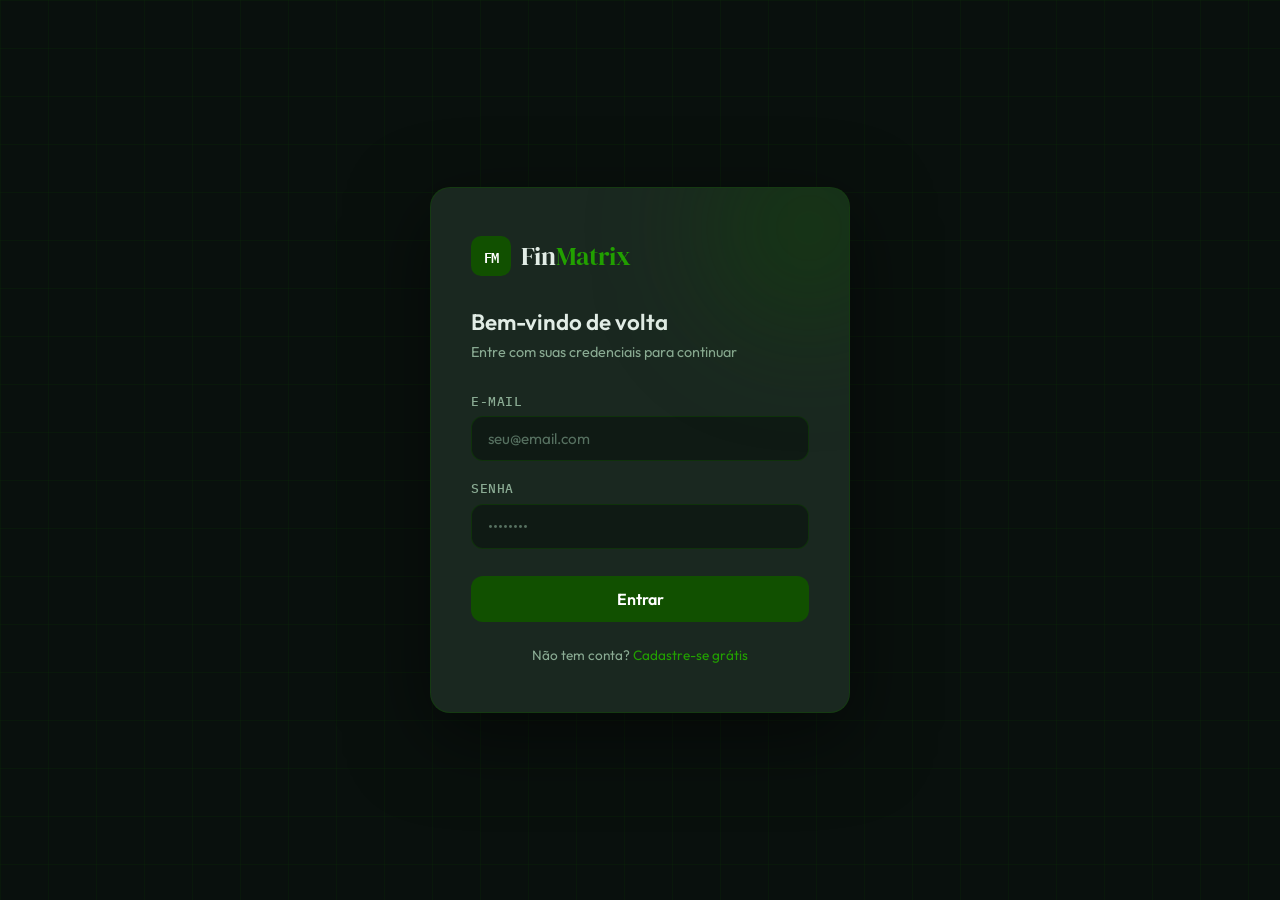
==== index.html @ 4cec0e12 "Rename finmatrix.html to index.html" ====
<!DOCTYPE html>
<html lang="pt-BR" data-theme="dark">
<head>
<meta charset="UTF-8">
<meta name="viewport" content="width=device-width, initial-scale=1.0">
<title>FinMatrix</title>
<link rel="preconnect" href="https://fonts.googleapis.com">
<link href="https://fonts.googleapis.com/css2?family=DM+Serif+Display:ital@0;1&family=IBM+Plex+Mono:wght@400;500;600&family=Outfit:wght@300;400;500;600&display=swap" rel="stylesheet">
<style>
*,*::before,*::after{box-sizing:border-box;margin:0;padding:0}

:root{
  --accent:#115000;
  --accent-l:#1a7800;
  --accent-ll:#22a000;
  --accent-glow:rgba(17,80,0,0.35);
  --radius:12px;
  --mono:'IBM Plex Mono',monospace;
  --sans:'Outfit',sans-serif;
  --serif:'DM Serif Display',serif;
  --transition:0.22s ease;
}

[data-theme="dark"]{
  --bg:#09100d;
  --bg2:#0f1a14;
  --bg3:#162010;
  --surface:#1a2820;
  --surface2:#213222;
  --border:rgba(17,80,0,0.25);
  --border2:rgba(17,80,0,0.45);
  --text:#e2ede6;
  --text2:#8aab93;
  --text3:#567060;
  --shadow:rgba(0,0,0,0.5);
}
[data-theme="light"]{
  --bg:#f4f8f5;
  --bg2:#eaf2ec;
  --bg3:#ddf0e2;
  --surface:#ffffff;
  --surface2:#f0f7f2;
  --border:rgba(17,80,0,0.15);
  --border2:rgba(17,80,0,0.35);
  --text:#0d1f12;
  --text2:#3a6647;
  --text3:#7aaa88;
  --shadow:rgba(17,80,0,0.08);
}

html{scroll-behavior:smooth}
body{
  font-family:var(--sans);
  background:var(--bg);
  color:var(--text);
  min-height:100vh;
  transition:background var(--transition),color var(--transition);
}

/* ── GRID BG ── */
body::before{
  content:'';
  position:fixed;inset:0;
  background-image:
    linear-gradient(var(--border) 1px,transparent 1px),
    linear-gradient(90deg,var(--border) 1px,transparent 1px);
  background-size:48px 48px;
  pointer-events:none;z-index:0;
  opacity:0.5;
}

/* ── PAGES ── */
.page{display:none;position:relative;z-index:1;min-height:100vh}
.page.active{display:flex;flex-direction:column}

/* ══════════════════════════════════════
   LOGIN
══════════════════════════════════════ */
#page-login{
  align-items:center;justify-content:center;
  padding:2rem;
}

.login-card{
  width:100%;max-width:420px;
  background:var(--surface);
  border:1px solid var(--border2);
  border-radius:20px;
  padding:3rem 2.5rem;
  box-shadow:0 24px 80px var(--shadow);
  position:relative;overflow:hidden;
}
.login-card::before{
  content:'';position:absolute;
  top:-60px;right:-60px;
  width:200px;height:200px;
  background:var(--accent-glow);
  border-radius:50%;filter:blur(60px);
  pointer-events:none;
}

.login-logo{
  display:flex;align-items:center;gap:10px;
  margin-bottom:2rem;
}
.login-logo-icon{
  width:40px;height:40px;
  background:var(--accent);
  border-radius:10px;
  display:flex;align-items:center;justify-content:center;
  font-family:var(--mono);font-weight:600;font-size:14px;
  color:#fff;letter-spacing:-1px;
}
.login-logo-name{
  font-family:var(--serif);font-size:1.6rem;
  color:var(--text);
}
.login-logo-name span{color:var(--accent-ll)}

.login-title{
  font-size:1.4rem;font-weight:600;
  margin-bottom:.4rem;color:var(--text);
}
.login-sub{font-size:.9rem;color:var(--text2);margin-bottom:2rem}

.field{margin-bottom:1.2rem}
.field label{
  display:block;font-size:.8rem;font-weight:500;
  color:var(--text2);margin-bottom:.4rem;
  font-family:var(--mono);letter-spacing:.04em;text-transform:uppercase;
}
.field input{
  width:100%;padding:.75rem 1rem;
  background:var(--bg2);
  border:1px solid var(--border2);
  border-radius:var(--radius);
  color:var(--text);font-size:.95rem;font-family:var(--sans);
  outline:none;transition:border-color var(--transition),box-shadow var(--transition);
}
.field input:focus{
  border-color:var(--accent-ll);
  box-shadow:0 0 0 3px var(--accent-glow);
}
.field input::placeholder{color:var(--text3)}

.btn-primary{
  width:100%;padding:.8rem;
  background:var(--accent);
  color:#fff;
  border:none;border-radius:var(--radius);
  font-family:var(--sans);font-weight:600;font-size:1rem;
  cursor:pointer;transition:background var(--transition),transform .1s;
  margin-top:.5rem;
}
.btn-primary:hover{background:var(--accent-l)}
.btn-primary:active{transform:scale(.98)}

.login-footer{
  text-align:center;margin-top:1.5rem;
  font-size:.85rem;color:var(--text2);
}
.login-footer a{color:var(--accent-ll);cursor:pointer;text-decoration:none}
.login-footer a:hover{text-decoration:underline}

.login-error{
  background:rgba(220,50,50,.1);border:1px solid rgba(220,50,50,.3);
  color:#f87;border-radius:8px;padding:.6rem 1rem;
  font-size:.85rem;margin-bottom:1rem;display:none;
}

/* ══════════════════════════════════════
   APP SHELL
══════════════════════════════════════ */
#page-app{flex-direction:row}

/* sidebar */
.sidebar{
  width:240px;min-height:100vh;
  background:var(--bg2);
  border-right:1px solid var(--border);
  display:flex;flex-direction:column;
  padding:1.5rem 0;
  position:fixed;top:0;left:0;bottom:0;
  z-index:50;transition:background var(--transition);
}

.sidebar-logo{
  display:flex;align-items:center;gap:10px;
  padding:0 1.5rem;margin-bottom:2rem;
}
.sidebar-logo-icon{
  width:36px;height:36px;background:var(--accent);
  border-radius:8px;display:flex;align-items:center;justify-content:center;
  font-family:var(--mono);font-weight:600;font-size:12px;color:#fff;
}
.sidebar-logo-name{font-family:var(--serif);font-size:1.3rem;color:var(--text)}
.sidebar-logo-name span{color:var(--accent-ll)}

.sidebar-section{
  font-family:var(--mono);font-size:.65rem;font-weight:500;
  color:var(--text3);text-transform:uppercase;letter-spacing:.1em;
  padding:0 1.5rem;margin-bottom:.5rem;margin-top:1rem;
}

.nav-item{
  display:flex;align-items:center;gap:.75rem;
  padding:.7rem 1.5rem;cursor:pointer;
  color:var(--text2);font-size:.9rem;font-weight:500;
  border-left:3px solid transparent;
  transition:all var(--transition);
}
.nav-item:hover{background:var(--surface);color:var(--text)}
.nav-item.active{
  background:var(--surface);
  color:var(--accent-ll);
  border-left-color:var(--accent-ll);
}
.nav-item svg{width:18px;height:18px;flex-shrink:0;opacity:.7}
.nav-item.active svg{opacity:1}

.sidebar-bottom{
  margin-top:auto;padding:1rem 1.5rem;
  border-top:1px solid var(--border);
}
.user-chip{
  display:flex;align-items:center;gap:.6rem;
  padding:.6rem;border-radius:10px;
  background:var(--surface);
}
.user-avatar{
  width:32px;height:32px;border-radius:50%;
  background:var(--accent);display:flex;align-items:center;justify-content:center;
  font-size:.8rem;font-weight:600;color:#fff;flex-shrink:0;
}
.user-name{font-size:.85rem;font-weight:500;color:var(--text);flex:1;min-width:0;white-space:nowrap;overflow:hidden;text-overflow:ellipsis}
.user-role{font-size:.7rem;color:var(--text2);font-family:var(--mono)}
.btn-logout{
  background:none;border:none;cursor:pointer;color:var(--text3);
  font-size:.8rem;font-family:var(--sans);transition:color var(--transition);
  padding:.3rem 0;width:100%;text-align:left;margin-top:.5rem;
}
.btn-logout:hover{color:var(--accent-ll)}

/* main area */
.main{
  margin-left:240px;flex:1;
  padding:2rem;min-height:100vh;
}

/* topbar */
.topbar{
  display:flex;align-items:center;justify-content:space-between;
  margin-bottom:2rem;
}
.topbar-title{font-family:var(--serif);font-size:1.8rem;color:var(--text)}
.topbar-sub{font-size:.85rem;color:var(--text2);font-family:var(--mono);margin-top:.2rem}

.theme-toggle{
  background:var(--surface);border:1px solid var(--border2);
  border-radius:100px;padding:.4rem .9rem;
  display:flex;align-items:center;gap:.5rem;
  cursor:pointer;font-size:.82rem;color:var(--text2);
  font-family:var(--mono);transition:all var(--transition);
}
.theme-toggle:hover{border-color:var(--accent-ll);color:var(--text)}

/* sub-tabs */
.tab-bar{
  display:flex;gap:.4rem;
  border-bottom:1px solid var(--border);
  margin-bottom:2rem;
}
.tab{
  padding:.6rem 1.2rem;font-size:.88rem;font-weight:500;
  border-radius:8px 8px 0 0;cursor:pointer;color:var(--text2);
  border:1px solid transparent;border-bottom:none;
  transition:all var(--transition);
}
.tab:hover{color:var(--text);background:var(--surface2)}
.tab.active{
  color:var(--accent-ll);background:var(--surface);
  border-color:var(--border2);
  position:relative;
}
.tab.active::after{
  content:'';position:absolute;bottom:-1px;left:0;right:0;height:1px;
  background:var(--surface);
}

.tab-panel{display:none}
.tab-panel.active{display:block}

/* cards */
.card{
  background:var(--surface);
  border:1px solid var(--border);
  border-radius:var(--radius);
  padding:1.4rem;
  transition:background var(--transition);
}
.card-title{
  font-size:.7rem;font-weight:500;font-family:var(--mono);
  text-transform:uppercase;letter-spacing:.08em;
  color:var(--text2);margin-bottom:.5rem;
}
.card-value{
  font-size:1.8rem;font-weight:600;color:var(--text);
  font-family:var(--mono);letter-spacing:-.03em;
}
.card-sub{font-size:.8rem;color:var(--text2);margin-top:.3rem}
.card-sub.positive{color:#4caf7d}
.card-sub.negative{color:#e07070}
.card-sub.neutral{color:var(--accent-ll)}

.grid-4{display:grid;grid-template-columns:repeat(4,1fr);gap:1rem;margin-bottom:1.5rem}
.grid-2{display:grid;grid-template-columns:1fr 1fr;gap:1rem;margin-bottom:1.5rem}

/* section title */
.section-title{
  font-size:1rem;font-weight:600;color:var(--text);
  margin-bottom:1rem;display:flex;align-items:center;gap:.5rem;
}
.section-title::before{
  content:'';display:block;width:3px;height:16px;
  background:var(--accent-ll);border-radius:2px;
}

/* status badge */
.badge{
  display:inline-block;
  padding:.25rem .7rem;border-radius:100px;
  font-size:.72rem;font-family:var(--mono);font-weight:500;
}
.badge-green{background:rgba(34,160,0,.12);color:var(--accent-ll);border:1px solid rgba(34,160,0,.25)}
.badge-amber{background:rgba(200,150,0,.12);color:#d4a017;border:1px solid rgba(200,150,0,.2)}
.badge-red{background:rgba(220,60,60,.12);color:#e07070;border:1px solid rgba(220,60,60,.2)}

/* progress bar */
.prog-wrap{margin-bottom:1rem}
.prog-header{display:flex;justify-content:space-between;font-size:.82rem;color:var(--text2);margin-bottom:.4rem}
.prog-bar{height:8px;background:var(--bg3);border-radius:4px;overflow:hidden}
.prog-fill{height:100%;border-radius:4px;background:var(--accent);transition:width .6s ease}

/* transações */
.tx-row{
  display:flex;align-items:center;justify-content:space-between;
  padding:.8rem 1rem;border-radius:10px;
  background:var(--surface2);margin-bottom:.5rem;
  border:1px solid var(--border);
}
.tx-name{font-size:.9rem;color:var(--text);font-weight:500}
.tx-cat{font-size:.75rem;color:var(--text2);font-family:var(--mono);margin-top:.1rem}
.tx-val{font-family:var(--mono);font-weight:600;font-size:.9rem}

/* rec cards */
.rec-card{
  background:var(--surface);border:1px solid var(--border);
  border-radius:var(--radius);padding:1.2rem 1.4rem;
  margin-bottom:.8rem;display:flex;align-items:flex-start;gap:1rem;
}
.rec-icon{
  width:40px;height:40px;border-radius:10px;flex-shrink:0;
  display:flex;align-items:center;justify-content:center;font-size:1.1rem;
}
.rec-icon.green{background:rgba(17,80,0,.15)}
.rec-icon.amber{background:rgba(200,150,0,.12)}
.rec-icon.red{background:rgba(220,60,60,.1)}
.rec-body{flex:1}
.rec-title{font-weight:600;font-size:.95rem;color:var(--text);margin-bottom:.3rem}
.rec-desc{font-size:.85rem;color:var(--text2);line-height:1.6}
.rec-impact{
  font-family:var(--mono);font-size:.8rem;font-weight:500;
  margin-top:.5rem;
}

/* metas */
.meta-card{
  background:var(--surface);border:1px solid var(--border);
  border-radius:var(--radius);padding:1.4rem;margin-bottom:.8rem;
}
.meta-header{display:flex;justify-content:space-between;align-items:flex-start;margin-bottom:1rem}
.meta-name{font-weight:600;font-size:.95rem;color:var(--text)}
.meta-deadline{font-size:.75rem;color:var(--text2);font-family:var(--mono);margin-top:.2rem}
.meta-valor{font-family:var(--mono);font-size:.85rem;font-weight:500;color:var(--accent-ll)}

/* ── MODELO MATEMÁTICO ── */
.matrix-section{
  background:var(--surface);border:1px solid var(--border);
  border-radius:var(--radius);padding:1.6rem;margin-bottom:1.5rem;
}
.matrix-label{
  font-family:var(--mono);font-size:.75rem;color:var(--accent-ll);
  letter-spacing:.08em;text-transform:uppercase;margin-bottom:1rem;
  display:flex;align-items:center;gap:.5rem;
}
.matrix-label::before{content:'[ ]';opacity:.5}
.matrix-eq{
  font-family:var(--mono);font-size:1.1rem;color:var(--text);
  margin-bottom:1.5rem;display:flex;align-items:center;gap:1rem;flex-wrap:wrap;
}
.matrix-eq .eq-sym{color:var(--accent-ll);font-size:1.3rem}

.matrix-grid{
  display:inline-grid;
  border-left:3px solid var(--text2);border-right:3px solid var(--text2);
  padding:.5rem .8rem;gap:.4rem;
  position:relative;
}
.matrix-grid::before,.matrix-grid::after{
  content:'';position:absolute;
  width:8px;height:calc(100% + 6px);top:-3px;
  border-top:3px solid var(--text2);border-bottom:3px solid var(--text2);
}
.matrix-grid::before{left:-3px}
.matrix-grid::after{right:-3px}

.matrix-input{
  width:64px;padding:.4rem .5rem;
  background:var(--bg2);border:1px solid var(--border2);
  border-radius:6px;color:var(--text);font-family:var(--mono);
  font-size:.9rem;text-align:center;outline:none;
  transition:border-color var(--transition),box-shadow var(--transition);
}
.matrix-input:focus{border-color:var(--accent-ll);box-shadow:0 0 0 2px var(--accent-glow)}

.vec-grid{
  display:inline-grid;grid-template-columns:1fr;
  border-left:3px solid var(--text2);border-right:3px solid var(--text2);
  padding:.5rem .8rem;gap:.4rem;
  position:relative;
}
.vec-grid::before,.vec-grid::after{
  content:'';position:absolute;
  width:8px;height:calc(100% + 6px);top:-3px;
  border-top:3px solid var(--text2);border-bottom:3px solid var(--text2);
}
.vec-grid::before{left:-3px}
.vec-grid::after{right:-3px}

.btn-solve{
  background:var(--accent);color:#fff;border:none;
  padding:.75rem 2rem;border-radius:var(--radius);
  font-family:var(--mono);font-weight:600;font-size:.9rem;
  cursor:pointer;transition:background var(--transition),transform .1s;
  display:flex;align-items:center;gap:.5rem;margin-top:1.5rem;
}
.btn-solve:hover{background:var(--accent-l)}
.btn-solve:active{transform:scale(.97)}

.solution-box{
  background:var(--bg2);border:1px solid var(--border2);
  border-radius:var(--radius);padding:1.2rem 1.4rem;
  margin-top:1rem;display:none;
}
.solution-box.visible{display:block}
.sol-label{font-family:var(--mono);font-size:.72rem;color:var(--text3);text-transform:uppercase;letter-spacing:.08em;margin-bottom:.8rem}
.sol-vec{display:flex;gap:.5rem;flex-wrap:wrap}
.sol-cell{
  background:var(--surface);border:1px solid var(--border2);
  border-radius:8px;padding:.5rem 1rem;
  font-family:var(--mono);font-size:.95rem;color:var(--accent-ll);
  font-weight:500;
}
.sol-err{color:#e07070;font-family:var(--mono);font-size:.85rem}

.matrix-size-ctrl{
  display:flex;align-items:center;gap:.75rem;margin-bottom:1.5rem;flex-wrap:wrap;
}
.matrix-size-ctrl label{font-size:.82rem;color:var(--text2);font-family:var(--mono)}
.size-btn{
  background:var(--surface2);border:1px solid var(--border2);
  color:var(--text);border-radius:6px;padding:.3rem .7rem;
  font-family:var(--mono);font-size:.85rem;cursor:pointer;
  transition:all var(--transition);
}
.size-btn:hover{border-color:var(--accent-ll);color:var(--accent-ll)}
.size-display{
  font-family:var(--mono);font-size:.9rem;font-weight:600;
  color:var(--accent-ll);min-width:24px;text-align:center;
}

/* mini chart bars */
.chart-bars{display:flex;align-items:flex-end;gap:6px;height:80px;margin-top:.8rem}
.bar{
  flex:1;border-radius:4px 4px 0 0;
  background:rgba(17,80,0,.25);position:relative;min-height:6px;
  transition:background .2s;cursor:default;
}
.bar.hi{background:var(--accent)}
.bar:hover{background:var(--accent-ll)!important}
.bar-lbl{
  position:absolute;bottom:-18px;left:50%;transform:translateX(-50%);
  font-family:var(--mono);font-size:.6rem;color:var(--text3);white-space:nowrap;
}

@media(max-width:860px){
  .sidebar{transform:translateX(-100%)}
  .main{margin-left:0}
  .grid-4{grid-template-columns:1fr 1fr}
}
@media(max-width:540px){
  .grid-4{grid-template-columns:1fr}
  .grid-2{grid-template-columns:1fr}
}
</style>
</head>
<body>

<!-- ══════════════ LOGIN ══════════════ -->
<div class="page active" id="page-login">
  <div class="login-card">
    <div class="login-logo">
      <div class="login-logo-icon">FM</div>
      <div class="login-logo-name">Fin<span>Matrix</span></div>
    </div>
    <div class="login-title">Bem-vindo de volta</div>
    <div class="login-sub">Entre com suas credenciais para continuar</div>
    <div class="login-error" id="login-error">E-mail ou senha incorretos.</div>
    <div class="field">
      <label>E-mail</label>
      <input type="email" id="inp-email" placeholder="seu@email.com" autocomplete="email">
    </div>
    <div class="field">
      <label>Senha</label>
      <input type="password" id="inp-senha" placeholder="••••••••" autocomplete="current-password">
    </div>
    <button class="btn-primary" onclick="doLogin()">Entrar</button>
    <div class="login-footer">
      Não tem conta? <a onclick="doLogin()">Cadastre-se grátis</a>
    </div>
  </div>
</div>

<!-- ══════════════ APP ══════════════ -->
<div class="page" id="page-app">

  <!-- SIDEBAR -->
  <nav class="sidebar">
    <div class="sidebar-logo">
      <div class="sidebar-logo-icon">FM</div>
      <div class="sidebar-logo-name">Fin<span>Matrix</span></div>
    </div>

    <div class="sidebar-section">Principal</div>
    <div class="nav-item active" onclick="showNav('dashboard',this)">
      <svg viewBox="0 0 24 24" fill="none" stroke="currentColor" stroke-width="2"><rect x="3" y="3" width="7" height="7" rx="1"/><rect x="14" y="3" width="7" height="7" rx="1"/><rect x="3" y="14" width="7" height="7" rx="1"/><rect x="14" y="14" width="7" height="7" rx="1"/></svg>
      Dashboard
    </div>
    <div class="nav-item" onclick="showNav('recomendacoes',this)">
      <svg viewBox="0 0 24 24" fill="none" stroke="currentColor" stroke-width="2"><path d="M9 18h6M10 22h4M12 2a7 7 0 0 1 7 7c0 2.38-1.19 4.47-3 5.74V17H8v-2.26C6.19 13.47 5 11.38 5 9a7 7 0 0 1 7-7z"/></svg>
      Recomendações
    </div>
    <div class="nav-item" onclick="showNav('metas',this)">
      <svg viewBox="0 0 24 24" fill="none" stroke="currentColor" stroke-width="2"><circle cx="12" cy="12" r="10"/><circle cx="12" cy="12" r="6"/><circle cx="12" cy="12" r="2"/></svg>
      Metas
    </div>
    <div class="nav-item" onclick="showNav('modelo',this)">
      <svg viewBox="0 0 24 24" fill="none" stroke="currentColor" stroke-width="2"><path d="M4 7h16M4 12h16M4 17h16M9 2v20M15 2v20"/></svg>
      Modelo Matemático
    </div>

    <div class="sidebar-bottom">
      <div class="user-chip">
        <div class="user-avatar">EA</div>
        <div>
          <div class="user-name">Everton Andrade</div>
          <div class="user-role">Plano Pro</div>
        </div>
      </div>
      <button class="btn-logout" onclick="doLogout()">← Sair da conta</button>
    </div>
  </nav>

  <!-- MAIN -->
  <main class="main">

    <!-- topbar -->
    <div class="topbar">
      <div>
        <div class="topbar-title" id="topbar-title">Dashboard</div>
        <div class="topbar-sub" id="topbar-sub">Visão geral · Julho 2025</div>
      </div>
      <button class="theme-toggle" onclick="toggleTheme()" id="theme-btn">☀ Modo claro</button>
    </div>

    <!-- ── DASHBOARD ── -->
    <div id="nav-dashboard" class="nav-panel">
      <div class="grid-4">
        <div class="card">
          <div class="card-title">Saldo consolidado</div>
          <div class="card-value">R$48.320</div>
          <div class="card-sub positive">↑ 12,4% este mês</div>
        </div>
        <div class="card">
          <div class="card-title">Receitas</div>
          <div class="card-value">R$9.700</div>
          <div class="card-sub positive">↑ +R$1.200 vs mês ant.</div>
        </div>
        <div class="card">
          <div class="card-title">Despesas</div>
          <div class="card-value">R$7.450</div>
          <div class="card-sub negative">↑ +R$320 vs mês ant.</div>
        </div>
        <div class="card">
          <div class="card-title">Cumprimento de metas</div>
          <div class="card-value">87%</div>
          <div class="card-sub neutral">→ R$1.2k restam</div>
        </div>
      </div>

      <!-- status modelo -->
      <div class="card" style="margin-bottom:1.5rem;border-color:rgba(34,160,0,.3)">
        <div style="display:flex;align-items:center;justify-content:space-between;flex-wrap:wrap;gap:.5rem">
          <div>
            <div class="card-title">Status do modelo matricial</div>
            <div style="font-size:.95rem;font-weight:600;color:var(--text);margin-bottom:.3rem">
              Sistema Ax = b processado <span class="badge badge-green" style="margin-left:.5rem">✓ Ok</span>
            </div>
            <div style="font-size:.85rem;color:var(--text2)">3 variáveis fora do equilíbrio · Meta atingível em 47 dias</div>
          </div>
          <button class="btn-solve" style="margin-top:0" onclick="showNav('modelo',document.querySelectorAll('.nav-item')[3])">Ver modelo →</button>
        </div>
      </div>

      <div class="grid-2">
        <div class="card">
          <div class="section-title">Distribuição de gastos</div>
          <div class="chart-bars">
            <div class="bar" style="height:58%"><span class="bar-lbl">Moradia</span></div>
            <div class="bar" style="height:32%"><span class="bar-lbl">Alimentação</span></div>
            <div class="bar hi" style="height:78%"><span class="bar-lbl">Transporte</span></div>
            <div class="bar" style="height:45%"><span class="bar-lbl">Lazer</span></div>
            <div class="bar" style="height:20%"><span class="bar-lbl">Saúde</span></div>
            <div class="bar" style="height:28%"><span class="bar-lbl">Educação</span></div>
          </div>
        </div>
        <div class="card">
          <div class="section-title">Últimas transações</div>
          <div class="tx-row">
            <div><div class="tx-name">Salário</div><div class="tx-cat">Receita</div></div>
            <div class="tx-val" style="color:#4caf7d">+R$8.500</div>
          </div>
          <div class="tx-row">
            <div><div class="tx-name">Supermercado</div><div class="tx-cat">Alimentação</div></div>
            <div class="tx-val" style="color:#e07070">-R$320</div>
          </div>
          <div class="tx-row">
            <div><div class="tx-name">Freelance</div><div class="tx-cat">Receita extra</div></div>
            <div class="tx-val" style="color:#4caf7d">+R$1.200</div>
          </div>
          <div class="tx-row">
            <div><div class="tx-name">Conta de luz</div><div class="tx-cat">Utilidades</div></div>
            <div class="tx-val" style="color:#e07070">-R$180</div>
          </div>
        </div>
      </div>
    </div>

    <!-- ── RECOMENDAÇÕES ── -->
    <div id="nav-recomendacoes" class="nav-panel" style="display:none">
      <div class="card" style="margin-bottom:1.5rem;border-color:rgba(34,160,0,.3)">
        <div style="font-size:.85rem;color:var(--text2);font-family:var(--mono)">
          Baseado na solução do sistema <strong style="color:var(--accent-ll)">Ax = b</strong> com seus dados reais · 4 ajustes identificados
        </div>
      </div>

      <div class="section-title">Plano de ajuste automático</div>

      <div class="rec-card">
        <div class="rec-icon red">📉</div>
        <div class="rec-body">
          <div class="rec-title">Reduzir gastos com lazer</div>
          <div class="rec-desc">Seus gastos com lazer estão 38% acima do vetor ótimo calculado pelo modelo. A variável x₃ indica necessidade de ajuste imediato.</div>
          <div class="rec-impact" style="color:#e07070">Economia potencial: -R$ 420/mês <span class="badge badge-red" style="margin-left:.5rem">Urgente</span></div>
        </div>
      </div>

      <div class="rec-card">
        <div class="rec-icon red">🏠</div>
        <div class="rec-body">
          <div class="rec-title">Renegociar moradia</div>
          <div class="rec-desc">A variável moradia representa 42% do orçamento. O modelo indica que o coeficiente ideal seria ≤ 30% da receita total.</div>
          <div class="rec-impact" style="color:#e07070">Economia potencial: -R$ 800/mês <span class="badge badge-red" style="margin-left:.5rem">Urgente</span></div>
        </div>
      </div>

      <div class="rec-card">
        <div class="rec-icon green">💰</div>
        <div class="rec-body">
          <div class="rec-title">Aumentar reserva de emergência</div>
          <div class="rec-desc">A solução do sistema indica que aportar R$ 300/mês garante 6 meses de reserva em 14 meses, sem comprometer outras metas.</div>
          <div class="rec-impact" style="color:var(--accent-ll)">Aporte sugerido: +R$ 300/mês <span class="badge badge-green" style="margin-left:.5rem">Recomendado</span></div>
        </div>
      </div>

      <div class="rec-card">
        <div class="rec-icon amber">📊</div>
        <div class="rec-body">
          <div class="rec-title">Revisar assinaturas fixas</div>
          <div class="rec-desc">Identificamos R$ 185/mês em serviços recorrentes com baixa utilização no último trimestre.</div>
          <div class="rec-impact" style="color:#d4a017">Economia potencial: -R$ 185/mês <span class="badge badge-amber" style="margin-left:.5rem">Atenção</span></div>
        </div>
      </div>
    </div>

    <!-- ── METAS ── -->
    <div id="nav-metas" class="nav-panel" style="display:none">
      <div class="grid-4" style="margin-bottom:1.5rem">
        <div class="card">
          <div class="card-title">Total de metas</div>
          <div class="card-value">4</div>
          <div class="card-sub neutral">→ 2 no prazo</div>
        </div>
        <div class="card">
          <div class="card-title">Em dia</div>
          <div class="card-value" style="color:#4caf7d">2</div>
          <div class="card-sub positive">↑ no caminho certo</div>
        </div>
        <div class="card">
          <div class="card-title">Atrasadas</div>
          <div class="card-value" style="color:#e07070">1</div>
          <div class="card-sub negative">↓ revisão necessária</div>
        </div>
        <div class="card">
          <div class="card-title">Concluídas</div>
          <div class="card-value">1</div>
          <div class="card-sub positive">✓ este mês</div>
        </div>
      </div>

      <div class="section-title">Suas metas</div>

      <div class="meta-card">
        <div class="meta-header">
          <div><div class="meta-name">Reserva de emergência</div><div class="meta-deadline">Prazo: dezembro 2025</div></div>
          <div><div class="meta-valor">R$4.200 / R$6.000</div><span class="badge badge-green">No prazo</span></div>
        </div>
        <div class="prog-bar"><div class="prog-fill" style="width:70%"></div></div>
        <div style="font-size:.75rem;color:var(--text2);margin-top:.4rem;font-family:var(--mono)">70% concluído</div>
      </div>

      <div class="meta-card">
        <div class="meta-header">
          <div><div class="meta-name">Viagem internacional</div><div class="meta-deadline">Prazo: março 2026</div></div>
          <div><div class="meta-valor">R$3.500 / R$8.000</div><span class="badge badge-amber">Atenção</span></div>
        </div>
        <div class="prog-bar"><div class="prog-fill" style="width:44%;background:#d4a017"></div></div>
        <div style="font-size:.75rem;color:var(--text2);margin-top:.4rem;font-family:var(--mono)">44% concluído</div>
      </div>

      <div class="meta-card">
        <div class="meta-header">
          <div><div class="meta-name">Notebook novo</div><div class="meta-deadline">Prazo: setembro 2025</div></div>
          <div><div class="meta-valor">R$800 / R$3.500</div><span class="badge badge-red">Atrasada</span></div>
        </div>
        <div class="prog-bar"><div class="prog-fill" style="width:23%;background:#e07070"></div></div>
        <div style="font-size:.75rem;color:var(--text2);margin-top:.4rem;font-family:var(--mono)">23% concluído</div>
      </div>

      <div class="meta-card">
        <div class="meta-header">
          <div><div class="meta-name">Quitar cartão de crédito</div><div class="meta-deadline">Concluída em julho 2025</div></div>
          <div><div class="meta-valor">R$2.300 / R$2.300</div><span class="badge badge-green">✓ Concluída</span></div>
        </div>
        <div class="prog-bar"><div class="prog-fill" style="width:100%"></div></div>
        <div style="font-size:.75rem;color:var(--text2);margin-top:.4rem;font-family:var(--mono)">100% concluído</div>
      </div>
    </div>

    <!-- ── MODELO MATEMÁTICO ── -->
    <div id="nav-modelo" class="nav-panel" style="display:none">

      <div class="card" style="margin-bottom:1.5rem;border-color:rgba(34,160,0,.3)">
        <div style="font-size:.85rem;color:var(--text2);line-height:1.7">
          Edite a matriz <strong style="color:var(--accent-ll);font-family:var(--mono)">A</strong> e o vetor 
          <strong style="color:var(--accent-ll);font-family:var(--mono)">b</strong> abaixo. O sistema resolve 
          <strong style="color:var(--accent-ll);font-family:var(--mono)">Ax = b</strong> usando eliminação gaussiana e exibe o vetor solução 
          <strong style="color:var(--accent-ll);font-family:var(--mono)">x</strong>.
        </div>
      </div>

      <!-- controle de tamanho -->
      <div class="matrix-section">
        <div class="matrix-label">Tamanho da matriz</div>
        <div class="matrix-size-ctrl">
          <label>Linhas / colunas:</label>
          <button class="size-btn" onclick="changeSize(-1)">−</button>
          <span class="size-display" id="size-display">3</span>
          <button class="size-btn" onclick="changeSize(1)">+</button>
          <span style="font-size:.8rem;color:var(--text3);font-family:var(--mono)">(máx. 5×5)</span>
        </div>

        <div class="matrix-eq" id="matrix-eq-display">
          <!-- renderizado por JS -->
        </div>

        <button class="btn-solve" onclick="solveSystem()">
          <svg width="16" height="16" viewBox="0 0 24 24" fill="none" stroke="currentColor" stroke-width="2"><path d="M5 12h14M12 5l7 7-7 7"/></svg>
          Resolver Ax = b
        </button>

        <div class="solution-box" id="solution-box">
          <div class="sol-label">Vetor solução x =</div>
          <div class="sol-vec" id="sol-vec"></div>
        </div>
      </div>

      <!-- interpretação -->
      <div class="matrix-section">
        <div class="matrix-label">Interpretação financeira</div>
        <div style="font-size:.88rem;color:var(--text2);line-height:1.8">
          No contexto do FinMatrix, cada linha da matriz <span style="font-family:var(--mono);color:var(--accent-ll)">A</span> representa a relação entre categorias de gastos. O vetor <span style="font-family:var(--mono);color:var(--accent-ll)">b</span> são suas metas mensais em reais. O vetor solução <span style="font-family:var(--mono);color:var(--accent-ll)">x</span> indica o valor ideal que cada categoria deve ter para equilibrar o orçamento simultaneamente.
        </div>
        <div style="margin-top:1rem;padding:1rem;background:var(--bg2);border-radius:8px;font-family:var(--mono);font-size:.8rem;color:var(--text2);line-height:1.9">
          Exemplo: linha 1 → [1, 0.3, 0.1] significa que moradia depende 30% de alimentação e 10% de lazer<br>
          b[0] = 3500 → meta de moradia: R$3.500/mês<br>
          x[0] = ? → valor ideal resolvido automaticamente
        </div>
      </div>
    </div>

  </main>
</div>

<script>
// ── LOGIN ──
function doLogin(){
  const e=document.getElementById('inp-email').value;
  const s=document.getElementById('inp-senha').value;
  const err=document.getElementById('login-error');
  if(!e||!s){err.style.display='block';err.textContent='Preencha todos os campos.';return}
  err.style.display='none';
  document.getElementById('page-login').classList.remove('active');
  document.getElementById('page-app').classList.add('active');
}
document.getElementById('inp-senha').addEventListener('keydown',e=>{if(e.key==='Enter')doLogin()});

function doLogout(){
  document.getElementById('page-app').classList.remove('active');
  document.getElementById('page-login').classList.add('active');
}

// ── NAVEGAÇÃO ──
function showNav(id, el){
  document.querySelectorAll('.nav-panel').forEach(p=>p.style.display='none');
  document.getElementById('nav-'+id).style.display='block';
  document.querySelectorAll('.nav-item').forEach(n=>n.classList.remove('active'));
  el.classList.add('active');
  const titles={
    dashboard:['Dashboard','Visão geral · Julho 2025'],
    recomendacoes:['Recomendações','Plano de ajuste automático · Modelo Ax = b'],
    metas:['Metas','Objetivos financeiros · Acompanhamento'],
    modelo:['Modelo Matemático','Sistema linear interativo · Ax = b'],
  };
  document.getElementById('topbar-title').textContent=titles[id][0];
  document.getElementById('topbar-sub').textContent=titles[id][1];
  if(id==='modelo')renderMatrix();
}

// ── TEMA ──
function toggleTheme(){
  const html=document.documentElement;
  const dark=html.getAttribute('data-theme')==='dark';
  html.setAttribute('data-theme',dark?'light':'dark');
  document.getElementById('theme-btn').textContent=dark?'☾ Modo escuro':'☀ Modo claro';
}

// ── MODELO MATEMÁTICO ──
let N=3;

function changeSize(d){
  N=Math.min(5,Math.max(2,N+d));
  document.getElementById('size-display').textContent=N;
  document.getElementById('solution-box').classList.remove('visible');
  renderMatrix();
}

// Valores default para A e b
const defaultA={
  2:[[2,1],[1,3]],
  3:[[2,1,0],[1,3,1],[0,1,4]],
  4:[[4,1,0,0],[1,4,1,0],[0,1,4,1],[0,0,1,3]],
  5:[[5,1,0,0,0],[1,4,1,0,0],[0,1,4,1,0],[0,0,1,4,1],[0,0,0,1,3]],
};
const defaultB={2:[5,10],3:[8500,3200,1500],4:[8500,3200,1500,2000],5:[8500,3200,1500,2000,500]};

function renderMatrix(){
  const eq=document.getElementById('matrix-eq-display');
  const dA=defaultA[N], dB=defaultB[N];

  // Matriz A
  let aHtml=`<div style="display:inline-block"><div style="font-family:var(--mono);font-size:.75rem;color:var(--text3);margin-bottom:.3rem;text-align:center">A</div>
    <div class="matrix-grid" style="grid-template-columns:repeat(${N},1fr)">`;
  for(let i=0;i<N;i++) for(let j=0;j<N;j++)
    aHtml+=`<input class="matrix-input" id="a${i}${j}" type="number" step="0.01" value="${dA[i][j]}">`;
  aHtml+=`</div></div>`;

  // Vetor b
  let bHtml=`<div style="display:inline-block"><div style="font-family:var(--mono);font-size:.75rem;color:var(--text3);margin-bottom:.3rem;text-align:center">b</div>
    <div class="vec-grid">`;
  for(let i=0;i<N;i++)
    bHtml+=`<input class="matrix-input" id="b${i}" type="number" step="0.01" value="${dB[i]}">`;
  bHtml+=`</div></div>`;

  eq.innerHTML=`${aHtml}
    <div class="eq-sym">·</div>
    <div style="display:inline-block"><div style="font-family:var(--mono);font-size:.75rem;color:var(--accent-ll);margin-bottom:.3rem;text-align:center">x</div>
      <div class="vec-grid">${Array.from({length:N},(_,i)=>`<div style="padding:.4rem .5rem;font-family:var(--mono);font-size:.9rem;color:var(--text3)">x${toSub(i)}</div>`).join('')}</div>
    </div>
    <div class="eq-sym">=</div>
    ${bHtml}`;
}

function toSub(i){return['₁','₂','₃','₄','₅'][i]}

// Eliminação gaussiana
function gaussianElimination(A,b){
  const n=A.length;
  const M=A.map((row,i)=>[...row,b[i]]);
  for(let col=0;col<n;col++){
    let pivot=col;
    for(let r=col+1;r<n;r++) if(Math.abs(M[r][col])>Math.abs(M[pivot][col]))pivot=r;
    [M[col],M[pivot]]=[M[pivot],M[col]];
    if(Math.abs(M[col][col])<1e-12) return null; // singular
    for(let r=0;r<n;r++){
      if(r===col)continue;
      const f=M[r][col]/M[col][col];
      for(let c=col;c<=n;c++) M[r][c]-=f*M[col][c];
    }
  }
  return M.map((row,i)=>row[n]/row[i]);
}

function solveSystem(){
  const A=[],b=[];
  for(let i=0;i<N;i++){
    A.push([]);
    for(let j=0;j<N;j++){
      const v=parseFloat(document.getElementById(`a${i}${j}`).value)||0;
      A[i].push(v);
    }
    b.push(parseFloat(document.getElementById(`b${i}`).value)||0);
  }
  const x=gaussianElimination(A,b);
  const box=document.getElementById('solution-box');
  const vec=document.getElementById('sol-vec');
  box.classList.add('visible');
  if(!x){
    vec.innerHTML='<span class="sol-err">Sistema sem solução única (matriz singular)</span>';
    return;
  }
  vec.innerHTML=x.map((v,i)=>
    `<div class="sol-cell">x${toSub(i)} = ${v.toLocaleString('pt-BR',{maximumFractionDigits:2})}</div>`
  ).join('');
}

// inicia matriz ao carregar
document.addEventListener('DOMContentLoaded',()=>{
  // Pre-render para quando acessar modelo
});
</script>
</body>
</html>
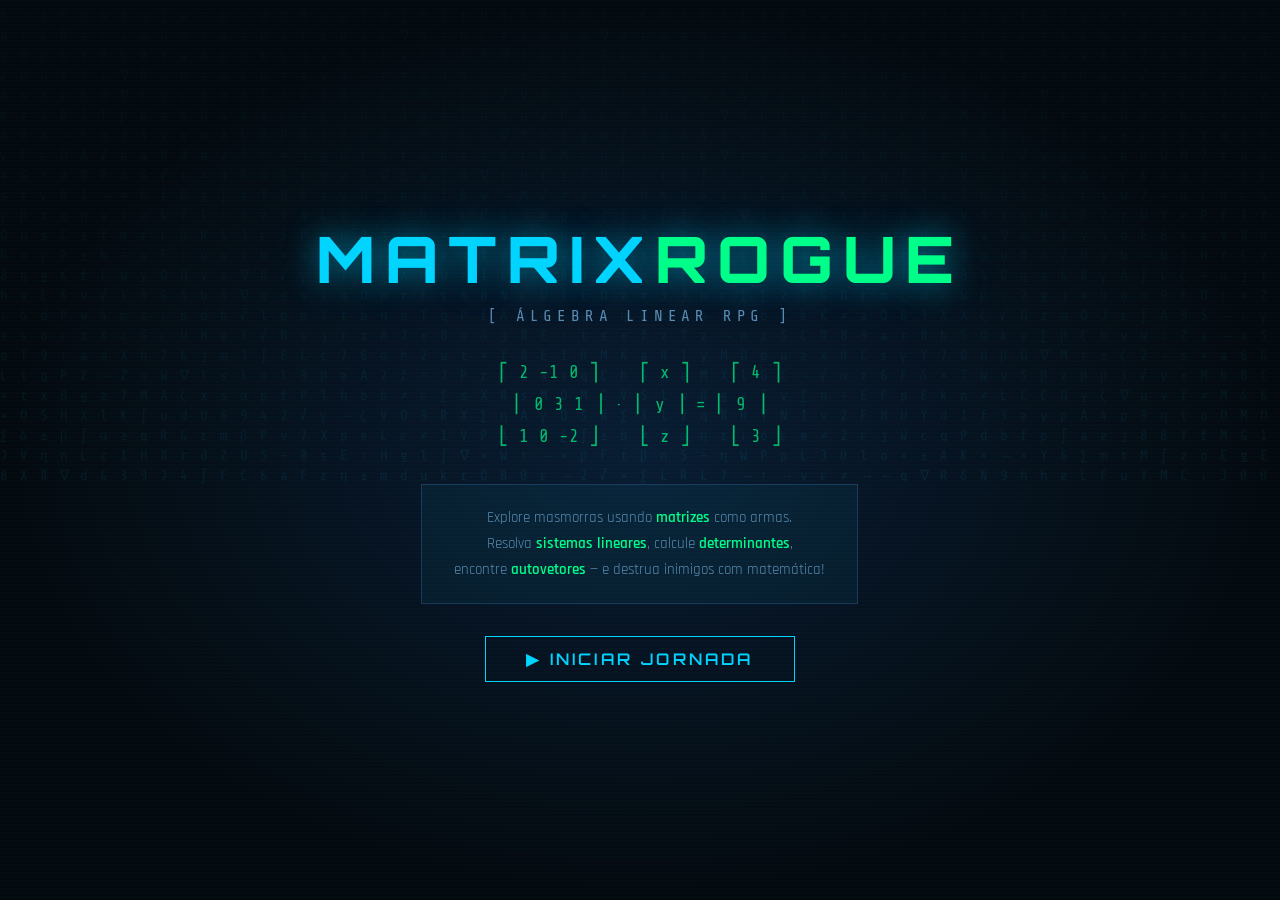
==== commit 43e9f128: "Add files via upload" ====
--- a/index.html
+++ b/index.html
@@ -1,963 +1,1978 @@
 <!DOCTYPE html>
-<html lang="pt-BR" data-theme="dark">
+<html lang="pt-BR">
 <head>
 <meta charset="UTF-8">
 <meta name="viewport" content="width=device-width, initial-scale=1.0">
-<title>FinMatrix</title>
+<title>MatrixRogue — Álgebra Linear RPG</title>
 <link rel="preconnect" href="https://fonts.googleapis.com">
-<link href="https://fonts.googleapis.com/css2?family=DM+Serif+Display:ital@0;1&family=IBM+Plex+Mono:wght@400;500;600&family=Outfit:wght@300;400;500;600&display=swap" rel="stylesheet">
+<link rel="preconnect" href="https://fonts.gstatic.com" crossorigin>
+<link href="https://fonts.googleapis.com/css2?family=Share+Tech+Mono&family=Orbitron:wght@400;600;800&family=Rajdhani:wght@400;500;600&display=swap" rel="stylesheet">
 <style>
-*,*::before,*::after{box-sizing:border-box;margin:0;padding:0}
-
-:root{
-  --accent:#115000;
-  --accent-l:#1a7800;
-  --accent-ll:#22a000;
-  --accent-glow:rgba(17,80,0,0.35);
-  --radius:12px;
-  --mono:'IBM Plex Mono',monospace;
-  --sans:'Outfit',sans-serif;
-  --serif:'DM Serif Display',serif;
-  --transition:0.22s ease;
-}
-
-[data-theme="dark"]{
-  --bg:#09100d;
-  --bg2:#0f1a14;
-  --bg3:#162010;
-  --surface:#1a2820;
-  --surface2:#213222;
-  --border:rgba(17,80,0,0.25);
-  --border2:rgba(17,80,0,0.45);
-  --text:#e2ede6;
-  --text2:#8aab93;
-  --text3:#567060;
-  --shadow:rgba(0,0,0,0.5);
-}
-[data-theme="light"]{
-  --bg:#f4f8f5;
-  --bg2:#eaf2ec;
-  --bg3:#ddf0e2;
-  --surface:#ffffff;
-  --surface2:#f0f7f2;
-  --border:rgba(17,80,0,0.15);
-  --border2:rgba(17,80,0,0.35);
-  --text:#0d1f12;
-  --text2:#3a6647;
-  --text3:#7aaa88;
-  --shadow:rgba(17,80,0,0.08);
-}
-
-html{scroll-behavior:smooth}
-body{
-  font-family:var(--sans);
-  background:var(--bg);
-  color:var(--text);
-  min-height:100vh;
-  transition:background var(--transition),color var(--transition);
-}
-
-/* ── GRID BG ── */
-body::before{
-  content:'';
-  position:fixed;inset:0;
-  background-image:
-    linear-gradient(var(--border) 1px,transparent 1px),
-    linear-gradient(90deg,var(--border) 1px,transparent 1px);
-  background-size:48px 48px;
-  pointer-events:none;z-index:0;
-  opacity:0.5;
-}
-
-/* ── PAGES ── */
-.page{display:none;position:relative;z-index:1;min-height:100vh}
-.page.active{display:flex;flex-direction:column}
-
-/* ══════════════════════════════════════
-   LOGIN
-══════════════════════════════════════ */
-#page-login{
-  align-items:center;justify-content:center;
-  padding:2rem;
-}
-
-.login-card{
-  width:100%;max-width:420px;
-  background:var(--surface);
-  border:1px solid var(--border2);
-  border-radius:20px;
-  padding:3rem 2.5rem;
-  box-shadow:0 24px 80px var(--shadow);
-  position:relative;overflow:hidden;
-}
-.login-card::before{
-  content:'';position:absolute;
-  top:-60px;right:-60px;
-  width:200px;height:200px;
-  background:var(--accent-glow);
-  border-radius:50%;filter:blur(60px);
-  pointer-events:none;
-}
-
-.login-logo{
-  display:flex;align-items:center;gap:10px;
-  margin-bottom:2rem;
-}
-.login-logo-icon{
-  width:40px;height:40px;
-  background:var(--accent);
-  border-radius:10px;
-  display:flex;align-items:center;justify-content:center;
-  font-family:var(--mono);font-weight:600;font-size:14px;
-  color:#fff;letter-spacing:-1px;
-}
-.login-logo-name{
-  font-family:var(--serif);font-size:1.6rem;
-  color:var(--text);
-}
-.login-logo-name span{color:var(--accent-ll)}
-
-.login-title{
-  font-size:1.4rem;font-weight:600;
-  margin-bottom:.4rem;color:var(--text);
-}
-.login-sub{font-size:.9rem;color:var(--text2);margin-bottom:2rem}
-
-.field{margin-bottom:1.2rem}
-.field label{
-  display:block;font-size:.8rem;font-weight:500;
-  color:var(--text2);margin-bottom:.4rem;
-  font-family:var(--mono);letter-spacing:.04em;text-transform:uppercase;
-}
-.field input{
-  width:100%;padding:.75rem 1rem;
-  background:var(--bg2);
-  border:1px solid var(--border2);
-  border-radius:var(--radius);
-  color:var(--text);font-size:.95rem;font-family:var(--sans);
-  outline:none;transition:border-color var(--transition),box-shadow var(--transition);
-}
-.field input:focus{
-  border-color:var(--accent-ll);
-  box-shadow:0 0 0 3px var(--accent-glow);
-}
-.field input::placeholder{color:var(--text3)}
-
-.btn-primary{
-  width:100%;padding:.8rem;
-  background:var(--accent);
-  color:#fff;
-  border:none;border-radius:var(--radius);
-  font-family:var(--sans);font-weight:600;font-size:1rem;
-  cursor:pointer;transition:background var(--transition),transform .1s;
-  margin-top:.5rem;
-}
-.btn-primary:hover{background:var(--accent-l)}
-.btn-primary:active{transform:scale(.98)}
-
-.login-footer{
-  text-align:center;margin-top:1.5rem;
-  font-size:.85rem;color:var(--text2);
-}
-.login-footer a{color:var(--accent-ll);cursor:pointer;text-decoration:none}
-.login-footer a:hover{text-decoration:underline}
-
-.login-error{
-  background:rgba(220,50,50,.1);border:1px solid rgba(220,50,50,.3);
-  color:#f87;border-radius:8px;padding:.6rem 1rem;
-  font-size:.85rem;margin-bottom:1rem;display:none;
-}
-
-/* ══════════════════════════════════════
-   APP SHELL
-══════════════════════════════════════ */
-#page-app{flex-direction:row}
-
-/* sidebar */
-.sidebar{
-  width:240px;min-height:100vh;
-  background:var(--bg2);
-  border-right:1px solid var(--border);
-  display:flex;flex-direction:column;
-  padding:1.5rem 0;
-  position:fixed;top:0;left:0;bottom:0;
-  z-index:50;transition:background var(--transition);
-}
-
-.sidebar-logo{
-  display:flex;align-items:center;gap:10px;
-  padding:0 1.5rem;margin-bottom:2rem;
-}
-.sidebar-logo-icon{
-  width:36px;height:36px;background:var(--accent);
-  border-radius:8px;display:flex;align-items:center;justify-content:center;
-  font-family:var(--mono);font-weight:600;font-size:12px;color:#fff;
-}
-.sidebar-logo-name{font-family:var(--serif);font-size:1.3rem;color:var(--text)}
-.sidebar-logo-name span{color:var(--accent-ll)}
-
-.sidebar-section{
-  font-family:var(--mono);font-size:.65rem;font-weight:500;
-  color:var(--text3);text-transform:uppercase;letter-spacing:.1em;
-  padding:0 1.5rem;margin-bottom:.5rem;margin-top:1rem;
-}
-
-.nav-item{
-  display:flex;align-items:center;gap:.75rem;
-  padding:.7rem 1.5rem;cursor:pointer;
-  color:var(--text2);font-size:.9rem;font-weight:500;
-  border-left:3px solid transparent;
-  transition:all var(--transition);
-}
-.nav-item:hover{background:var(--surface);color:var(--text)}
-.nav-item.active{
-  background:var(--surface);
-  color:var(--accent-ll);
-  border-left-color:var(--accent-ll);
-}
-.nav-item svg{width:18px;height:18px;flex-shrink:0;opacity:.7}
-.nav-item.active svg{opacity:1}
-
-.sidebar-bottom{
-  margin-top:auto;padding:1rem 1.5rem;
-  border-top:1px solid var(--border);
-}
-.user-chip{
-  display:flex;align-items:center;gap:.6rem;
-  padding:.6rem;border-radius:10px;
-  background:var(--surface);
-}
-.user-avatar{
-  width:32px;height:32px;border-radius:50%;
-  background:var(--accent);display:flex;align-items:center;justify-content:center;
-  font-size:.8rem;font-weight:600;color:#fff;flex-shrink:0;
-}
-.user-name{font-size:.85rem;font-weight:500;color:var(--text);flex:1;min-width:0;white-space:nowrap;overflow:hidden;text-overflow:ellipsis}
-.user-role{font-size:.7rem;color:var(--text2);font-family:var(--mono)}
-.btn-logout{
-  background:none;border:none;cursor:pointer;color:var(--text3);
-  font-size:.8rem;font-family:var(--sans);transition:color var(--transition);
-  padding:.3rem 0;width:100%;text-align:left;margin-top:.5rem;
-}
-.btn-logout:hover{color:var(--accent-ll)}
-
-/* main area */
-.main{
-  margin-left:240px;flex:1;
-  padding:2rem;min-height:100vh;
-}
-
-/* topbar */
-.topbar{
-  display:flex;align-items:center;justify-content:space-between;
-  margin-bottom:2rem;
-}
-.topbar-title{font-family:var(--serif);font-size:1.8rem;color:var(--text)}
-.topbar-sub{font-size:.85rem;color:var(--text2);font-family:var(--mono);margin-top:.2rem}
-
-.theme-toggle{
-  background:var(--surface);border:1px solid var(--border2);
-  border-radius:100px;padding:.4rem .9rem;
-  display:flex;align-items:center;gap:.5rem;
-  cursor:pointer;font-size:.82rem;color:var(--text2);
-  font-family:var(--mono);transition:all var(--transition);
-}
-.theme-toggle:hover{border-color:var(--accent-ll);color:var(--text)}
-
-/* sub-tabs */
-.tab-bar{
-  display:flex;gap:.4rem;
-  border-bottom:1px solid var(--border);
-  margin-bottom:2rem;
-}
-.tab{
-  padding:.6rem 1.2rem;font-size:.88rem;font-weight:500;
-  border-radius:8px 8px 0 0;cursor:pointer;color:var(--text2);
-  border:1px solid transparent;border-bottom:none;
-  transition:all var(--transition);
-}
-.tab:hover{color:var(--text);background:var(--surface2)}
-.tab.active{
-  color:var(--accent-ll);background:var(--surface);
-  border-color:var(--border2);
-  position:relative;
-}
-.tab.active::after{
-  content:'';position:absolute;bottom:-1px;left:0;right:0;height:1px;
-  background:var(--surface);
-}
-
-.tab-panel{display:none}
-.tab-panel.active{display:block}
-
-/* cards */
-.card{
-  background:var(--surface);
-  border:1px solid var(--border);
-  border-radius:var(--radius);
-  padding:1.4rem;
-  transition:background var(--transition);
-}
-.card-title{
-  font-size:.7rem;font-weight:500;font-family:var(--mono);
-  text-transform:uppercase;letter-spacing:.08em;
-  color:var(--text2);margin-bottom:.5rem;
-}
-.card-value{
-  font-size:1.8rem;font-weight:600;color:var(--text);
-  font-family:var(--mono);letter-spacing:-.03em;
-}
-.card-sub{font-size:.8rem;color:var(--text2);margin-top:.3rem}
-.card-sub.positive{color:#4caf7d}
-.card-sub.negative{color:#e07070}
-.card-sub.neutral{color:var(--accent-ll)}
-
-.grid-4{display:grid;grid-template-columns:repeat(4,1fr);gap:1rem;margin-bottom:1.5rem}
-.grid-2{display:grid;grid-template-columns:1fr 1fr;gap:1rem;margin-bottom:1.5rem}
-
-/* section title */
-.section-title{
-  font-size:1rem;font-weight:600;color:var(--text);
-  margin-bottom:1rem;display:flex;align-items:center;gap:.5rem;
-}
-.section-title::before{
-  content:'';display:block;width:3px;height:16px;
-  background:var(--accent-ll);border-radius:2px;
-}
-
-/* status badge */
-.badge{
-  display:inline-block;
-  padding:.25rem .7rem;border-radius:100px;
-  font-size:.72rem;font-family:var(--mono);font-weight:500;
-}
-.badge-green{background:rgba(34,160,0,.12);color:var(--accent-ll);border:1px solid rgba(34,160,0,.25)}
-.badge-amber{background:rgba(200,150,0,.12);color:#d4a017;border:1px solid rgba(200,150,0,.2)}
-.badge-red{background:rgba(220,60,60,.12);color:#e07070;border:1px solid rgba(220,60,60,.2)}
-
-/* progress bar */
-.prog-wrap{margin-bottom:1rem}
-.prog-header{display:flex;justify-content:space-between;font-size:.82rem;color:var(--text2);margin-bottom:.4rem}
-.prog-bar{height:8px;background:var(--bg3);border-radius:4px;overflow:hidden}
-.prog-fill{height:100%;border-radius:4px;background:var(--accent);transition:width .6s ease}
-
-/* transações */
-.tx-row{
-  display:flex;align-items:center;justify-content:space-between;
-  padding:.8rem 1rem;border-radius:10px;
-  background:var(--surface2);margin-bottom:.5rem;
-  border:1px solid var(--border);
-}
-.tx-name{font-size:.9rem;color:var(--text);font-weight:500}
-.tx-cat{font-size:.75rem;color:var(--text2);font-family:var(--mono);margin-top:.1rem}
-.tx-val{font-family:var(--mono);font-weight:600;font-size:.9rem}
-
-/* rec cards */
-.rec-card{
-  background:var(--surface);border:1px solid var(--border);
-  border-radius:var(--radius);padding:1.2rem 1.4rem;
-  margin-bottom:.8rem;display:flex;align-items:flex-start;gap:1rem;
-}
-.rec-icon{
-  width:40px;height:40px;border-radius:10px;flex-shrink:0;
-  display:flex;align-items:center;justify-content:center;font-size:1.1rem;
-}
-.rec-icon.green{background:rgba(17,80,0,.15)}
-.rec-icon.amber{background:rgba(200,150,0,.12)}
-.rec-icon.red{background:rgba(220,60,60,.1)}
-.rec-body{flex:1}
-.rec-title{font-weight:600;font-size:.95rem;color:var(--text);margin-bottom:.3rem}
-.rec-desc{font-size:.85rem;color:var(--text2);line-height:1.6}
-.rec-impact{
-  font-family:var(--mono);font-size:.8rem;font-weight:500;
-  margin-top:.5rem;
-}
-
-/* metas */
-.meta-card{
-  background:var(--surface);border:1px solid var(--border);
-  border-radius:var(--radius);padding:1.4rem;margin-bottom:.8rem;
-}
-.meta-header{display:flex;justify-content:space-between;align-items:flex-start;margin-bottom:1rem}
-.meta-name{font-weight:600;font-size:.95rem;color:var(--text)}
-.meta-deadline{font-size:.75rem;color:var(--text2);font-family:var(--mono);margin-top:.2rem}
-.meta-valor{font-family:var(--mono);font-size:.85rem;font-weight:500;color:var(--accent-ll)}
-
-/* ── MODELO MATEMÁTICO ── */
-.matrix-section{
-  background:var(--surface);border:1px solid var(--border);
-  border-radius:var(--radius);padding:1.6rem;margin-bottom:1.5rem;
-}
-.matrix-label{
-  font-family:var(--mono);font-size:.75rem;color:var(--accent-ll);
-  letter-spacing:.08em;text-transform:uppercase;margin-bottom:1rem;
-  display:flex;align-items:center;gap:.5rem;
-}
-.matrix-label::before{content:'[ ]';opacity:.5}
-.matrix-eq{
-  font-family:var(--mono);font-size:1.1rem;color:var(--text);
-  margin-bottom:1.5rem;display:flex;align-items:center;gap:1rem;flex-wrap:wrap;
-}
-.matrix-eq .eq-sym{color:var(--accent-ll);font-size:1.3rem}
-
-.matrix-grid{
-  display:inline-grid;
-  border-left:3px solid var(--text2);border-right:3px solid var(--text2);
-  padding:.5rem .8rem;gap:.4rem;
-  position:relative;
-}
-.matrix-grid::before,.matrix-grid::after{
-  content:'';position:absolute;
-  width:8px;height:calc(100% + 6px);top:-3px;
-  border-top:3px solid var(--text2);border-bottom:3px solid var(--text2);
-}
-.matrix-grid::before{left:-3px}
-.matrix-grid::after{right:-3px}
-
-.matrix-input{
-  width:64px;padding:.4rem .5rem;
-  background:var(--bg2);border:1px solid var(--border2);
-  border-radius:6px;color:var(--text);font-family:var(--mono);
-  font-size:.9rem;text-align:center;outline:none;
-  transition:border-color var(--transition),box-shadow var(--transition);
-}
-.matrix-input:focus{border-color:var(--accent-ll);box-shadow:0 0 0 2px var(--accent-glow)}
-
-.vec-grid{
-  display:inline-grid;grid-template-columns:1fr;
-  border-left:3px solid var(--text2);border-right:3px solid var(--text2);
-  padding:.5rem .8rem;gap:.4rem;
-  position:relative;
-}
-.vec-grid::before,.vec-grid::after{
-  content:'';position:absolute;
-  width:8px;height:calc(100% + 6px);top:-3px;
-  border-top:3px solid var(--text2);border-bottom:3px solid var(--text2);
-}
-.vec-grid::before{left:-3px}
-.vec-grid::after{right:-3px}
-
-.btn-solve{
-  background:var(--accent);color:#fff;border:none;
-  padding:.75rem 2rem;border-radius:var(--radius);
-  font-family:var(--mono);font-weight:600;font-size:.9rem;
-  cursor:pointer;transition:background var(--transition),transform .1s;
-  display:flex;align-items:center;gap:.5rem;margin-top:1.5rem;
-}
-.btn-solve:hover{background:var(--accent-l)}
-.btn-solve:active{transform:scale(.97)}
-
-.solution-box{
-  background:var(--bg2);border:1px solid var(--border2);
-  border-radius:var(--radius);padding:1.2rem 1.4rem;
-  margin-top:1rem;display:none;
-}
-.solution-box.visible{display:block}
-.sol-label{font-family:var(--mono);font-size:.72rem;color:var(--text3);text-transform:uppercase;letter-spacing:.08em;margin-bottom:.8rem}
-.sol-vec{display:flex;gap:.5rem;flex-wrap:wrap}
-.sol-cell{
-  background:var(--surface);border:1px solid var(--border2);
-  border-radius:8px;padding:.5rem 1rem;
-  font-family:var(--mono);font-size:.95rem;color:var(--accent-ll);
-  font-weight:500;
-}
-.sol-err{color:#e07070;font-family:var(--mono);font-size:.85rem}
-
-.matrix-size-ctrl{
-  display:flex;align-items:center;gap:.75rem;margin-bottom:1.5rem;flex-wrap:wrap;
-}
-.matrix-size-ctrl label{font-size:.82rem;color:var(--text2);font-family:var(--mono)}
-.size-btn{
-  background:var(--surface2);border:1px solid var(--border2);
-  color:var(--text);border-radius:6px;padding:.3rem .7rem;
-  font-family:var(--mono);font-size:.85rem;cursor:pointer;
-  transition:all var(--transition);
-}
-.size-btn:hover{border-color:var(--accent-ll);color:var(--accent-ll)}
-.size-display{
-  font-family:var(--mono);font-size:.9rem;font-weight:600;
-  color:var(--accent-ll);min-width:24px;text-align:center;
-}
-
-/* mini chart bars */
-.chart-bars{display:flex;align-items:flex-end;gap:6px;height:80px;margin-top:.8rem}
-.bar{
-  flex:1;border-radius:4px 4px 0 0;
-  background:rgba(17,80,0,.25);position:relative;min-height:6px;
-  transition:background .2s;cursor:default;
-}
-.bar.hi{background:var(--accent)}
-.bar:hover{background:var(--accent-ll)!important}
-.bar-lbl{
-  position:absolute;bottom:-18px;left:50%;transform:translateX(-50%);
-  font-family:var(--mono);font-size:.6rem;color:var(--text3);white-space:nowrap;
-}
-
-@media(max-width:860px){
-  .sidebar{transform:translateX(-100%)}
-  .main{margin-left:0}
-  .grid-4{grid-template-columns:1fr 1fr}
-}
-@media(max-width:540px){
-  .grid-4{grid-template-columns:1fr}
-  .grid-2{grid-template-columns:1fr}
-}
+  :root {
+    --bg: #050a0f;
+    --bg2: #0a1520;
+    --bg3: #0f1e30;
+    --panel: #0d1b2a;
+    --border: #1a3a5c;
+    --accent: #00d4ff;
+    --accent2: #00ff88;
+    --accent3: #ff6b35;
+    --accent4: #c678dd;
+    --danger: #ff4444;
+    --gold: #ffd700;
+    --text: #b0d4f0;
+    --text2: #5a8ab0;
+    --font-mono: 'Share Tech Mono', monospace;
+    --font-hud: 'Orbitron', sans-serif;
+    --font-body: 'Rajdhani', sans-serif;
+    --hp-color: #ff4444;
+    --mp-color: #4444ff;
+    --xp-color: #44ff88;
+  }
+
+  * { margin: 0; padding: 0; box-sizing: border-box; }
+
+  body {
+    background: var(--bg);
+    color: var(--text);
+    font-family: var(--font-body);
+    min-height: 100vh;
+    overflow: hidden;
+    font-size: 14px;
+  }
+
+  /* ── CANVAS SCANLINES OVERLAY ── */
+  body::before {
+    content: '';
+    position: fixed;
+    inset: 0;
+    background: repeating-linear-gradient(0deg, transparent, transparent 2px, rgba(0,212,255,0.015) 2px, rgba(0,212,255,0.015) 4px);
+    pointer-events: none;
+    z-index: 1000;
+  }
+
+  /* ── SCREENS ── */
+  .screen { position: fixed; inset: 0; display: none; }
+  .screen.active { display: flex; }
+
+  /* ══════════════════════════════════
+     TITLE SCREEN
+  ══════════════════════════════════ */
+  #title-screen {
+    flex-direction: column;
+    align-items: center;
+    justify-content: center;
+    background: radial-gradient(ellipse at center, #0a1e35 0%, #050a0f 70%);
+    gap: 2rem;
+  }
+
+  .title-logo {
+    text-align: center;
+  }
+
+  .title-logo h1 {
+    font-family: var(--font-hud);
+    font-size: clamp(2rem, 5vw, 4rem);
+    font-weight: 800;
+    color: var(--accent);
+    text-shadow: 0 0 30px rgba(0,212,255,0.5), 0 0 60px rgba(0,212,255,0.2);
+    letter-spacing: 0.15em;
+    animation: pulse-glow 3s ease-in-out infinite;
+  }
+
+  .title-logo .subtitle {
+    font-family: var(--font-mono);
+    font-size: 1rem;
+    color: var(--text2);
+    letter-spacing: 0.3em;
+    margin-top: 0.5rem;
+  }
+
+  @keyframes pulse-glow {
+    0%, 100% { text-shadow: 0 0 20px rgba(0,212,255,0.4); }
+    50% { text-shadow: 0 0 40px rgba(0,212,255,0.8), 0 0 80px rgba(0,212,255,0.3); }
+  }
+
+  .matrix-rain-canvas {
+    position: absolute;
+    inset: 0;
+    opacity: 0.07;
+    z-index: 0;
+  }
+
+  .title-content { position: relative; z-index: 1; display: flex; flex-direction: column; align-items: center; gap: 2rem; }
+
+  .title-matrix-preview {
+    font-family: var(--font-mono);
+    font-size: 1.1rem;
+    color: var(--accent2);
+    opacity: 0.7;
+    text-align: center;
+    line-height: 1.8;
+  }
+
+  .btn-primary {
+    background: transparent;
+    border: 1.5px solid var(--accent);
+    color: var(--accent);
+    font-family: var(--font-hud);
+    font-size: 1rem;
+    font-weight: 600;
+    letter-spacing: 0.2em;
+    padding: 0.75rem 2.5rem;
+    cursor: pointer;
+    transition: all 0.2s;
+    text-transform: uppercase;
+    position: relative;
+    overflow: hidden;
+  }
+
+  .btn-primary::before {
+    content: '';
+    position: absolute;
+    inset: 0;
+    background: var(--accent);
+    opacity: 0;
+    transition: opacity 0.2s;
+  }
+
+  .btn-primary:hover { color: var(--bg); }
+  .btn-primary:hover::before { opacity: 1; }
+  .btn-primary span { position: relative; z-index: 1; }
+
+  .how-to-box {
+    background: rgba(0,212,255,0.05);
+    border: 0.5px solid var(--border);
+    padding: 1.25rem 2rem;
+    max-width: 500px;
+    text-align: center;
+    font-family: var(--font-body);
+    font-size: 0.95rem;
+    color: var(--text2);
+    line-height: 1.7;
+  }
+
+  .how-to-box strong { color: var(--accent2); font-weight: 600; }
+
+  /* ══════════════════════════════════
+     GAME SCREEN
+  ══════════════════════════════════ */
+  #game-screen {
+    flex-direction: column;
+    height: 100vh;
+    overflow: hidden;
+  }
+
+  /* TOP HUD */
+  .hud-top {
+    display: flex;
+    align-items: center;
+    gap: 1rem;
+    padding: 0.5rem 1rem;
+    background: var(--panel);
+    border-bottom: 1px solid var(--border);
+    flex-shrink: 0;
+  }
+
+  .hud-title {
+    font-family: var(--font-hud);
+    font-size: 0.75rem;
+    color: var(--accent);
+    letter-spacing: 0.15em;
+    white-space: nowrap;
+  }
+
+  .hud-bar-group { display: flex; align-items: center; gap: 0.5rem; }
+  .hud-bar-label { font-family: var(--font-mono); font-size: 0.7rem; color: var(--text2); width: 2rem; }
+
+  .hud-bar {
+    width: 100px;
+    height: 8px;
+    background: rgba(255,255,255,0.08);
+    border: 0.5px solid rgba(255,255,255,0.1);
+    border-radius: 4px;
+    overflow: hidden;
+  }
+
+  .hud-bar-fill {
+    height: 100%;
+    border-radius: 4px;
+    transition: width 0.3s;
+  }
+
+  .hud-bar-fill.hp { background: var(--hp-color); box-shadow: 0 0 6px rgba(255,68,68,0.5); }
+  .hud-bar-fill.mp { background: var(--mp-color); box-shadow: 0 0 6px rgba(68,68,255,0.5); }
+  .hud-bar-fill.xp { background: var(--xp-color); box-shadow: 0 0 6px rgba(68,255,136,0.5); }
+
+  .hud-bar-val { font-family: var(--font-mono); font-size: 0.65rem; color: var(--text2); min-width: 50px; }
+
+  .hud-sep { width: 1px; height: 24px; background: var(--border); flex-shrink: 0; }
+
+  .hud-stat { display: flex; flex-direction: column; align-items: center; }
+  .hud-stat-val { font-family: var(--font-hud); font-size: 0.9rem; color: var(--gold); }
+  .hud-stat-lbl { font-family: var(--font-mono); font-size: 0.55rem; color: var(--text2); letter-spacing: 0.1em; }
+
+  .hud-right { margin-left: auto; display: flex; align-items: center; gap: 1rem; }
+
+  /* MAIN LAYOUT */
+  .game-body {
+    display: grid;
+    grid-template-columns: 220px 1fr 280px;
+    grid-template-rows: 1fr 180px;
+    flex: 1;
+    overflow: hidden;
+    gap: 0;
+  }
+
+  /* LEFT PANEL — player info & abilities */
+  .panel-left {
+    grid-row: 1 / 3;
+    background: var(--panel);
+    border-right: 1px solid var(--border);
+    display: flex;
+    flex-direction: column;
+    overflow-y: auto;
+    padding: 0.75rem;
+    gap: 0.75rem;
+  }
+
+  .panel-section-title {
+    font-family: var(--font-hud);
+    font-size: 0.6rem;
+    letter-spacing: 0.2em;
+    color: var(--text2);
+    text-transform: uppercase;
+    border-bottom: 0.5px solid var(--border);
+    padding-bottom: 0.3rem;
+  }
+
+  /* AVATAR */
+  .avatar-area {
+    display: flex;
+    flex-direction: column;
+    align-items: center;
+    gap: 0.5rem;
+  }
+
+  .avatar-sprite {
+    width: 64px;
+    height: 64px;
+    border: 1.5px solid var(--accent);
+    border-radius: 4px;
+    display: flex;
+    align-items: center;
+    justify-content: center;
+    font-size: 2rem;
+    background: rgba(0,212,255,0.05);
+    box-shadow: 0 0 15px rgba(0,212,255,0.2);
+    animation: float 3s ease-in-out infinite;
+  }
+
+  @keyframes float {
+    0%, 100% { transform: translateY(0); }
+    50% { transform: translateY(-4px); }
+  }
+
+  .avatar-name {
+    font-family: var(--font-hud);
+    font-size: 0.75rem;
+    color: var(--accent);
+    text-align: center;
+  }
+
+  .avatar-class {
+    font-family: var(--font-mono);
+    font-size: 0.6rem;
+    color: var(--text2);
+    text-align: center;
+  }
+
+  /* ABILITY CARDS */
+  .ability-card {
+    background: rgba(0,212,255,0.03);
+    border: 0.5px solid var(--border);
+    padding: 0.5rem;
+    cursor: pointer;
+    transition: all 0.15s;
+    border-radius: 3px;
+  }
+
+  .ability-card:hover {
+    border-color: var(--accent);
+    background: rgba(0,212,255,0.07);
+  }
+
+  .ability-card.selected {
+    border-color: var(--accent2);
+    background: rgba(0,255,136,0.08);
+  }
+
+  .ability-card.disabled { opacity: 0.4; cursor: not-allowed; }
+
+  .ability-header { display: flex; justify-content: space-between; align-items: center; }
+  .ability-name { font-family: var(--font-body); font-weight: 600; font-size: 0.8rem; color: var(--text); }
+  .ability-cost {
+    font-family: var(--font-mono);
+    font-size: 0.65rem;
+    color: var(--mp-color);
+    background: rgba(68,68,255,0.1);
+    padding: 1px 5px;
+    border-radius: 3px;
+  }
+  .ability-desc { font-family: var(--font-body); font-size: 0.7rem; color: var(--text2); margin-top: 0.2rem; line-height: 1.4; }
+  .ability-dmg { font-family: var(--font-mono); font-size: 0.65rem; color: var(--accent3); margin-top: 0.2rem; }
+
+  /* CENTER — dungeon map */
+  .panel-center {
+    grid-row: 1;
+    overflow: hidden;
+    position: relative;
+    background: var(--bg);
+    display: flex;
+    align-items: center;
+    justify-content: center;
+  }
+
+  #dungeon-canvas {
+    display: block;
+    image-rendering: pixelated;
+  }
+
+  /* BATTLE OVERLAY */
+  .battle-overlay {
+    position: absolute;
+    inset: 0;
+    background: rgba(5,10,15,0.92);
+    display: none;
+    align-items: center;
+    justify-content: center;
+    flex-direction: column;
+    gap: 1.5rem;
+    z-index: 10;
+  }
+
+  .battle-overlay.active { display: flex; }
+
+  .battle-arena {
+    display: flex;
+    align-items: center;
+    justify-content: space-between;
+    width: 100%;
+    max-width: 600px;
+    padding: 0 2rem;
+  }
+
+  .combatant {
+    display: flex;
+    flex-direction: column;
+    align-items: center;
+    gap: 0.5rem;
+  }
+
+  .combatant-sprite {
+    font-size: 3rem;
+    animation: battle-idle 1s ease-in-out infinite;
+  }
+
+  @keyframes battle-idle {
+    0%, 100% { transform: scale(1); }
+    50% { transform: scale(1.05); }
+  }
+
+  .combatant-sprite.shake {
+    animation: shake 0.4s;
+  }
+
+  @keyframes shake {
+    0%, 100% { transform: translateX(0); }
+    20% { transform: translateX(-8px); }
+    40% { transform: translateX(8px); }
+    60% { transform: translateX(-5px); }
+    80% { transform: translateX(5px); }
+  }
+
+  .combatant-name {
+    font-family: var(--font-hud);
+    font-size: 0.75rem;
+    color: var(--text);
+    letter-spacing: 0.1em;
+  }
+
+  .combatant-hp {
+    font-family: var(--font-mono);
+    font-size: 0.65rem;
+    color: var(--hp-color);
+  }
+
+  .vs-text {
+    font-family: var(--font-hud);
+    font-size: 1.5rem;
+    color: var(--accent3);
+    font-weight: 800;
+  }
+
+  /* BOTTOM PANEL — combat log */
+  .panel-bottom {
+    grid-column: 2;
+    grid-row: 2;
+    background: var(--panel);
+    border-top: 1px solid var(--border);
+    display: flex;
+    flex-direction: column;
+    overflow: hidden;
+  }
+
+  .log-header {
+    display: flex;
+    align-items: center;
+    justify-content: space-between;
+    padding: 0.4rem 0.75rem;
+    border-bottom: 0.5px solid var(--border);
+    flex-shrink: 0;
+  }
+
+  .log-title { font-family: var(--font-hud); font-size: 0.6rem; letter-spacing: 0.2em; color: var(--text2); }
+
+  #combat-log {
+    flex: 1;
+    overflow-y: auto;
+    padding: 0.5rem 0.75rem;
+    display: flex;
+    flex-direction: column;
+    gap: 0.25rem;
+  }
+
+  #combat-log::-webkit-scrollbar { width: 4px; }
+  #combat-log::-webkit-scrollbar-track { background: transparent; }
+  #combat-log::-webkit-scrollbar-thumb { background: var(--border); border-radius: 2px; }
+
+  .log-entry {
+    font-family: var(--font-mono);
+    font-size: 0.65rem;
+    color: var(--text2);
+    line-height: 1.5;
+    animation: log-in 0.2s ease;
+  }
+
+  @keyframes log-in {
+    from { opacity: 0; transform: translateX(-5px); }
+    to { opacity: 1; transform: translateX(0); }
+  }
+
+  .log-entry.player { color: var(--accent2); }
+  .log-entry.enemy { color: var(--accent3); }
+  .log-entry.system { color: var(--accent4); }
+  .log-entry.error { color: var(--danger); }
+  .log-entry.success { color: var(--gold); }
+
+  /* RIGHT PANEL — challenge */
+  .panel-right {
+    grid-row: 1 / 3;
+    background: var(--panel);
+    border-left: 1px solid var(--border);
+    display: flex;
+    flex-direction: column;
+    overflow-y: auto;
+    padding: 0.75rem;
+    gap: 0.75rem;
+  }
+
+  /* MATRIX DISPLAY */
+  .matrix-display {
+    font-family: var(--font-mono);
+    font-size: 0.85rem;
+    color: var(--accent2);
+    text-align: center;
+    background: rgba(0,255,136,0.03);
+    border: 0.5px solid rgba(0,255,136,0.2);
+    padding: 0.75rem;
+    border-radius: 3px;
+    line-height: 1.9;
+  }
+
+  .matrix-bracket { color: var(--text2); font-size: 1.6rem; vertical-align: middle; }
+
+  /* INPUT AREA */
+  .challenge-inputs {
+    display: flex;
+    flex-direction: column;
+    gap: 0.5rem;
+  }
+
+  .input-row {
+    display: flex;
+    align-items: center;
+    gap: 0.5rem;
+  }
+
+  .input-label {
+    font-family: var(--font-mono);
+    font-size: 0.7rem;
+    color: var(--text2);
+    min-width: 60px;
+  }
+
+  .matrix-input {
+    background: rgba(0,212,255,0.05);
+    border: 0.5px solid var(--border);
+    color: var(--accent);
+    font-family: var(--font-mono);
+    font-size: 0.8rem;
+    padding: 0.3rem 0.5rem;
+    width: 100%;
+    outline: none;
+    transition: border-color 0.15s;
+    border-radius: 2px;
+  }
+
+  .matrix-input:focus { border-color: var(--accent); }
+
+  /* MATRIX GRID INPUT */
+  .matrix-grid {
+    display: grid;
+    gap: 4px;
+    font-family: var(--font-mono);
+  }
+
+  .matrix-cell {
+    background: rgba(0,212,255,0.05);
+    border: 0.5px solid var(--border);
+    color: var(--accent);
+    font-family: var(--font-mono);
+    font-size: 0.8rem;
+    padding: 0.25rem;
+    text-align: center;
+    outline: none;
+    transition: border-color 0.15s;
+    width: 48px;
+    border-radius: 2px;
+  }
+
+  .matrix-cell:focus { border-color: var(--accent2); background: rgba(0,255,136,0.05); }
+
+  .btn-attack {
+    background: transparent;
+    border: 1.5px solid var(--accent3);
+    color: var(--accent3);
+    font-family: var(--font-hud);
+    font-size: 0.75rem;
+    letter-spacing: 0.15em;
+    padding: 0.5rem 1rem;
+    cursor: pointer;
+    transition: all 0.15s;
+    width: 100%;
+    margin-top: 0.5rem;
+    border-radius: 3px;
+    position: relative;
+    overflow: hidden;
+  }
+
+  .btn-attack::before {
+    content: '';
+    position: absolute;
+    inset: 0;
+    background: var(--accent3);
+    opacity: 0;
+    transition: opacity 0.15s;
+  }
+
+  .btn-attack:hover { color: var(--bg); }
+  .btn-attack:hover::before { opacity: 1; }
+  .btn-attack span { position: relative; z-index: 1; }
+
+  .btn-attack:disabled { opacity: 0.4; cursor: not-allowed; }
+  .btn-attack:disabled:hover { color: var(--accent3); }
+  .btn-attack:disabled:hover::before { opacity: 0; }
+
+  .hint-box {
+    background: rgba(198,120,221,0.05);
+    border: 0.5px solid rgba(198,120,221,0.3);
+    padding: 0.6rem 0.75rem;
+    border-radius: 3px;
+  }
+
+  .hint-title { font-family: var(--font-hud); font-size: 0.55rem; letter-spacing: 0.15em; color: var(--accent4); margin-bottom: 0.3rem; }
+  .hint-text { font-family: var(--font-body); font-size: 0.75rem; color: var(--text2); line-height: 1.5; }
+  .hint-formula { font-family: var(--font-mono); font-size: 0.7rem; color: var(--accent4); margin-top: 0.3rem; }
+
+  .enemy-info {
+    background: rgba(255,107,53,0.05);
+    border: 0.5px solid rgba(255,107,53,0.3);
+    padding: 0.6rem;
+    border-radius: 3px;
+    display: flex;
+    align-items: center;
+    gap: 0.75rem;
+  }
+
+  .enemy-icon { font-size: 2rem; }
+  .enemy-details { flex: 1; }
+  .enemy-name-tag { font-family: var(--font-hud); font-size: 0.8rem; color: var(--accent3); }
+  .enemy-hp-bar { width: 100%; height: 6px; background: rgba(255,255,255,0.08); border-radius: 3px; margin-top: 0.3rem; overflow: hidden; }
+  .enemy-hp-fill { height: 100%; background: var(--accent3); border-radius: 3px; transition: width 0.4s; }
+
+  /* FEEDBACK */
+  .feedback-banner {
+    padding: 0.4rem 0.75rem;
+    border-radius: 3px;
+    font-family: var(--font-mono);
+    font-size: 0.75rem;
+    text-align: center;
+    animation: banner-in 0.3s ease;
+  }
+
+  @keyframes banner-in {
+    from { opacity: 0; transform: translateY(-5px); }
+    to { opacity: 1; transform: translateY(0); }
+  }
+
+  .feedback-banner.correct { background: rgba(0,255,136,0.1); color: var(--accent2); border: 0.5px solid var(--accent2); }
+  .feedback-banner.wrong { background: rgba(255,68,68,0.1); color: var(--danger); border: 0.5px solid var(--danger); }
+
+  /* ROOM MAP */
+  #dungeon-canvas { cursor: default; }
+
+  /* CHOICE OVERLAY — room type choices */
+  .choice-overlay {
+    position: absolute;
+    inset: 0;
+    background: rgba(5,10,15,0.95);
+    display: none;
+    flex-direction: column;
+    align-items: center;
+    justify-content: center;
+    gap: 1.5rem;
+    z-index: 10;
+  }
+
+  .choice-overlay.active { display: flex; }
+  .choice-title { font-family: var(--font-hud); font-size: 1rem; color: var(--accent); letter-spacing: 0.2em; }
+  .choice-subtitle { font-family: var(--font-mono); font-size: 0.75rem; color: var(--text2); }
+
+  .choice-cards {
+    display: flex;
+    gap: 1rem;
+  }
+
+  .choice-card {
+    background: var(--panel);
+    border: 1px solid var(--border);
+    padding: 1rem;
+    width: 140px;
+    text-align: center;
+    cursor: pointer;
+    transition: all 0.2s;
+    border-radius: 4px;
+  }
+
+  .choice-card:hover { border-color: var(--accent); transform: translateY(-3px); }
+  .choice-card .ci { font-size: 2rem; margin-bottom: 0.5rem; }
+  .choice-card .cn { font-family: var(--font-hud); font-size: 0.7rem; color: var(--text); }
+  .choice-card .cd { font-family: var(--font-body); font-size: 0.65rem; color: var(--text2); margin-top: 0.3rem; line-height: 1.4; }
+
+  /* LEVEL UP OVERLAY */
+  .levelup-overlay {
+    position: fixed;
+    inset: 0;
+    background: rgba(5,10,15,0.97);
+    display: none;
+    flex-direction: column;
+    align-items: center;
+    justify-content: center;
+    gap: 2rem;
+    z-index: 200;
+  }
+
+  .levelup-overlay.active { display: flex; }
+  .levelup-title { font-family: var(--font-hud); font-size: 2rem; color: var(--gold); text-shadow: 0 0 30px rgba(255,215,0,0.5); letter-spacing: 0.2em; animation: pulse-glow2 1s ease-in-out infinite; }
+
+  @keyframes pulse-glow2 {
+    0%, 100% { text-shadow: 0 0 20px rgba(255,215,0,0.4); }
+    50% { text-shadow: 0 0 40px rgba(255,215,0,0.9), 0 0 80px rgba(255,215,0,0.3); }
+  }
+
+  .perk-cards { display: flex; gap: 1.5rem; }
+
+  .perk-card {
+    background: var(--panel);
+    border: 1px solid var(--border);
+    padding: 1.25rem;
+    width: 180px;
+    text-align: center;
+    cursor: pointer;
+    transition: all 0.2s;
+    border-radius: 4px;
+  }
+
+  .perk-card:hover { border-color: var(--gold); transform: translateY(-5px); box-shadow: 0 8px 25px rgba(255,215,0,0.1); }
+  .perk-card .pi { font-size: 2.5rem; margin-bottom: 0.75rem; }
+  .perk-card .pn { font-family: var(--font-hud); font-size: 0.8rem; color: var(--gold); }
+  .perk-card .pd { font-family: var(--font-body); font-size: 0.72rem; color: var(--text2); margin-top: 0.4rem; line-height: 1.5; }
+
+  /* GAME OVER */
+  .gameover-overlay {
+    position: fixed;
+    inset: 0;
+    background: rgba(5,10,15,0.97);
+    display: none;
+    flex-direction: column;
+    align-items: center;
+    justify-content: center;
+    gap: 1.5rem;
+    z-index: 300;
+  }
+
+  .gameover-overlay.active { display: flex; }
+  .gameover-title { font-family: var(--font-hud); font-size: 2.5rem; color: var(--danger); letter-spacing: 0.2em; }
+
+  /* FLOATING DAMAGE */
+  .float-dmg {
+    position: absolute;
+    font-family: var(--font-hud);
+    font-size: 1.2rem;
+    font-weight: 800;
+    pointer-events: none;
+    animation: float-up 1.2s ease forwards;
+    z-index: 50;
+  }
+
+  @keyframes float-up {
+    0% { opacity: 1; transform: translateY(0) scale(1); }
+    30% { opacity: 1; transform: translateY(-20px) scale(1.2); }
+    100% { opacity: 0; transform: translateY(-60px) scale(0.8); }
+  }
+
+  /* TOOLTIP */
+  .tooltip {
+    position: absolute;
+    background: var(--panel);
+    border: 0.5px solid var(--accent);
+    padding: 0.4rem 0.6rem;
+    font-family: var(--font-mono);
+    font-size: 0.65rem;
+    color: var(--text);
+    pointer-events: none;
+    z-index: 500;
+    max-width: 200px;
+    border-radius: 3px;
+    display: none;
+  }
+
+  /* SCROLLBAR */
+  .panel-left::-webkit-scrollbar, .panel-right::-webkit-scrollbar { width: 3px; }
+  .panel-left::-webkit-scrollbar-track, .panel-right::-webkit-scrollbar-track { background: transparent; }
+  .panel-left::-webkit-scrollbar-thumb, .panel-right::-webkit-scrollbar-thumb { background: var(--border); }
+
+  /* RESPONSIVE adjustments */
+  @media (max-width: 900px) {
+    .game-body { grid-template-columns: 180px 1fr 240px; }
+  }
+
+  /* PARTICLE CANVAS */
+  #particle-canvas {
+    position: fixed;
+    inset: 0;
+    pointer-events: none;
+    z-index: 5;
+  }
 </style>
 </head>
 <body>
 
-<!-- ══════════════ LOGIN ══════════════ -->
-<div class="page active" id="page-login">
-  <div class="login-card">
-    <div class="login-logo">
-      <div class="login-logo-icon">FM</div>
-      <div class="login-logo-name">Fin<span>Matrix</span></div>
+<canvas id="particle-canvas"></canvas>
+
+<!-- ════════════════════════════════════
+     TITLE SCREEN
+════════════════════════════════════ -->
+<div id="title-screen" class="screen active">
+  <canvas class="matrix-rain-canvas" id="rain-canvas"></canvas>
+  <div class="title-content">
+    <div class="title-logo">
+      <h1>MATRIX<span style="color:var(--accent2)">ROGUE</span></h1>
+      <div class="subtitle">[ ÁLGEBRA LINEAR RPG ]</div>
     </div>
-    <div class="login-title">Bem-vindo de volta</div>
-    <div class="login-sub">Entre com suas credenciais para continuar</div>
-    <div class="login-error" id="login-error">E-mail ou senha incorretos.</div>
-    <div class="field">
-      <label>E-mail</label>
-      <input type="email" id="inp-email" placeholder="seu@email.com" autocomplete="email">
+
+    <div class="title-matrix-preview">
+      ⎡ 2  -1  0 ⎤ &nbsp;&nbsp; ⎡ x ⎤ &nbsp;&nbsp; ⎡ 4 ⎤<br>
+      ⎢ 0   3  1 ⎥ · ⎢ y ⎥ = ⎢ 9 ⎥<br>
+      ⎣ 1   0 -2 ⎦ &nbsp;&nbsp; ⎣ z ⎦ &nbsp;&nbsp; ⎣ 3 ⎦
     </div>
-    <div class="field">
-      <label>Senha</label>
-      <input type="password" id="inp-senha" placeholder="••••••••" autocomplete="current-password">
+
+    <div class="how-to-box">
+      Explore masmorras usando <strong>matrizes</strong> como armas.<br>
+      Resolva <strong>sistemas lineares</strong>, calcule <strong>determinantes</strong>,<br>
+      encontre <strong>autovetores</strong> — e destrua inimigos com matemática!
     </div>
-    <button class="btn-primary" onclick="doLogin()">Entrar</button>
-    <div class="login-footer">
-      Não tem conta? <a onclick="doLogin()">Cadastre-se grátis</a>
+
+    <button class="btn-primary" onclick="startGame()"><span>▶ INICIAR JORNADA</span></button>
+  </div>
+</div>
+
+<!-- ════════════════════════════════════
+     GAME SCREEN
+════════════════════════════════════ -->
+<div id="game-screen" class="screen">
+
+  <!-- TOP HUD -->
+  <div class="hud-top">
+    <div class="hud-title">MATRIXROGUE</div>
+    <div class="hud-sep"></div>
+
+    <div class="hud-bar-group">
+      <div class="hud-bar-label">HP</div>
+      <div class="hud-bar"><div class="hud-bar-fill hp" id="hud-hp" style="width:100%"></div></div>
+      <div class="hud-bar-val" id="hud-hp-val">100/100</div>
+    </div>
+
+    <div class="hud-bar-group">
+      <div class="hud-bar-label">MP</div>
+      <div class="hud-bar"><div class="hud-bar-fill mp" id="hud-mp" style="width:100%"></div></div>
+      <div class="hud-bar-val" id="hud-mp-val">60/60</div>
+    </div>
+
+    <div class="hud-bar-group">
+      <div class="hud-bar-label">XP</div>
+      <div class="hud-bar"><div class="hud-bar-fill xp" id="hud-xp" style="width:0%"></div></div>
+      <div class="hud-bar-val" id="hud-xp-val">0/100</div>
+    </div>
+
+    <div class="hud-sep"></div>
+
+    <div class="hud-stat">
+      <div class="hud-stat-val" id="hud-level">1</div>
+      <div class="hud-stat-lbl">NÍVEL</div>
+    </div>
+
+    <div class="hud-stat">
+      <div class="hud-stat-val" id="hud-floor">1</div>
+      <div class="hud-stat-lbl">ANDAR</div>
+    </div>
+
+    <div class="hud-stat">
+      <div class="hud-stat-val" id="hud-gold">0</div>
+      <div class="hud-stat-lbl">OURO</div>
+    </div>
+
+    <div class="hud-right">
+      <div style="font-family:var(--font-mono);font-size:0.65rem;color:var(--text2)" id="hud-room-type"></div>
     </div>
   </div>
-</div>
-
-<!-- ══════════════ APP ══════════════ -->
-<div class="page" id="page-app">
-
-  <!-- SIDEBAR -->
-  <nav class="sidebar">
-    <div class="sidebar-logo">
-      <div class="sidebar-logo-icon">FM</div>
-      <div class="sidebar-logo-name">Fin<span>Matrix</span></div>
+
+  <!-- MAIN BODY -->
+  <div class="game-body">
+
+    <!-- LEFT: Player & Abilities -->
+    <div class="panel-left">
+      <div class="panel-section-title">PERSONAGEM</div>
+
+      <div class="avatar-area">
+        <div class="avatar-sprite" id="player-sprite">🧙</div>
+        <div class="avatar-name" id="player-name">Algebrista</div>
+        <div class="avatar-class" id="player-class">Mago Matricial · Nv.1</div>
+      </div>
+
+      <div class="panel-section-title" style="margin-top:0.25rem">HABILIDADES</div>
+
+      <div id="abilities-list"></div>
+
+      <div class="panel-section-title" style="margin-top:0.25rem">ATRIBUTOS</div>
+      <div id="stats-display" style="font-family:var(--font-mono);font-size:0.65rem;color:var(--text2);line-height:1.9"></div>
+
+      <div class="panel-section-title">PASSIVAS</div>
+      <div id="perks-display" style="font-family:var(--font-body);font-size:0.7rem;color:var(--text2);line-height:1.7"></div>
     </div>
 
-    <div class="sidebar-section">Principal</div>
-    <div class="nav-item active" onclick="showNav('dashboard',this)">
-      <svg viewBox="0 0 24 24" fill="none" stroke="currentColor" stroke-width="2"><rect x="3" y="3" width="7" height="7" rx="1"/><rect x="14" y="3" width="7" height="7" rx="1"/><rect x="3" y="14" width="7" height="7" rx="1"/><rect x="14" y="14" width="7" height="7" rx="1"/></svg>
-      Dashboard
-    </div>
-    <div class="nav-item" onclick="showNav('recomendacoes',this)">
-      <svg viewBox="0 0 24 24" fill="none" stroke="currentColor" stroke-width="2"><path d="M9 18h6M10 22h4M12 2a7 7 0 0 1 7 7c0 2.38-1.19 4.47-3 5.74V17H8v-2.26C6.19 13.47 5 11.38 5 9a7 7 0 0 1 7-7z"/></svg>
-      Recomendações
-    </div>
-    <div class="nav-item" onclick="showNav('metas',this)">
-      <svg viewBox="0 0 24 24" fill="none" stroke="currentColor" stroke-width="2"><circle cx="12" cy="12" r="10"/><circle cx="12" cy="12" r="6"/><circle cx="12" cy="12" r="2"/></svg>
-      Metas
-    </div>
-    <div class="nav-item" onclick="showNav('modelo',this)">
-      <svg viewBox="0 0 24 24" fill="none" stroke="currentColor" stroke-width="2"><path d="M4 7h16M4 12h16M4 17h16M9 2v20M15 2v20"/></svg>
-      Modelo Matemático
-    </div>
-
-    <div class="sidebar-bottom">
-      <div class="user-chip">
-        <div class="user-avatar">EA</div>
-        <div>
-          <div class="user-name">Everton Andrade</div>
-          <div class="user-role">Plano Pro</div>
-        </div>
-      </div>
-      <button class="btn-logout" onclick="doLogout()">← Sair da conta</button>
-    </div>
-  </nav>
-
-  <!-- MAIN -->
-  <main class="main">
-
-    <!-- topbar -->
-    <div class="topbar">
-      <div>
-        <div class="topbar-title" id="topbar-title">Dashboard</div>
-        <div class="topbar-sub" id="topbar-sub">Visão geral · Julho 2025</div>
-      </div>
-      <button class="theme-toggle" onclick="toggleTheme()" id="theme-btn">☀ Modo claro</button>
-    </div>
-
-    <!-- ── DASHBOARD ── -->
-    <div id="nav-dashboard" class="nav-panel">
-      <div class="grid-4">
-        <div class="card">
-          <div class="card-title">Saldo consolidado</div>
-          <div class="card-value">R$48.320</div>
-          <div class="card-sub positive">↑ 12,4% este mês</div>
-        </div>
-        <div class="card">
-          <div class="card-title">Receitas</div>
-          <div class="card-value">R$9.700</div>
-          <div class="card-sub positive">↑ +R$1.200 vs mês ant.</div>
-        </div>
-        <div class="card">
-          <div class="card-title">Despesas</div>
-          <div class="card-value">R$7.450</div>
-          <div class="card-sub negative">↑ +R$320 vs mês ant.</div>
-        </div>
-        <div class="card">
-          <div class="card-title">Cumprimento de metas</div>
-          <div class="card-value">87%</div>
-          <div class="card-sub neutral">→ R$1.2k restam</div>
-        </div>
-      </div>
-
-      <!-- status modelo -->
-      <div class="card" style="margin-bottom:1.5rem;border-color:rgba(34,160,0,.3)">
-        <div style="display:flex;align-items:center;justify-content:space-between;flex-wrap:wrap;gap:.5rem">
-          <div>
-            <div class="card-title">Status do modelo matricial</div>
-            <div style="font-size:.95rem;font-weight:600;color:var(--text);margin-bottom:.3rem">
-              Sistema Ax = b processado <span class="badge badge-green" style="margin-left:.5rem">✓ Ok</span>
-            </div>
-            <div style="font-size:.85rem;color:var(--text2)">3 variáveis fora do equilíbrio · Meta atingível em 47 dias</div>
+    <!-- CENTER: Dungeon / Battle -->
+    <div class="panel-center">
+      <canvas id="dungeon-canvas"></canvas>
+
+      <!-- Battle UI (inside center panel) -->
+      <div class="battle-overlay" id="battle-overlay">
+        <div class="battle-arena">
+          <div class="combatant">
+            <div class="combatant-sprite" id="b-player-sprite">🧙</div>
+            <div class="combatant-name">ALGEBRISTA</div>
+            <div class="combatant-hp" id="b-player-hp">❤ 100</div>
           </div>
-          <button class="btn-solve" style="margin-top:0" onclick="showNav('modelo',document.querySelectorAll('.nav-item')[3])">Ver modelo →</button>
-        </div>
-      </div>
-
-      <div class="grid-2">
-        <div class="card">
-          <div class="section-title">Distribuição de gastos</div>
-          <div class="chart-bars">
-            <div class="bar" style="height:58%"><span class="bar-lbl">Moradia</span></div>
-            <div class="bar" style="height:32%"><span class="bar-lbl">Alimentação</span></div>
-            <div class="bar hi" style="height:78%"><span class="bar-lbl">Transporte</span></div>
-            <div class="bar" style="height:45%"><span class="bar-lbl">Lazer</span></div>
-            <div class="bar" style="height:20%"><span class="bar-lbl">Saúde</span></div>
-            <div class="bar" style="height:28%"><span class="bar-lbl">Educação</span></div>
-          </div>
-        </div>
-        <div class="card">
-          <div class="section-title">Últimas transações</div>
-          <div class="tx-row">
-            <div><div class="tx-name">Salário</div><div class="tx-cat">Receita</div></div>
-            <div class="tx-val" style="color:#4caf7d">+R$8.500</div>
-          </div>
-          <div class="tx-row">
-            <div><div class="tx-name">Supermercado</div><div class="tx-cat">Alimentação</div></div>
-            <div class="tx-val" style="color:#e07070">-R$320</div>
-          </div>
-          <div class="tx-row">
-            <div><div class="tx-name">Freelance</div><div class="tx-cat">Receita extra</div></div>
-            <div class="tx-val" style="color:#4caf7d">+R$1.200</div>
-          </div>
-          <div class="tx-row">
-            <div><div class="tx-name">Conta de luz</div><div class="tx-cat">Utilidades</div></div>
-            <div class="tx-val" style="color:#e07070">-R$180</div>
+          <div class="vs-text">VS</div>
+          <div class="combatant">
+            <div class="combatant-sprite" id="b-enemy-sprite">👹</div>
+            <div class="combatant-name" id="b-enemy-name">INIMIGO</div>
+            <div class="combatant-hp" id="b-enemy-hp">❤ 50</div>
           </div>
         </div>
       </div>
-    </div>
-
-    <!-- ── RECOMENDAÇÕES ── -->
-    <div id="nav-recomendacoes" class="nav-panel" style="display:none">
-      <div class="card" style="margin-bottom:1.5rem;border-color:rgba(34,160,0,.3)">
-        <div style="font-size:.85rem;color:var(--text2);font-family:var(--mono)">
-          Baseado na solução do sistema <strong style="color:var(--accent-ll)">Ax = b</strong> com seus dados reais · 4 ajustes identificados
-        </div>
-      </div>
-
-      <div class="section-title">Plano de ajuste automático</div>
-
-      <div class="rec-card">
-        <div class="rec-icon red">📉</div>
-        <div class="rec-body">
-          <div class="rec-title">Reduzir gastos com lazer</div>
-          <div class="rec-desc">Seus gastos com lazer estão 38% acima do vetor ótimo calculado pelo modelo. A variável x₃ indica necessidade de ajuste imediato.</div>
-          <div class="rec-impact" style="color:#e07070">Economia potencial: -R$ 420/mês <span class="badge badge-red" style="margin-left:.5rem">Urgente</span></div>
-        </div>
-      </div>
-
-      <div class="rec-card">
-        <div class="rec-icon red">🏠</div>
-        <div class="rec-body">
-          <div class="rec-title">Renegociar moradia</div>
-          <div class="rec-desc">A variável moradia representa 42% do orçamento. O modelo indica que o coeficiente ideal seria ≤ 30% da receita total.</div>
-          <div class="rec-impact" style="color:#e07070">Economia potencial: -R$ 800/mês <span class="badge badge-red" style="margin-left:.5rem">Urgente</span></div>
-        </div>
-      </div>
-
-      <div class="rec-card">
-        <div class="rec-icon green">💰</div>
-        <div class="rec-body">
-          <div class="rec-title">Aumentar reserva de emergência</div>
-          <div class="rec-desc">A solução do sistema indica que aportar R$ 300/mês garante 6 meses de reserva em 14 meses, sem comprometer outras metas.</div>
-          <div class="rec-impact" style="color:var(--accent-ll)">Aporte sugerido: +R$ 300/mês <span class="badge badge-green" style="margin-left:.5rem">Recomendado</span></div>
-        </div>
-      </div>
-
-      <div class="rec-card">
-        <div class="rec-icon amber">📊</div>
-        <div class="rec-body">
-          <div class="rec-title">Revisar assinaturas fixas</div>
-          <div class="rec-desc">Identificamos R$ 185/mês em serviços recorrentes com baixa utilização no último trimestre.</div>
-          <div class="rec-impact" style="color:#d4a017">Economia potencial: -R$ 185/mês <span class="badge badge-amber" style="margin-left:.5rem">Atenção</span></div>
-        </div>
+
+      <!-- Choice overlay -->
+      <div class="choice-overlay" id="choice-overlay">
+        <div class="choice-title">NOVA SALA</div>
+        <div class="choice-subtitle">Escolha sua próxima sala</div>
+        <div class="choice-cards" id="choice-cards"></div>
       </div>
     </div>
 
-    <!-- ── METAS ── -->
-    <div id="nav-metas" class="nav-panel" style="display:none">
-      <div class="grid-4" style="margin-bottom:1.5rem">
-        <div class="card">
-          <div class="card-title">Total de metas</div>
-          <div class="card-value">4</div>
-          <div class="card-sub neutral">→ 2 no prazo</div>
-        </div>
-        <div class="card">
-          <div class="card-title">Em dia</div>
-          <div class="card-value" style="color:#4caf7d">2</div>
-          <div class="card-sub positive">↑ no caminho certo</div>
-        </div>
-        <div class="card">
-          <div class="card-title">Atrasadas</div>
-          <div class="card-value" style="color:#e07070">1</div>
-          <div class="card-sub negative">↓ revisão necessária</div>
-        </div>
-        <div class="card">
-          <div class="card-title">Concluídas</div>
-          <div class="card-value">1</div>
-          <div class="card-sub positive">✓ este mês</div>
-        </div>
+    <!-- BOTTOM: Combat Log -->
+    <div class="panel-bottom">
+      <div class="log-header">
+        <div class="log-title">LOG DE BATALHA</div>
+        <div style="font-family:var(--font-mono);font-size:0.6rem;color:var(--text2)" id="log-turn">Turno 1</div>
       </div>
-
-      <div class="section-title">Suas metas</div>
-
-      <div class="meta-card">
-        <div class="meta-header">
-          <div><div class="meta-name">Reserva de emergência</div><div class="meta-deadline">Prazo: dezembro 2025</div></div>
-          <div><div class="meta-valor">R$4.200 / R$6.000</div><span class="badge badge-green">No prazo</span></div>
-        </div>
-        <div class="prog-bar"><div class="prog-fill" style="width:70%"></div></div>
-        <div style="font-size:.75rem;color:var(--text2);margin-top:.4rem;font-family:var(--mono)">70% concluído</div>
+      <div id="combat-log"></div>
+    </div>
+
+    <!-- RIGHT: Challenge Panel -->
+    <div class="panel-right">
+      <div class="panel-section-title">DESAFIO ATUAL</div>
+
+      <div id="enemy-info-box"></div>
+
+      <div class="panel-section-title">PROBLEMA</div>
+      <div id="challenge-description" style="font-family:var(--font-body);font-size:0.78rem;color:var(--text2);line-height:1.6;margin-bottom:0.5rem"></div>
+
+      <div id="matrix-problem-display"></div>
+
+      <div class="panel-section-title">SUA RESPOSTA</div>
+      <div id="answer-area"></div>
+
+      <div id="feedback-area"></div>
+
+      <div id="hint-area"></div>
+
+      <div id="action-btns"></div>
+    </div>
+
+  </div><!-- end game-body -->
+
+</div><!-- end game-screen -->
+
+<!-- LEVEL UP OVERLAY -->
+<div class="levelup-overlay" id="levelup-overlay">
+  <div class="levelup-title">⭐ LEVEL UP! ⭐</div>
+  <div style="font-family:var(--font-hud);font-size:0.8rem;color:var(--text2);letter-spacing:0.2em">Escolha uma habilidade passiva</div>
+  <div class="perk-cards" id="perk-cards"></div>
+</div>
+
+<!-- GAME OVER OVERLAY -->
+<div class="gameover-overlay" id="gameover-overlay">
+  <div class="gameover-title">☠ DERROTA ☠</div>
+  <div style="font-family:var(--font-body);font-size:1.1rem;color:var(--text2)">Seu algebrista foi derrotado...</div>
+  <div id="gameover-stats" style="font-family:var(--font-mono);font-size:0.8rem;color:var(--text2);text-align:center;line-height:2"></div>
+  <button class="btn-primary" onclick="restartGame()"><span>↺ TENTAR NOVAMENTE</span></button>
+</div>
+
+<div class="tooltip" id="tooltip"></div>
+
+<script>
+// ═══════════════════════════════════════════════════════════════
+//   MATRIX RAIN (title screen)
+// ═══════════════════════════════════════════════════════════════
+const rainCanvas = document.getElementById('rain-canvas');
+const rainCtx = rainCanvas.getContext('2d');
+function initRain() {
+  rainCanvas.width = window.innerWidth;
+  rainCanvas.height = window.innerHeight;
+  const cols = Math.floor(rainCanvas.width / 20);
+  const drops = Array(cols).fill(1);
+  const chars = '0123456789ABCDEFGHIJKLMNOPQRSTUVWXYZabcdefghijklmnopqrstuvwxyz∑∏∂∇∫√±×÷≠≤≥→←↑↓αβγδεζηθ';
+  setInterval(() => {
+    rainCtx.fillStyle = 'rgba(5,10,15,0.05)';
+    rainCtx.fillRect(0,0,rainCanvas.width,rainCanvas.height);
+    rainCtx.fillStyle = '#00d4ff';
+    rainCtx.font = '14px Share Tech Mono';
+    drops.forEach((y,x) => {
+      rainCtx.fillText(chars[Math.floor(Math.random()*chars.length)], x*20, y*20);
+      if (y * 20 > rainCanvas.height && Math.random() > 0.975) drops[x] = 0;
+      drops[x]++;
+    });
+  }, 50);
+}
+
+// ═══════════════════════════════════════════════════════════════
+//   PARTICLE SYSTEM
+// ═══════════════════════════════════════════════════════════════
+const pCanvas = document.getElementById('particle-canvas');
+const pCtx = pCanvas.getContext('2d');
+pCanvas.width = window.innerWidth;
+pCanvas.height = window.innerHeight;
+let particles = [];
+
+function spawnParticle(x,y,color,text) {
+  particles.push({ x, y, vx: (Math.random()-0.5)*3, vy: -Math.random()*3-2, alpha: 1, color, text, life: 60 });
+}
+
+function updateParticles() {
+  pCtx.clearRect(0,0,pCanvas.width,pCanvas.height);
+  particles = particles.filter(p => p.alpha > 0);
+  particles.forEach(p => {
+    p.x += p.vx; p.y += p.vy; p.vy += 0.05; p.alpha -= 0.015; p.life--;
+    pCtx.globalAlpha = p.alpha;
+    pCtx.fillStyle = p.color;
+    pCtx.font = 'bold 14px Orbitron';
+    pCtx.fillText(p.text, p.x, p.y);
+  });
+  pCtx.globalAlpha = 1;
+  requestAnimationFrame(updateParticles);
+}
+updateParticles();
+
+// ═══════════════════════════════════════════════════════════════
+//   GAME STATE
+// ═══════════════════════════════════════════════════════════════
+let G = {};
+
+function createPlayer() {
+  return {
+    hp: 100, maxHp: 100,
+    mp: 60, maxMp: 60,
+    xp: 0, xpNext: 100,
+    level: 1, gold: 0, floor: 1,
+    atk: 20, def: 5, critChance: 0.1,
+    perks: [],
+    abilities: ['gauss', 'determinant', 'dot_product'],
+    selectedAbility: 'gauss',
+    correctStreak: 0,
+    totalCorrect: 0,
+    totalWrong: 0,
+    enemiesDefeated: 0,
+  };
+}
+
+const ABILITIES = {
+  gauss: {
+    name: 'Eliminação de Gauss',
+    desc: 'Resolve sistema linear 2×2',
+    icon: '⚡',
+    cost: 0,
+    dmgMult: 1.0,
+    color: '#00d4ff',
+    challenge: 'linear2x2',
+  },
+  determinant: {
+    name: 'Feitiço Determinante',
+    desc: 'Calcula o det de matriz 2×2',
+    icon: '🔥',
+    cost: 10,
+    dmgMult: 1.5,
+    color: '#ff6b35',
+    challenge: 'det2x2',
+  },
+  dot_product: {
+    name: 'Raio Produto Escalar',
+    desc: 'Calcula produto escalar 3D',
+    icon: '💫',
+    cost: 8,
+    dmgMult: 1.3,
+    color: '#00ff88',
+    challenge: 'dot3d',
+  },
+  matrix_mult: {
+    name: 'Golpe Matricial',
+    desc: 'Multiplica matrizes 2×2',
+    icon: '🌊',
+    cost: 15,
+    dmgMult: 2.0,
+    color: '#c678dd',
+    challenge: 'matmul2x2',
+  },
+  inverse: {
+    name: 'Inversão Arcana',
+    desc: 'Inverte matriz 2×2 (inteira)',
+    icon: '🌀',
+    cost: 20,
+    dmgMult: 2.5,
+    color: '#ffd700',
+    challenge: 'inverse2x2',
+  },
+  eigenvalue: {
+    name: 'Autovalor Final',
+    desc: 'Encontra autovalor de 2×2',
+    icon: '⭐',
+    cost: 25,
+    dmgMult: 3.0,
+    color: '#ff4444',
+    challenge: 'eigenvalue2x2',
+  },
+};
+
+const ENEMIES = [
+  { name:'Golem Escalar', icon:'🗿', hpBase:60, atkBase:12, xp:40, gold:15, type:'normal' },
+  { name:'Zumbi Vetorial', icon:'🧟', hpBase:45, atkBase:18, xp:35, gold:12, type:'fast' },
+  { name:'Dragão Matricial', icon:'🐉', hpBase:120, atkBase:20, xp:80, gold:40, type:'boss' },
+  { name:'Fantasma Linear', icon:'👻', hpBase:35, atkBase:25, xp:50, gold:20, type:'ghost' },
+  { name:'Cubo Determinante', icon:'🟫', hpBase:80, atkBase:14, xp:55, gold:25, type:'normal' },
+  { name:'Oráculo Eigenvalue', icon:'🔮', hpBase:100, atkBase:22, xp:90, gold:45, type:'boss' },
+  { name:'Elemental Ortogonal', icon:'🌀', hpBase:70, atkBase:16, xp:60, gold:30, type:'normal' },
+  { name:'Lich Inverso', icon:'💀', hpBase:150, atkBase:28, xp:120, gold:60, type:'boss' },
+];
+
+const PERKS = [
+  { id:'mp_regen', name:'Fluxo Mágico', icon:'💧', desc:'+5 MP a cada turno correto' },
+  { id:'crit_boost', name:'Precisão Crítica', icon:'🎯', desc:'+15% chance de crítico' },
+  { id:'hp_leech', name:'Drenagem Vital', icon:'🩸', desc:'Acertos curam 5 HP' },
+  { id:'dmg_boost', name:'Matriz de Poder', icon:'⚡', desc:'+25% de dano base' },
+  { id:'def_boost', name:'Escudo Ortogonal', icon:'🛡', desc:'+10 de defesa' },
+  { id:'xp_boost', name:'Estudante Brilhante', icon:'📚', desc:'+30% de XP ganho' },
+  { id:'gold_boost', name:'Alquimia Numérica', icon:'💰', desc:'+50% de ouro ganho' },
+  { id:'streak_bonus', name:'Sequência Fatal', icon:'🔥', desc:'Bônus de dano por acerto consecutivo' },
+];
+
+// ═══════════════════════════════════════════════════════════════
+//   DUNGEON MAP CANVAS
+// ═══════════════════════════════════════════════════════════════
+const dungeonCanvas = document.getElementById('dungeon-canvas');
+const dCtx = dungeonCanvas.getContext('2d');
+const TILE = 32;
+
+let dungeonMap = { rooms: [], currentRoom: null, visitedRooms: new Set(), playerPos: {x:0,y:0} };
+
+function generateFloor() {
+  const rooms = [];
+  const cols = 7, rows = 5;
+  dungeonCanvas.width = cols * TILE * 2;
+  dungeonCanvas.height = rows * TILE * 2;
+
+  // Generate connected rooms
+  let id = 0;
+  for (let r = 0; r < rows; r++) {
+    for (let c = 0; c < cols; c++) {
+      if (Math.random() < 0.65 || (r===0&&c===0)) {
+        const types = ['battle','battle','battle','treasure','shop','rest'];
+        let t = types[Math.floor(Math.random()*types.length)];
+        if (r===0&&c===0) t = 'start';
+        if (r===rows-1 && c===cols-1) t = 'boss';
+        rooms.push({ id: id++, col:c, row:r, type:t, cleared:false, connections:[] });
+      }
+    }
+  }
+
+  // Connect adjacent rooms
+  rooms.forEach(rm => {
+    rooms.forEach(rm2 => {
+      const dc = Math.abs(rm.col - rm2.col), dr = Math.abs(rm.row - rm2.row);
+      if ((dc===1&&dr===0)||(dc===0&&dr===1)) {
+        if (!rm.connections.includes(rm2.id)) rm.connections.push(rm2.id);
+      }
+    });
+  });
+
+  const startRoom = rooms.find(r=>r.type==='start') || rooms[0];
+  dungeonMap = { rooms, currentRoom: startRoom.id, visitedRooms: new Set([startRoom.id]), playerPos: {col:startRoom.col,row:startRoom.row} };
+  startRoom.cleared = true;
+}
+
+function drawDungeon() {
+  const W = dungeonCanvas.width, H = dungeonCanvas.height;
+  dCtx.clearRect(0,0,W,H);
+
+  // BG
+  dCtx.fillStyle = '#050a0f';
+  dCtx.fillRect(0,0,W,H);
+
+  // Grid dots
+  dCtx.fillStyle = 'rgba(26,58,92,0.3)';
+  for (let x=0;x<W;x+=16) for (let y=0;y<H;y+=16) { dCtx.fillRect(x,y,1,1); }
+
+  const tw = TILE*2, th = TILE*2;
+  const pad = 10;
+
+  // Draw connections first
+  dungeonMap.rooms.forEach(rm => {
+    rm.connections.forEach(cid => {
+      const rm2 = dungeonMap.rooms.find(r=>r.id===cid);
+      if (!rm2) return;
+      const x1 = rm.col*tw + tw/2, y1 = rm.row*th + th/2;
+      const x2 = rm2.col*tw + tw/2, y2 = rm2.row*th + th/2;
+      dCtx.strokeStyle = 'rgba(26,58,92,0.6)';
+      dCtx.lineWidth = 1.5;
+      dCtx.setLineDash([4,4]);
+      dCtx.beginPath(); dCtx.moveTo(x1,y1); dCtx.lineTo(x2,y2); dCtx.stroke();
+      dCtx.setLineDash([]);
+    });
+  });
+
+  // Draw rooms
+  dungeonMap.rooms.forEach(rm => {
+    const x = rm.col*tw + pad, y = rm.row*th + pad;
+    const w = tw - pad*2, h = th - pad*2;
+    const isCurrentRoom = rm.id === dungeonMap.currentRoom;
+    const isVisited = dungeonMap.visitedRooms.has(rm.id);
+    const isReachable = dungeonMap.rooms.find(r=>r.id===dungeonMap.currentRoom)?.connections.includes(rm.id);
+
+    let fillColor = '#0a1520';
+    let borderColor = '#1a3a5c';
+    let alpha = 0.4;
+
+    if (isCurrentRoom) { fillColor = '#0f2840'; borderColor = '#00d4ff'; alpha = 1; }
+    else if (rm.cleared) { fillColor = '#0a1a0a'; borderColor = '#1a5c1a'; alpha = 0.8; }
+    else if (isReachable) { fillColor = '#1a0f10'; borderColor = '#ff6b35'; alpha = 0.9; }
+    else if (isVisited) { alpha = 0.6; }
+
+    dCtx.globalAlpha = alpha;
+    dCtx.fillStyle = fillColor;
+    roundRect(dCtx, x, y, w, h, 4);
+    dCtx.fill();
+
+    dCtx.strokeStyle = borderColor;
+    dCtx.lineWidth = isCurrentRoom ? 2 : 0.5;
+    roundRect(dCtx, x, y, w, h, 4);
+    dCtx.stroke();
+    dCtx.globalAlpha = 1;
+
+    // Room icon
+    const ROOM_ICONS = { battle:'⚔️', treasure:'💎', shop:'🏪', rest:'🏕️', boss:'💀', start:'🏠' };
+    dCtx.font = `${isCurrentRoom?16:12}px serif`;
+    dCtx.textAlign = 'center';
+    dCtx.textBaseline = 'middle';
+    if (isVisited || isReachable || isCurrentRoom) {
+      dCtx.fillText(ROOM_ICONS[rm.type]||'?', x+w/2, y+h/2);
+    } else {
+      dCtx.fillStyle = 'rgba(90,138,176,0.3)';
+      dCtx.font = '10px Share Tech Mono';
+      dCtx.fillText('?', x+w/2, y+h/2);
+    }
+
+    // Current player indicator
+    if (isCurrentRoom) {
+      dCtx.fillStyle = '#00d4ff';
+      dCtx.beginPath();
+      dCtx.arc(x+w/2, y+h-4, 3, 0, Math.PI*2);
+      dCtx.fill();
+    }
+  });
+
+  // Floor label
+  dCtx.globalAlpha = 0.5;
+  dCtx.fillStyle = '#5a8ab0';
+  dCtx.font = '10px Orbitron';
+  dCtx.textAlign = 'left';
+  dCtx.fillText(`ANDAR ${G.player?.floor||1}`, 8, 14);
+  dCtx.globalAlpha = 1;
+}
+
+function roundRect(ctx, x, y, w, h, r) {
+  ctx.beginPath();
+  ctx.moveTo(x+r,y); ctx.lineTo(x+w-r,y);
+  ctx.arcTo(x+w,y,x+w,y+r,r); ctx.lineTo(x+w,y+h-r);
+  ctx.arcTo(x+w,y+h,x+w-r,y+h,r); ctx.lineTo(x+r,y+h);
+  ctx.arcTo(x,y+h,x,y+h-r,r); ctx.lineTo(x,y+r);
+  ctx.arcTo(x,y,x+r,y,r); ctx.closePath();
+}
+
+// Click dungeon map to navigate
+dungeonCanvas.addEventListener('click', (e) => {
+  if (G.battleActive || G.choosingRoom) return;
+  const rect = dungeonCanvas.getBoundingClientRect();
+  const mx = (e.clientX-rect.left)*(dungeonCanvas.width/rect.width);
+  const my = (e.clientY-rect.top)*(dungeonCanvas.height/rect.height);
+  const tw = TILE*2, th = TILE*2;
+  const currentRoom = dungeonMap.rooms.find(r=>r.id===dungeonMap.currentRoom);
+
+  dungeonMap.rooms.forEach(rm => {
+    if (!currentRoom.connections.includes(rm.id)) return;
+    const x=rm.col*tw, y=rm.row*th;
+    if (mx>=x&&mx<=x+tw&&my>=y&&my<=y+th) {
+      enterRoom(rm);
+    }
+  });
+});
+
+// ═══════════════════════════════════════════════════════════════
+//   CHALLENGE GENERATION
+// ═══════════════════════════════════════════════════════════════
+function rInt(min,max) { return Math.floor(Math.random()*(max-min+1))+min; }
+function rNonZero(min,max) { let v=0; while(v===0) v=rInt(min,max); return v; }
+
+function generateChallenge(type) {
+  switch(type) {
+    case 'linear2x2': return genLinear2x2();
+    case 'det2x2': return genDet2x2();
+    case 'dot3d': return genDot3D();
+    case 'matmul2x2': return genMatMul2x2();
+    case 'inverse2x2': return genInverse2x2();
+    case 'eigenvalue2x2': return genEigenvalue();
+    default: return genLinear2x2();
+  }
+}
+
+function genLinear2x2() {
+  // Ax=b with integer solutions
+  let x, y, a, b, c, d;
+  do {
+    x = rInt(-5,5); y = rInt(-5,5);
+    a = rNonZero(-4,4); b = rInt(-4,4);
+    c = rInt(-4,4); d = rNonZero(-4,4);
+  } while (a*d - b*c === 0);
+
+  const e1 = a*x + b*y;
+  const e2 = c*x + d*y;
+
+  return {
+    type: 'linear2x2',
+    desc: `Resolva o sistema linear. Encontre os valores de x e y.`,
+    matrixDisplay: `${a}x + (${b})y = ${e1}\n${c}x + (${d})y = ${e2}`,
+    matrix: [[a,b],[c,d]],
+    rhs: [e1,e2],
+    answers: { x, y },
+    inputFields: ['x','y'],
+    hint: 'Use substituição ou eliminação de Gauss. Multiplique equações para eliminar uma variável.',
+    formula: 'Método de Gauss: [A|b] → escalonamento → back-substitution',
+  };
+}
+
+function genDet2x2() {
+  const a=rNonZero(-6,6), b=rInt(-6,6), c=rInt(-6,6), d=rNonZero(-6,6);
+  const det = a*d - b*c;
+  return {
+    type: 'det2x2',
+    desc: `Calcule o determinante da matriz A.`,
+    matrixDisplay: `A = ⎡ ${a}  ${b} ⎤\n    ⎣ ${c}  ${d} ⎦`,
+    matrix: [[a,b],[c,d]],
+    answers: { det },
+    inputFields: ['det'],
+    hint: 'det(A) = a×d − b×c para matriz 2×2.',
+    formula: 'det[[a,b],[c,d]] = ad - bc',
+  };
+}
+
+function genDot3D() {
+  const u = [rNonZero(-5,5), rNonZero(-5,5), rNonZero(-5,5)];
+  const v = [rNonZero(-5,5), rNonZero(-5,5), rNonZero(-5,5)];
+  const dot = u[0]*v[0] + u[1]*v[1] + u[2]*v[2];
+  return {
+    type: 'dot3d',
+    desc: `Calcule o produto escalar u · v.`,
+    matrixDisplay: `u = [${u[0]}, ${u[1]}, ${u[2]}]\nv = [${v[0]}, ${v[1]}, ${v[2]}]`,
+    answers: { dot },
+    inputFields: ['dot'],
+    hint: 'u · v = u₁v₁ + u₂v₂ + u₃v₃',
+    formula: 'u · v = Σ uᵢvᵢ',
+  };
+}
+
+function genMatMul2x2() {
+  const A = [[rInt(-3,3),rInt(-3,3)],[rInt(-3,3),rInt(-3,3)]];
+  const B = [[rInt(-3,3),rInt(-3,3)],[rInt(-3,3),rInt(-3,3)]];
+  const C = [
+    [A[0][0]*B[0][0]+A[0][1]*B[1][0], A[0][0]*B[0][1]+A[0][1]*B[1][1]],
+    [A[1][0]*B[0][0]+A[1][1]*B[1][0], A[1][0]*B[0][1]+A[1][1]*B[1][1]]
+  ];
+  return {
+    type: 'matmul2x2',
+    desc: `Calcule C = A × B. Preencha a matriz resultado C.`,
+    matrixDisplay: `A = ⎡${A[0][0]} ${A[0][1]}⎤  B = ⎡${B[0][0]} ${B[0][1]}⎤\n    ⎣${A[1][0]} ${A[1][1]}⎦      ⎣${B[1][0]} ${B[1][1]}⎦`,
+    answers: { c00:C[0][0], c01:C[0][1], c10:C[1][0], c11:C[1][1] },
+    inputFields: ['c00','c01','c10','c11'],
+    grid: { rows:2, cols:2 },
+    hint: 'Cᵢⱼ = linha i de A · coluna j de B (produto escalar)',
+    formula: 'C[i][j] = Σₖ A[i][k] × B[k][j]',
+  };
+}
+
+function genInverse2x2() {
+  let a,b,c,d,det;
+  do { a=rNonZero(-4,4); b=rInt(-4,4); c=rInt(-4,4); d=rNonZero(-4,4); det=a*d-b*c; } while(det===0||det>6||det<-6);
+  // A⁻¹ = (1/det) * [[d,-b],[-c,a]] — only show when det=±1 for integer answers
+  // We'll use det=1 or det=-1 for clean answers
+  const sign = det > 0 ? 1 : -1;
+  // Rescale to make det=1: just force simple cases
+  // Actually let's give fractional answers as decimals (1 decimal)
+  const inv = [[d/det, -b/det],[-c/det, a/det]];
+  const r = v => Math.round(v*100)/100;
+  return {
+    type: 'inverse2x2',
+    desc: `Calcule a inversa de A: A⁻¹. (Use 2 casas decimais se necessário)`,
+    matrixDisplay: `A = ⎡ ${a}  ${b} ⎤\n    ⎣ ${c}  ${d} ⎦\ndet(A) = ${det}`,
+    answers: { i00:r(inv[0][0]), i01:r(inv[0][1]), i10:r(inv[1][0]), i11:r(inv[1][1]) },
+    inputFields: ['i00','i01','i10','i11'],
+    grid: { rows:2, cols:2 },
+    hint: 'A⁻¹ = (1/det(A)) × [[d, -b], [-c, a]]',
+    formula: 'A⁻¹ = (1/det) × adj(A)',
+    tolerance: 0.05,
+  };
+}
+
+function genEigenvalue() {
+  // A = [[a,b],[c,d]] with real eigenvalues
+  // char poly: λ² - tr(A)λ + det(A) = 0
+  // Pick eigenvalues λ1, λ2 → tr = λ1+λ2, det = λ1*λ2
+  const l1 = rNonZero(-5,5), l2 = rNonZero(-5,5);
+  const tr = l1+l2, det = l1*l2;
+  // Build a simple diagonal-ish matrix
+  const a = l1, b = rInt(0,2), c = 0, d = l2;
+  return {
+    type: 'eigenvalue2x2',
+    desc: `Encontre os autovalores (eigenvalues) de A.`,
+    matrixDisplay: `A = ⎡ ${a}  ${b} ⎤\n    ⎣ ${c}  ${d} ⎦`,
+    answers: { l1: Math.min(l1,l2), l2: Math.max(l1,l2) },
+    inputFields: ['l1','l2'],
+    hint: 'det(A − λI) = 0 → λ² − tr(A)λ + det(A) = 0. Resolva a equação quadrática.',
+    formula: 'λ = (tr ± √(tr²−4det)) / 2',
+    orderedPair: true,
+  };
+}
+
+// ═══════════════════════════════════════════════════════════════
+//   UI RENDERING
+// ═══════════════════════════════════════════════════════════════
+function renderChallenge(challenge) {
+  G.currentChallenge = challenge;
+
+  // Description
+  document.getElementById('challenge-description').innerHTML = challenge.desc;
+
+  // Matrix display
+  const disp = document.getElementById('matrix-problem-display');
+  disp.innerHTML = `<div class="matrix-display" style="white-space:pre;font-size:0.82rem">${challenge.matrixDisplay}</div>`;
+
+  // Answer area
+  const aa = document.getElementById('answer-area');
+  if (challenge.grid) {
+    const { rows, cols } = challenge.grid;
+    const labels = {
+      c00:'C[0][0]', c01:'C[0][1]', c10:'C[1][0]', c11:'C[1][1]',
+      i00:'A⁻¹[0][0]', i01:'A⁻¹[0][1]', i10:'A⁻¹[1][0]', i11:'A⁻¹[1][1]',
+    };
+    aa.innerHTML = `
+      <div style="font-family:var(--font-mono);font-size:0.7rem;color:var(--text2);margin-bottom:0.3rem">Resultado (${rows}×${cols}):</div>
+      <div class="matrix-grid" style="grid-template-columns:repeat(${cols},48px)">
+        ${challenge.inputFields.map(f=>`<input type="number" class="matrix-cell" id="ans-${f}" step="0.01" placeholder="0">`).join('')}
+      </div>`;
+  } else if (challenge.inputFields.length === 1) {
+    const lbl = {det:'det(A)', dot:'u · v', l1:'λ₁', l2:'λ₂'}[challenge.inputFields[0]] || challenge.inputFields[0];
+    aa.innerHTML = `<div class="input-row">
+      <div class="input-label">${lbl} =</div>
+      <input type="number" class="matrix-input" id="ans-${challenge.inputFields[0]}" step="0.01" placeholder="Resposta" style="width:100px">
+    </div>`;
+  } else {
+    aa.innerHTML = challenge.inputFields.map(f => {
+      const lbl = {x:'x', y:'y', l1:'λ₁ (menor)', l2:'λ₂ (maior)'}[f] || f;
+      return `<div class="input-row">
+        <div class="input-label">${lbl} =</div>
+        <input type="number" class="matrix-input" id="ans-${f}" step="0.01" placeholder="0" style="width:90px">
+      </div>`;
+    }).join('');
+  }
+
+  // Hint
+  document.getElementById('hint-area').innerHTML = `
+    <div class="hint-box">
+      <div class="hint-title">💡 DICA</div>
+      <div class="hint-text">${challenge.hint}</div>
+      <div class="hint-formula">${challenge.formula}</div>
+    </div>`;
+
+  // Feedback clear
+  document.getElementById('feedback-area').innerHTML = '';
+
+  // Action buttons
+  document.getElementById('action-btns').innerHTML = `
+    <button class="btn-attack" id="btn-confirm" onclick="submitAnswer()"><span>⚔ ATACAR COM MATEMÁTICA</span></button>
+    <button class="btn-attack" id="btn-skip" onclick="skipChallenge()" style="border-color:var(--text2);color:var(--text2);margin-top:0.3rem;font-size:0.65rem"><span>↩ Pular (−10 HP)</span></button>`;
+
+  // Focus first input
+  setTimeout(() => { const fi = document.querySelector('.matrix-input, .matrix-cell'); if(fi) fi.focus(); }, 100);
+}
+
+function renderAbilities() {
+  const list = document.getElementById('abilities-list');
+  list.innerHTML = G.player.abilities.map(id => {
+    const ab = ABILITIES[id];
+    const canAfford = G.player.mp >= ab.cost;
+    const isSelected = G.player.selectedAbility === id;
+    return `<div class="ability-card ${isSelected?'selected':''} ${!canAfford?'disabled':''}" onclick="selectAbility('${id}')">
+      <div class="ability-header">
+        <div class="ability-name">${ab.icon} ${ab.name}</div>
+        <div class="ability-cost">${ab.cost}MP</div>
       </div>
-
-      <div class="meta-card">
-        <div class="meta-header">
-          <div><div class="meta-name">Viagem internacional</div><div class="meta-deadline">Prazo: março 2026</div></div>
-          <div><div class="meta-valor">R$3.500 / R$8.000</div><span class="badge badge-amber">Atenção</span></div>
-        </div>
-        <div class="prog-bar"><div class="prog-fill" style="width:44%;background:#d4a017"></div></div>
-        <div style="font-size:.75rem;color:var(--text2);margin-top:.4rem;font-family:var(--mono)">44% concluído</div>
+      <div class="ability-desc">${ab.desc}</div>
+      <div class="ability-dmg">×${ab.dmgMult} dano</div>
+    </div>`;
+  }).join('');
+}
+
+function renderStats() {
+  const p = G.player;
+  document.getElementById('stats-display').innerHTML =
+    `ATK: ${p.atk}&nbsp;&nbsp; DEF: ${p.def}\nCRIT: ${Math.round(p.critChance*100)}%\nSTREAK: ${p.correctStreak}`;
+  document.getElementById('perks-display').innerHTML =
+    p.perks.length ? p.perks.map(pid => {
+      const pk = PERKS.find(p=>p.id===pid);
+      return pk ? `${pk.icon} ${pk.name}` : '';
+    }).join('<br>') : '<span style="opacity:0.4">Nenhuma passiva</span>';
+}
+
+function updateHUD() {
+  const p = G.player;
+  const set = (id,w) => { const el=document.getElementById(id); if(el) el.style.width=w+'%'; };
+  set('hud-hp', Math.max(0,(p.hp/p.maxHp)*100));
+  set('hud-mp', Math.max(0,(p.mp/p.maxMp)*100));
+  set('hud-xp', Math.max(0,(p.xp/p.xpNext)*100));
+  const sv = (id,v) => { const el=document.getElementById(id); if(el) el.textContent=v; };
+  sv('hud-hp-val', `${p.hp}/${p.maxHp}`);
+  sv('hud-mp-val', `${p.mp}/${p.maxMp}`);
+  sv('hud-xp-val', `${p.xp}/${p.xpNext}`);
+  sv('hud-level', p.level);
+  sv('hud-floor', p.floor);
+  sv('hud-gold', p.gold);
+  document.getElementById('b-player-hp').textContent = `❤ ${p.hp}`;
+}
+
+function updateEnemyPanel() {
+  const e = G.currentEnemy;
+  if (!e) { document.getElementById('enemy-info-box').innerHTML = ''; return; }
+  const pct = Math.max(0,(e.hp/e.maxHp)*100);
+  document.getElementById('enemy-info-box').innerHTML = `
+    <div class="enemy-info">
+      <div class="enemy-icon">${e.icon}</div>
+      <div class="enemy-details">
+        <div class="enemy-name-tag">${e.name}</div>
+        <div style="font-family:var(--font-mono);font-size:0.65rem;color:var(--text2)">${e.hp}/${e.maxHp} HP · ATK ${e.atk}</div>
+        <div class="enemy-hp-bar"><div class="enemy-hp-fill" style="width:${pct}%"></div></div>
       </div>
-
-      <div class="meta-card">
-        <div class="meta-header">
-          <div><div class="meta-name">Notebook novo</div><div class="meta-deadline">Prazo: setembro 2025</div></div>
-          <div><div class="meta-valor">R$800 / R$3.500</div><span class="badge badge-red">Atrasada</span></div>
-        </div>
-        <div class="prog-bar"><div class="prog-fill" style="width:23%;background:#e07070"></div></div>
-        <div style="font-size:.75rem;color:var(--text2);margin-top:.4rem;font-family:var(--mono)">23% concluído</div>
-      </div>
-
-      <div class="meta-card">
-        <div class="meta-header">
-          <div><div class="meta-name">Quitar cartão de crédito</div><div class="meta-deadline">Concluída em julho 2025</div></div>
-          <div><div class="meta-valor">R$2.300 / R$2.300</div><span class="badge badge-green">✓ Concluída</span></div>
-        </div>
-        <div class="prog-bar"><div class="prog-fill" style="width:100%"></div></div>
-        <div style="font-size:.75rem;color:var(--text2);margin-top:.4rem;font-family:var(--mono)">100% concluído</div>
-      </div>
-    </div>
-
-    <!-- ── MODELO MATEMÁTICO ── -->
-    <div id="nav-modelo" class="nav-panel" style="display:none">
-
-      <div class="card" style="margin-bottom:1.5rem;border-color:rgba(34,160,0,.3)">
-        <div style="font-size:.85rem;color:var(--text2);line-height:1.7">
-          Edite a matriz <strong style="color:var(--accent-ll);font-family:var(--mono)">A</strong> e o vetor 
-          <strong style="color:var(--accent-ll);font-family:var(--mono)">b</strong> abaixo. O sistema resolve 
-          <strong style="color:var(--accent-ll);font-family:var(--mono)">Ax = b</strong> usando eliminação gaussiana e exibe o vetor solução 
-          <strong style="color:var(--accent-ll);font-family:var(--mono)">x</strong>.
-        </div>
-      </div>
-
-      <!-- controle de tamanho -->
-      <div class="matrix-section">
-        <div class="matrix-label">Tamanho da matriz</div>
-        <div class="matrix-size-ctrl">
-          <label>Linhas / colunas:</label>
-          <button class="size-btn" onclick="changeSize(-1)">−</button>
-          <span class="size-display" id="size-display">3</span>
-          <button class="size-btn" onclick="changeSize(1)">+</button>
-          <span style="font-size:.8rem;color:var(--text3);font-family:var(--mono)">(máx. 5×5)</span>
-        </div>
-
-        <div class="matrix-eq" id="matrix-eq-display">
-          <!-- renderizado por JS -->
-        </div>
-
-        <button class="btn-solve" onclick="solveSystem()">
-          <svg width="16" height="16" viewBox="0 0 24 24" fill="none" stroke="currentColor" stroke-width="2"><path d="M5 12h14M12 5l7 7-7 7"/></svg>
-          Resolver Ax = b
-        </button>
-
-        <div class="solution-box" id="solution-box">
-          <div class="sol-label">Vetor solução x =</div>
-          <div class="sol-vec" id="sol-vec"></div>
-        </div>
-      </div>
-
-      <!-- interpretação -->
-      <div class="matrix-section">
-        <div class="matrix-label">Interpretação financeira</div>
-        <div style="font-size:.88rem;color:var(--text2);line-height:1.8">
-          No contexto do FinMatrix, cada linha da matriz <span style="font-family:var(--mono);color:var(--accent-ll)">A</span> representa a relação entre categorias de gastos. O vetor <span style="font-family:var(--mono);color:var(--accent-ll)">b</span> são suas metas mensais em reais. O vetor solução <span style="font-family:var(--mono);color:var(--accent-ll)">x</span> indica o valor ideal que cada categoria deve ter para equilibrar o orçamento simultaneamente.
-        </div>
-        <div style="margin-top:1rem;padding:1rem;background:var(--bg2);border-radius:8px;font-family:var(--mono);font-size:.8rem;color:var(--text2);line-height:1.9">
-          Exemplo: linha 1 → [1, 0.3, 0.1] significa que moradia depende 30% de alimentação e 10% de lazer<br>
-          b[0] = 3500 → meta de moradia: R$3.500/mês<br>
-          x[0] = ? → valor ideal resolvido automaticamente
-        </div>
-      </div>
-    </div>
-
-  </main>
-</div>
-
-<script>
-// ── LOGIN ──
-function doLogin(){
-  const e=document.getElementById('inp-email').value;
-  const s=document.getElementById('inp-senha').value;
-  const err=document.getElementById('login-error');
-  if(!e||!s){err.style.display='block';err.textContent='Preencha todos os campos.';return}
-  err.style.display='none';
-  document.getElementById('page-login').classList.remove('active');
-  document.getElementById('page-app').classList.add('active');
-}
-document.getElementById('inp-senha').addEventListener('keydown',e=>{if(e.key==='Enter')doLogin()});
-
-function doLogout(){
-  document.getElementById('page-app').classList.remove('active');
-  document.getElementById('page-login').classList.add('active');
-}
-
-// ── NAVEGAÇÃO ──
-function showNav(id, el){
-  document.querySelectorAll('.nav-panel').forEach(p=>p.style.display='none');
-  document.getElementById('nav-'+id).style.display='block';
-  document.querySelectorAll('.nav-item').forEach(n=>n.classList.remove('active'));
-  el.classList.add('active');
-  const titles={
-    dashboard:['Dashboard','Visão geral · Julho 2025'],
-    recomendacoes:['Recomendações','Plano de ajuste automático · Modelo Ax = b'],
-    metas:['Metas','Objetivos financeiros · Acompanhamento'],
-    modelo:['Modelo Matemático','Sistema linear interativo · Ax = b'],
+    </div>`;
+  document.getElementById('b-enemy-sprite').textContent = e.icon;
+  document.getElementById('b-enemy-name').textContent = e.name;
+  document.getElementById('b-enemy-hp').textContent = `❤ ${e.hp}`;
+}
+
+// ═══════════════════════════════════════════════════════════════
+//   COMBAT LOG
+// ═══════════════════════════════════════════════════════════════
+function log(msg, type='') {
+  const el = document.createElement('div');
+  el.className = `log-entry ${type}`;
+  el.textContent = `> ${msg}`;
+  const log = document.getElementById('combat-log');
+  log.appendChild(el);
+  log.scrollTop = log.scrollHeight;
+  if (log.children.length > 80) log.removeChild(log.firstChild);
+}
+
+// ═══════════════════════════════════════════════════════════════
+//   ROOM LOGIC
+// ═══════════════════════════════════════════════════════════════
+function enterRoom(room) {
+  dungeonMap.currentRoom = room.id;
+  dungeonMap.visitedRooms.add(room.id);
+  G.choosingRoom = false;
+  drawDungeon();
+
+  const typeNames = { battle:'Sala de Batalha', treasure:'Tesouro', shop:'Loja', rest:'Descanso', boss:'Chefe!', start:'Início' };
+  document.getElementById('hud-room-type').textContent = typeNames[room.type] || room.type;
+  log(`Entrou na sala: ${typeNames[room.type]}`, 'system');
+
+  if (room.type === 'battle' || room.type === 'boss') {
+    startBattle(room);
+  } else if (room.type === 'treasure') {
+    treasureRoom(room);
+  } else if (room.type === 'rest') {
+    restRoom(room);
+  } else if (room.type === 'shop') {
+    shopRoom(room);
+  }
+}
+
+function startBattle(room) {
+  const isBoss = room.type === 'boss';
+  const pool = isBoss ? ENEMIES.filter(e=>e.type==='boss') : ENEMIES.filter(e=>e.type!=='boss');
+  const template = pool[Math.floor(Math.random()*pool.length)];
+  const lvl = G.player.level;
+  const scale = 1 + (lvl-1)*0.2 + (G.player.floor-1)*0.15;
+
+  G.currentEnemy = {
+    ...template,
+    hp: Math.round(template.hpBase * scale),
+    maxHp: Math.round(template.hpBase * scale),
+    atk: Math.round(template.atkBase * scale),
+    xp: Math.round(template.xp * scale),
+    gold: Math.round(template.gold * scale),
   };
-  document.getElementById('topbar-title').textContent=titles[id][0];
-  document.getElementById('topbar-sub').textContent=titles[id][1];
-  if(id==='modelo')renderMatrix();
-}
-
-// ── TEMA ──
-function toggleTheme(){
-  const html=document.documentElement;
-  const dark=html.getAttribute('data-theme')==='dark';
-  html.setAttribute('data-theme',dark?'light':'dark');
-  document.getElementById('theme-btn').textContent=dark?'☾ Modo escuro':'☀ Modo claro';
-}
-
-// ── MODELO MATEMÁTICO ──
-let N=3;
-
-function changeSize(d){
-  N=Math.min(5,Math.max(2,N+d));
-  document.getElementById('size-display').textContent=N;
-  document.getElementById('solution-box').classList.remove('visible');
-  renderMatrix();
-}
-
-// Valores default para A e b
-const defaultA={
-  2:[[2,1],[1,3]],
-  3:[[2,1,0],[1,3,1],[0,1,4]],
-  4:[[4,1,0,0],[1,4,1,0],[0,1,4,1],[0,0,1,3]],
-  5:[[5,1,0,0,0],[1,4,1,0,0],[0,1,4,1,0],[0,0,1,4,1],[0,0,0,1,3]],
-};
-const defaultB={2:[5,10],3:[8500,3200,1500],4:[8500,3200,1500,2000],5:[8500,3200,1500,2000,500]};
-
-function renderMatrix(){
-  const eq=document.getElementById('matrix-eq-display');
-  const dA=defaultA[N], dB=defaultB[N];
-
-  // Matriz A
-  let aHtml=`<div style="display:inline-block"><div style="font-family:var(--mono);font-size:.75rem;color:var(--text3);margin-bottom:.3rem;text-align:center">A</div>
-    <div class="matrix-grid" style="grid-template-columns:repeat(${N},1fr)">`;
-  for(let i=0;i<N;i++) for(let j=0;j<N;j++)
-    aHtml+=`<input class="matrix-input" id="a${i}${j}" type="number" step="0.01" value="${dA[i][j]}">`;
-  aHtml+=`</div></div>`;
-
-  // Vetor b
-  let bHtml=`<div style="display:inline-block"><div style="font-family:var(--mono);font-size:.75rem;color:var(--text3);margin-bottom:.3rem;text-align:center">b</div>
-    <div class="vec-grid">`;
-  for(let i=0;i<N;i++)
-    bHtml+=`<input class="matrix-input" id="b${i}" type="number" step="0.01" value="${dB[i]}">`;
-  bHtml+=`</div></div>`;
-
-  eq.innerHTML=`${aHtml}
-    <div class="eq-sym">·</div>
-    <div style="display:inline-block"><div style="font-family:var(--mono);font-size:.75rem;color:var(--accent-ll);margin-bottom:.3rem;text-align:center">x</div>
-      <div class="vec-grid">${Array.from({length:N},(_,i)=>`<div style="padding:.4rem .5rem;font-family:var(--mono);font-size:.9rem;color:var(--text3)">x${toSub(i)}</div>`).join('')}</div>
-    </div>
-    <div class="eq-sym">=</div>
-    ${bHtml}`;
-}
-
-function toSub(i){return['₁','₂','₃','₄','₅'][i]}
-
-// Eliminação gaussiana
-function gaussianElimination(A,b){
-  const n=A.length;
-  const M=A.map((row,i)=>[...row,b[i]]);
-  for(let col=0;col<n;col++){
-    let pivot=col;
-    for(let r=col+1;r<n;r++) if(Math.abs(M[r][col])>Math.abs(M[pivot][col]))pivot=r;
-    [M[col],M[pivot]]=[M[pivot],M[col]];
-    if(Math.abs(M[col][col])<1e-12) return null; // singular
-    for(let r=0;r<n;r++){
-      if(r===col)continue;
-      const f=M[r][col]/M[col][col];
-      for(let c=col;c<=n;c++) M[r][c]-=f*M[col][c];
+
+  G.battleActive = true;
+  G.turn = 1;
+  document.getElementById('log-turn').textContent = `Turno ${G.turn}`;
+  document.getElementById('battle-overlay').classList.add('active');
+  updateEnemyPanel();
+  updateHUD();
+  log(`⚔ BATALHA: ${G.currentEnemy.name} apareceu!`, 'enemy');
+  log(`HP: ${G.currentEnemy.hp} | ATK: ${G.currentEnemy.atk}`, 'system');
+
+  // Start challenge
+  const ab = ABILITIES[G.player.selectedAbility];
+  const challenge = generateChallenge(ab.challenge);
+  renderChallenge(challenge);
+}
+
+function treasureRoom(room) {
+  if (room.cleared) { log('Sala já explorada.', 'system'); return; }
+  room.cleared = true;
+  const goldAmt = rInt(20,50) * (G.player.perks.includes('gold_boost') ? 1.5 : 1);
+  G.player.gold += Math.round(goldAmt);
+  log(`💎 Você encontrou ${Math.round(goldAmt)} de ouro!`, 'success');
+  // Also give a small ability unlock chance
+  const locked = Object.keys(ABILITIES).filter(k => !G.player.abilities.includes(k));
+  if (locked.length > 0 && Math.random() < 0.4) {
+    const newAb = locked[Math.floor(Math.random()*locked.length)];
+    G.player.abilities.push(newAb);
+    log(`✨ Nova habilidade desbloqueada: ${ABILITIES[newAb].name}!`, 'success');
+    renderAbilities();
+  }
+  updateHUD();
+  clearChallengePanel();
+}
+
+function restRoom(room) {
+  if (room.cleared) { log('Sala já descansada.', 'system'); return; }
+  room.cleared = true;
+  const heal = Math.round(G.player.maxHp * 0.35);
+  const mpHeal = Math.round(G.player.maxMp * 0.5);
+  G.player.hp = Math.min(G.player.maxHp, G.player.hp + heal);
+  G.player.mp = Math.min(G.player.maxMp, G.player.mp + mpHeal);
+  log(`🏕️ Você descansou! +${heal} HP, +${mpHeal} MP`, 'success');
+  updateHUD();
+  clearChallengePanel('Sala de Descanso — HP e MP restaurados parcialmente. Avance para a próxima sala.');
+}
+
+function shopRoom(room) {
+  if (room.cleared) { log('Loja já visitada.', 'system'); return; }
+  room.cleared = true;
+  log('🏪 Loja: habilidades desbloqueadas automaticamente pela visita!', 'success');
+  const locked = Object.keys(ABILITIES).filter(k => !G.player.abilities.includes(k));
+  if (locked.length > 0) {
+    const newAb = locked[Math.floor(Math.random()*locked.length)];
+    G.player.abilities.push(newAb);
+    log(`✨ Comprou: ${ABILITIES[newAb].name}!`, 'success');
+    renderAbilities();
+  }
+  clearChallengePanel('Loja — Nova habilidade adquirida! Escolha sua próxima sala.');
+}
+
+function clearChallengePanel(msg) {
+  ['challenge-description','matrix-problem-display','answer-area','feedback-area','hint-area','action-btns','enemy-info-box']
+    .forEach(id => { document.getElementById(id).innerHTML = ''; });
+  if (msg) document.getElementById('challenge-description').textContent = msg;
+}
+
+// ═══════════════════════════════════════════════════════════════
+//   ANSWER CHECKING
+// ═══════════════════════════════════════════════════════════════
+function submitAnswer() {
+  if (!G.currentChallenge || !G.battleActive) return;
+  const ch = G.currentChallenge;
+  const tol = ch.tolerance || 0.51;
+  let allCorrect = true;
+
+  for (const field of ch.inputFields) {
+    const el = document.getElementById(`ans-${field}`);
+    if (!el) { allCorrect = false; break; }
+    const val = parseFloat(el.value);
+    const expected = ch.answers[field];
+    if (isNaN(val) || Math.abs(val - expected) > tol) {
+      allCorrect = false; break;
     }
   }
-  return M.map((row,i)=>row[n]/row[i]);
-}
-
-function solveSystem(){
-  const A=[],b=[];
-  for(let i=0;i<N;i++){
-    A.push([]);
-    for(let j=0;j<N;j++){
-      const v=parseFloat(document.getElementById(`a${i}${j}`).value)||0;
-      A[i].push(v);
-    }
-    b.push(parseFloat(document.getElementById(`b${i}`).value)||0);
-  }
-  const x=gaussianElimination(A,b);
-  const box=document.getElementById('solution-box');
-  const vec=document.getElementById('sol-vec');
-  box.classList.add('visible');
-  if(!x){
-    vec.innerHTML='<span class="sol-err">Sistema sem solução única (matriz singular)</span>';
+
+  if (allCorrect) {
+    onCorrectAnswer();
+  } else {
+    onWrongAnswer();
+  }
+}
+
+function onCorrectAnswer() {
+  const p = G.player;
+  const ab = ABILITIES[p.selectedAbility];
+  const ch = G.currentChallenge;
+
+  // Cost MP
+  p.mp = Math.max(0, p.mp - ab.cost);
+
+  // Calc damage
+  let dmg = Math.round(p.atk * ab.dmgMult * (0.9 + Math.random()*0.2));
+  const isCrit = Math.random() < p.critChance;
+  if (isCrit) dmg = Math.round(dmg * 1.8);
+
+  // Streak
+  p.correctStreak++;
+  if (p.perks.includes('streak_bonus') && p.correctStreak > 2) dmg = Math.round(dmg * (1 + p.correctStreak*0.1));
+
+  // HP leech
+  if (p.perks.includes('hp_leech')) p.hp = Math.min(p.maxHp, p.hp+5);
+  if (p.perks.includes('mp_regen')) p.mp = Math.min(p.maxMp, p.mp+5);
+
+  p.totalCorrect++;
+  G.currentEnemy.hp -= dmg;
+
+  const critMsg = isCrit ? ' 💥 CRÍTICO!' : '';
+  log(`✅ Correto! ${ab.icon} ${ab.name} causou ${dmg} dano!${critMsg}`, 'player');
+
+  // Floating damage
+  spawnFloatDmg(dmg, isCrit ? '#ffd700' : '#00ff88', isCrit ? 'CRÍTICO! '+dmg : dmg.toString());
+
+  // Shake enemy
+  document.getElementById('b-enemy-sprite').classList.add('shake');
+  setTimeout(() => document.getElementById('b-enemy-sprite').classList.remove('shake'), 500);
+
+  document.getElementById('feedback-area').innerHTML = `<div class="feedback-banner correct">✓ ${isCrit?'CRÍTICO! ':''}${dmg} de dano causado!</div>`;
+
+  updateEnemyPanel();
+  updateHUD();
+  renderStats();
+
+  if (G.currentEnemy.hp <= 0) {
+    endBattle(true);
     return;
   }
-  vec.innerHTML=x.map((v,i)=>
-    `<div class="sol-cell">x${toSub(i)} = ${v.toLocaleString('pt-BR',{maximumFractionDigits:2})}</div>`
-  ).join('');
-}
-
-// inicia matriz ao carregar
-document.addEventListener('DOMContentLoaded',()=>{
-  // Pre-render para quando acessar modelo
+
+  // Enemy counter-attack
+  setTimeout(() => enemyAttack(), 800);
+}
+
+function onWrongAnswer() {
+  G.player.correctStreak = 0;
+  G.player.totalWrong++;
+
+  // Show correct answers
+  const ch = G.currentChallenge;
+  const correctStr = ch.inputFields.map(f => `${f}=${ch.answers[f]}`).join(', ');
+  log(`❌ Resposta errada! Correto: ${correctStr}`, 'error');
+
+  document.getElementById('feedback-area').innerHTML = `<div class="feedback-banner wrong">✗ Errado! Resposta: ${correctStr}</div>`;
+
+  // Shake player
+  document.getElementById('b-player-sprite').classList.add('shake');
+  setTimeout(() => document.getElementById('b-player-sprite').classList.remove('shake'), 500);
+
+  // Enemy attacks when player gets it wrong
+  setTimeout(() => enemyAttack(true), 600);
+  renderStats();
+}
+
+function skipChallenge() {
+  G.player.hp = Math.max(1, G.player.hp - 10);
+  G.player.correctStreak = 0;
+  log('↩ Pulou o desafio. −10 HP.', 'system');
+  updateHUD();
+  const ab = ABILITIES[G.player.selectedAbility];
+  const ch = generateChallenge(ab.challenge);
+  renderChallenge(ch);
+}
+
+function enemyAttack(extraDmg = false) {
+  const e = G.currentEnemy;
+  const p = G.player;
+  let dmg = Math.max(1, Math.round(e.atk * (0.8 + Math.random()*0.4)) - p.def);
+  if (extraDmg) dmg = Math.round(dmg * 1.3);
+
+  p.hp = Math.max(0, p.hp - dmg);
+  log(`${e.icon} ${e.name} atacou por ${dmg} dano!`, 'enemy');
+  spawnFloatDmg(dmg, '#ff4444', '-'+dmg);
+
+  updateHUD();
+  G.turn++;
+  document.getElementById('log-turn').textContent = `Turno ${G.turn}`;
+
+  if (p.hp <= 0) { endBattle(false); return; }
+
+  // MP regen per turn
+  if (!extraDmg) p.mp = Math.min(p.maxMp, p.mp + 3);
+
+  // Next challenge
+  const ab = ABILITIES[p.selectedAbility];
+  const ch = generateChallenge(ab.challenge);
+  renderChallenge(ch);
+  updateHUD();
+}
+
+function spawnFloatDmg(val, color, text) {
+  const center = document.querySelector('.panel-center');
+  if (!center) return;
+  const el = document.createElement('div');
+  el.className = 'float-dmg';
+  el.style.color = color;
+  el.style.left = (40 + Math.random()*60) + '%';
+  el.style.top = (30 + Math.random()*30) + '%';
+  el.textContent = text;
+  center.appendChild(el);
+  setTimeout(() => el.remove(), 1300);
+}
+
+function endBattle(victory) {
+  G.battleActive = false;
+  document.getElementById('battle-overlay').classList.remove('active');
+
+  const room = dungeonMap.rooms.find(r=>r.id===dungeonMap.currentRoom);
+  if (room) room.cleared = true;
+  drawDungeon();
+
+  if (victory) {
+    const e = G.currentEnemy;
+    const xpMult = G.player.perks.includes('xp_boost') ? 1.3 : 1;
+    const goldMult = G.player.perks.includes('gold_boost') ? 1.5 : 1;
+    const xpGain = Math.round(e.xp * xpMult);
+    const goldGain = Math.round(e.gold * goldMult);
+    G.player.xp += xpGain;
+    G.player.gold += goldGain;
+    G.player.enemiesDefeated++;
+    log(`🏆 ${e.name} derrotado! +${xpGain} XP, +${goldGain} ouro`, 'success');
+
+    // Check level up
+    if (G.player.xp >= G.player.xpNext) levelUp();
+    else { clearChallengePanel('Inimigo derrotado! Escolha a próxima sala no mapa.'); updateHUD(); }
+
+    // Check floor clear (boss defeated)
+    if (room?.type === 'boss') nextFloor();
+  } else {
+    gameOver();
+  }
+}
+
+// ═══════════════════════════════════════════════════════════════
+//   LEVEL UP
+// ═══════════════════════════════════════════════════════════════
+function levelUp() {
+  const p = G.player;
+  p.level++;
+  p.xp -= p.xpNext;
+  p.xpNext = Math.round(p.xpNext * 1.5);
+  p.maxHp += 20; p.hp = p.maxHp;
+  p.maxMp += 10; p.mp = p.maxMp;
+  p.atk += 5;
+  log(`⭐ LEVEL UP! Agora nível ${p.level}!`, 'success');
+  document.getElementById('player-class').textContent = `Mago Matricial · Nv.${p.level}`;
+  updateHUD();
+  renderStats();
+  showLevelUpScreen();
+}
+
+function showLevelUpScreen() {
+  const available = PERKS.filter(p => !G.player.perks.includes(p.id));
+  const picks = shuffle(available).slice(0,3);
+  const cards = picks.map(p => `
+    <div class="perk-card" onclick="choosePerk('${p.id}')">
+      <div class="pi">${p.icon}</div>
+      <div class="pn">${p.name}</div>
+      <div class="pd">${p.desc}</div>
+    </div>`).join('');
+  document.getElementById('perk-cards').innerHTML = cards || `<div class="perk-card" onclick="choosePerk(null)"><div class="pi">💪</div><div class="pn">Pura Força</div><div class="pd">+30 ATK</div></div>`;
+  document.getElementById('levelup-overlay').classList.add('active');
+}
+
+function choosePerk(id) {
+  document.getElementById('levelup-overlay').classList.remove('active');
+  if (id) {
+    G.player.perks.push(id);
+    const p = PERKS.find(p=>p.id===id);
+    log(`✨ Passiva adquirida: ${p?.name}`, 'success');
+    applyPerkEffect(id);
+  } else {
+    G.player.atk += 30;
+  }
+  renderStats();
+  renderAbilities();
+  clearChallengePanel('Level Up! Escolha a próxima sala no mapa.');
+  updateHUD();
+}
+
+function applyPerkEffect(id) {
+  const p = G.player;
+  if (id==='crit_boost') p.critChance += 0.15;
+  if (id==='def_boost') p.def += 10;
+  if (id==='dmg_boost') p.atk = Math.round(p.atk * 1.25);
+}
+
+// ═══════════════════════════════════════════════════════════════
+//   FLOOR / GAME OVER
+// ═══════════════════════════════════════════════════════════════
+function nextFloor() {
+  G.player.floor++;
+  G.player.hp = Math.min(G.player.maxHp, G.player.hp + Math.round(G.player.maxHp * 0.3));
+  G.player.mp = G.player.maxMp;
+  log(`🌟 ANDAR ${G.player.floor} começou! Parcial HP restaurado.`, 'success');
+  generateFloor();
+  drawDungeon();
+  updateHUD();
+  clearChallengePanel(`Andar ${G.player.floor} iniciado! Explore as salas do mapa.`);
+}
+
+function gameOver() {
+  const p = G.player;
+  document.getElementById('gameover-stats').innerHTML =
+    `Nível atingido: ${p.level}\nAndar: ${p.floor}\nInimigos derrotados: ${p.enemiesDefeated}\nRespostas corretas: ${p.totalCorrect}\nRespostas erradas: ${p.totalWrong}\nOuro acumulado: ${p.gold}`;
+  document.getElementById('gameover-overlay').classList.add('active');
+}
+
+function restartGame() {
+  document.getElementById('gameover-overlay').classList.remove('active');
+  document.getElementById('combat-log').innerHTML = '';
+  startGame();
+}
+
+// ═══════════════════════════════════════════════════════════════
+//   ABILITY SELECTION
+// ═══════════════════════════════════════════════════════════════
+function selectAbility(id) {
+  const ab = ABILITIES[id];
+  if (G.player.mp < ab.cost) { log('MP insuficiente!', 'error'); return; }
+  G.player.selectedAbility = id;
+  renderAbilities();
+  if (G.battleActive) {
+    const ch = generateChallenge(ab.challenge);
+    renderChallenge(ch);
+    log(`Trocou para: ${ab.icon} ${ab.name}`, 'system');
+  }
+}
+
+// ═══════════════════════════════════════════════════════════════
+//   GAME START
+// ═══════════════════════════════════════════════════════════════
+function startGame() {
+  G = { player: createPlayer(), battleActive: false, currentEnemy: null, currentChallenge: null, turn: 1, choosingRoom: false };
+  document.getElementById('title-screen').classList.remove('active');
+  document.getElementById('game-screen').classList.add('active');
+
+  generateFloor();
+  drawDungeon();
+  renderAbilities();
+  renderStats();
+  updateHUD();
+
+  // Initial log
+  log('═══ MATRIXROGUE INICIADO ═══', 'system');
+  log('Clique nas salas adjacentes para navegar.', 'system');
+  log('Use suas habilidades matemáticas para vencer!', 'system');
+  log('Salas laranja são acessíveis. Comece pela batalha!', 'system');
+
+  clearChallengePanel('Bem-vindo, Algebrista! Clique em uma sala no mapa para começar sua jornada.');
+
+  // Resize dungeon canvas to fit
+  resizeDungeon();
+}
+
+function resizeDungeon() {
+  const container = document.querySelector('.panel-center');
+  if (!container) return;
+  const cw = container.clientWidth, ch = container.clientHeight;
+  const dw = dungeonCanvas.width, dh = dungeonCanvas.height;
+  const scale = Math.min(cw/dw, ch/dh, 1);
+  dungeonCanvas.style.width = (dw*scale)+'px';
+  dungeonCanvas.style.height = (dh*scale)+'px';
+}
+
+window.addEventListener('resize', () => { resizeDungeon(); drawDungeon(); });
+
+// ═══════════════════════════════════════════════════════════════
+//   UTILS
+// ═══════════════════════════════════════════════════════════════
+function shuffle(arr) { return [...arr].sort(() => Math.random()-0.5); }
+
+// Keyboard enter to submit
+document.addEventListener('keydown', e => {
+  if (e.key === 'Enter' && G.battleActive) submitAnswer();
 });
+
+// INIT
+initRain();
 </script>
 </body>
 </html>
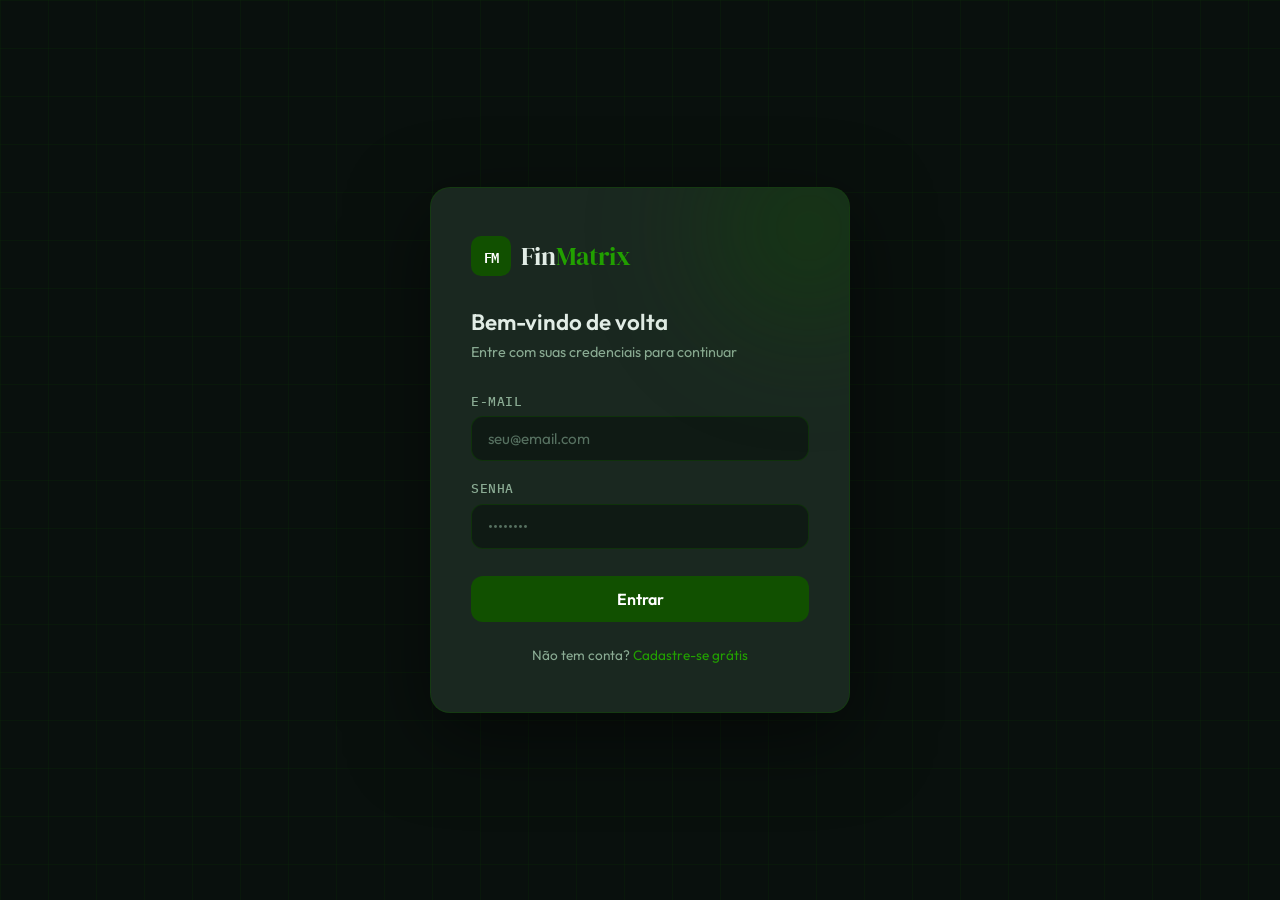
==== commit ccf6e887: "Add files via upload" ====
--- a/index.html
+++ b/index.html
@@ -1,1978 +1,963 @@
 <!DOCTYPE html>
-<html lang="pt-BR">
+<html lang="pt-BR" data-theme="dark">
 <head>
 <meta charset="UTF-8">
 <meta name="viewport" content="width=device-width, initial-scale=1.0">
-<title>MatrixRogue — Álgebra Linear RPG</title>
+<title>FinMatrix</title>
 <link rel="preconnect" href="https://fonts.googleapis.com">
-<link rel="preconnect" href="https://fonts.gstatic.com" crossorigin>
-<link href="https://fonts.googleapis.com/css2?family=Share+Tech+Mono&family=Orbitron:wght@400;600;800&family=Rajdhani:wght@400;500;600&display=swap" rel="stylesheet">
+<link href="https://fonts.googleapis.com/css2?family=DM+Serif+Display:ital@0;1&family=IBM+Plex+Mono:wght@400;500;600&family=Outfit:wght@300;400;500;600&display=swap" rel="stylesheet">
 <style>
-  :root {
-    --bg: #050a0f;
-    --bg2: #0a1520;
-    --bg3: #0f1e30;
-    --panel: #0d1b2a;
-    --border: #1a3a5c;
-    --accent: #00d4ff;
-    --accent2: #00ff88;
-    --accent3: #ff6b35;
-    --accent4: #c678dd;
-    --danger: #ff4444;
-    --gold: #ffd700;
-    --text: #b0d4f0;
-    --text2: #5a8ab0;
-    --font-mono: 'Share Tech Mono', monospace;
-    --font-hud: 'Orbitron', sans-serif;
-    --font-body: 'Rajdhani', sans-serif;
-    --hp-color: #ff4444;
-    --mp-color: #4444ff;
-    --xp-color: #44ff88;
-  }
-
-  * { margin: 0; padding: 0; box-sizing: border-box; }
-
-  body {
-    background: var(--bg);
-    color: var(--text);
-    font-family: var(--font-body);
-    min-height: 100vh;
-    overflow: hidden;
-    font-size: 14px;
-  }
-
-  /* ── CANVAS SCANLINES OVERLAY ── */
-  body::before {
-    content: '';
-    position: fixed;
-    inset: 0;
-    background: repeating-linear-gradient(0deg, transparent, transparent 2px, rgba(0,212,255,0.015) 2px, rgba(0,212,255,0.015) 4px);
-    pointer-events: none;
-    z-index: 1000;
-  }
-
-  /* ── SCREENS ── */
-  .screen { position: fixed; inset: 0; display: none; }
-  .screen.active { display: flex; }
-
-  /* ══════════════════════════════════
-     TITLE SCREEN
-  ══════════════════════════════════ */
-  #title-screen {
-    flex-direction: column;
-    align-items: center;
-    justify-content: center;
-    background: radial-gradient(ellipse at center, #0a1e35 0%, #050a0f 70%);
-    gap: 2rem;
-  }
-
-  .title-logo {
-    text-align: center;
-  }
-
-  .title-logo h1 {
-    font-family: var(--font-hud);
-    font-size: clamp(2rem, 5vw, 4rem);
-    font-weight: 800;
-    color: var(--accent);
-    text-shadow: 0 0 30px rgba(0,212,255,0.5), 0 0 60px rgba(0,212,255,0.2);
-    letter-spacing: 0.15em;
-    animation: pulse-glow 3s ease-in-out infinite;
-  }
-
-  .title-logo .subtitle {
-    font-family: var(--font-mono);
-    font-size: 1rem;
-    color: var(--text2);
-    letter-spacing: 0.3em;
-    margin-top: 0.5rem;
-  }
-
-  @keyframes pulse-glow {
-    0%, 100% { text-shadow: 0 0 20px rgba(0,212,255,0.4); }
-    50% { text-shadow: 0 0 40px rgba(0,212,255,0.8), 0 0 80px rgba(0,212,255,0.3); }
-  }
-
-  .matrix-rain-canvas {
-    position: absolute;
-    inset: 0;
-    opacity: 0.07;
-    z-index: 0;
-  }
-
-  .title-content { position: relative; z-index: 1; display: flex; flex-direction: column; align-items: center; gap: 2rem; }
-
-  .title-matrix-preview {
-    font-family: var(--font-mono);
-    font-size: 1.1rem;
-    color: var(--accent2);
-    opacity: 0.7;
-    text-align: center;
-    line-height: 1.8;
-  }
-
-  .btn-primary {
-    background: transparent;
-    border: 1.5px solid var(--accent);
-    color: var(--accent);
-    font-family: var(--font-hud);
-    font-size: 1rem;
-    font-weight: 600;
-    letter-spacing: 0.2em;
-    padding: 0.75rem 2.5rem;
-    cursor: pointer;
-    transition: all 0.2s;
-    text-transform: uppercase;
-    position: relative;
-    overflow: hidden;
-  }
-
-  .btn-primary::before {
-    content: '';
-    position: absolute;
-    inset: 0;
-    background: var(--accent);
-    opacity: 0;
-    transition: opacity 0.2s;
-  }
-
-  .btn-primary:hover { color: var(--bg); }
-  .btn-primary:hover::before { opacity: 1; }
-  .btn-primary span { position: relative; z-index: 1; }
-
-  .how-to-box {
-    background: rgba(0,212,255,0.05);
-    border: 0.5px solid var(--border);
-    padding: 1.25rem 2rem;
-    max-width: 500px;
-    text-align: center;
-    font-family: var(--font-body);
-    font-size: 0.95rem;
-    color: var(--text2);
-    line-height: 1.7;
-  }
-
-  .how-to-box strong { color: var(--accent2); font-weight: 600; }
-
-  /* ══════════════════════════════════
-     GAME SCREEN
-  ══════════════════════════════════ */
-  #game-screen {
-    flex-direction: column;
-    height: 100vh;
-    overflow: hidden;
-  }
-
-  /* TOP HUD */
-  .hud-top {
-    display: flex;
-    align-items: center;
-    gap: 1rem;
-    padding: 0.5rem 1rem;
-    background: var(--panel);
-    border-bottom: 1px solid var(--border);
-    flex-shrink: 0;
-  }
-
-  .hud-title {
-    font-family: var(--font-hud);
-    font-size: 0.75rem;
-    color: var(--accent);
-    letter-spacing: 0.15em;
-    white-space: nowrap;
-  }
-
-  .hud-bar-group { display: flex; align-items: center; gap: 0.5rem; }
-  .hud-bar-label { font-family: var(--font-mono); font-size: 0.7rem; color: var(--text2); width: 2rem; }
-
-  .hud-bar {
-    width: 100px;
-    height: 8px;
-    background: rgba(255,255,255,0.08);
-    border: 0.5px solid rgba(255,255,255,0.1);
-    border-radius: 4px;
-    overflow: hidden;
-  }
-
-  .hud-bar-fill {
-    height: 100%;
-    border-radius: 4px;
-    transition: width 0.3s;
-  }
-
-  .hud-bar-fill.hp { background: var(--hp-color); box-shadow: 0 0 6px rgba(255,68,68,0.5); }
-  .hud-bar-fill.mp { background: var(--mp-color); box-shadow: 0 0 6px rgba(68,68,255,0.5); }
-  .hud-bar-fill.xp { background: var(--xp-color); box-shadow: 0 0 6px rgba(68,255,136,0.5); }
-
-  .hud-bar-val { font-family: var(--font-mono); font-size: 0.65rem; color: var(--text2); min-width: 50px; }
-
-  .hud-sep { width: 1px; height: 24px; background: var(--border); flex-shrink: 0; }
-
-  .hud-stat { display: flex; flex-direction: column; align-items: center; }
-  .hud-stat-val { font-family: var(--font-hud); font-size: 0.9rem; color: var(--gold); }
-  .hud-stat-lbl { font-family: var(--font-mono); font-size: 0.55rem; color: var(--text2); letter-spacing: 0.1em; }
-
-  .hud-right { margin-left: auto; display: flex; align-items: center; gap: 1rem; }
-
-  /* MAIN LAYOUT */
-  .game-body {
-    display: grid;
-    grid-template-columns: 220px 1fr 280px;
-    grid-template-rows: 1fr 180px;
-    flex: 1;
-    overflow: hidden;
-    gap: 0;
-  }
-
-  /* LEFT PANEL — player info & abilities */
-  .panel-left {
-    grid-row: 1 / 3;
-    background: var(--panel);
-    border-right: 1px solid var(--border);
-    display: flex;
-    flex-direction: column;
-    overflow-y: auto;
-    padding: 0.75rem;
-    gap: 0.75rem;
-  }
-
-  .panel-section-title {
-    font-family: var(--font-hud);
-    font-size: 0.6rem;
-    letter-spacing: 0.2em;
-    color: var(--text2);
-    text-transform: uppercase;
-    border-bottom: 0.5px solid var(--border);
-    padding-bottom: 0.3rem;
-  }
-
-  /* AVATAR */
-  .avatar-area {
-    display: flex;
-    flex-direction: column;
-    align-items: center;
-    gap: 0.5rem;
-  }
-
-  .avatar-sprite {
-    width: 64px;
-    height: 64px;
-    border: 1.5px solid var(--accent);
-    border-radius: 4px;
-    display: flex;
-    align-items: center;
-    justify-content: center;
-    font-size: 2rem;
-    background: rgba(0,212,255,0.05);
-    box-shadow: 0 0 15px rgba(0,212,255,0.2);
-    animation: float 3s ease-in-out infinite;
-  }
-
-  @keyframes float {
-    0%, 100% { transform: translateY(0); }
-    50% { transform: translateY(-4px); }
-  }
-
-  .avatar-name {
-    font-family: var(--font-hud);
-    font-size: 0.75rem;
-    color: var(--accent);
-    text-align: center;
-  }
-
-  .avatar-class {
-    font-family: var(--font-mono);
-    font-size: 0.6rem;
-    color: var(--text2);
-    text-align: center;
-  }
-
-  /* ABILITY CARDS */
-  .ability-card {
-    background: rgba(0,212,255,0.03);
-    border: 0.5px solid var(--border);
-    padding: 0.5rem;
-    cursor: pointer;
-    transition: all 0.15s;
-    border-radius: 3px;
-  }
-
-  .ability-card:hover {
-    border-color: var(--accent);
-    background: rgba(0,212,255,0.07);
-  }
-
-  .ability-card.selected {
-    border-color: var(--accent2);
-    background: rgba(0,255,136,0.08);
-  }
-
-  .ability-card.disabled { opacity: 0.4; cursor: not-allowed; }
-
-  .ability-header { display: flex; justify-content: space-between; align-items: center; }
-  .ability-name { font-family: var(--font-body); font-weight: 600; font-size: 0.8rem; color: var(--text); }
-  .ability-cost {
-    font-family: var(--font-mono);
-    font-size: 0.65rem;
-    color: var(--mp-color);
-    background: rgba(68,68,255,0.1);
-    padding: 1px 5px;
-    border-radius: 3px;
-  }
-  .ability-desc { font-family: var(--font-body); font-size: 0.7rem; color: var(--text2); margin-top: 0.2rem; line-height: 1.4; }
-  .ability-dmg { font-family: var(--font-mono); font-size: 0.65rem; color: var(--accent3); margin-top: 0.2rem; }
-
-  /* CENTER — dungeon map */
-  .panel-center {
-    grid-row: 1;
-    overflow: hidden;
-    position: relative;
-    background: var(--bg);
-    display: flex;
-    align-items: center;
-    justify-content: center;
-  }
-
-  #dungeon-canvas {
-    display: block;
-    image-rendering: pixelated;
-  }
-
-  /* BATTLE OVERLAY */
-  .battle-overlay {
-    position: absolute;
-    inset: 0;
-    background: rgba(5,10,15,0.92);
-    display: none;
-    align-items: center;
-    justify-content: center;
-    flex-direction: column;
-    gap: 1.5rem;
-    z-index: 10;
-  }
-
-  .battle-overlay.active { display: flex; }
-
-  .battle-arena {
-    display: flex;
-    align-items: center;
-    justify-content: space-between;
-    width: 100%;
-    max-width: 600px;
-    padding: 0 2rem;
-  }
-
-  .combatant {
-    display: flex;
-    flex-direction: column;
-    align-items: center;
-    gap: 0.5rem;
-  }
-
-  .combatant-sprite {
-    font-size: 3rem;
-    animation: battle-idle 1s ease-in-out infinite;
-  }
-
-  @keyframes battle-idle {
-    0%, 100% { transform: scale(1); }
-    50% { transform: scale(1.05); }
-  }
-
-  .combatant-sprite.shake {
-    animation: shake 0.4s;
-  }
-
-  @keyframes shake {
-    0%, 100% { transform: translateX(0); }
-    20% { transform: translateX(-8px); }
-    40% { transform: translateX(8px); }
-    60% { transform: translateX(-5px); }
-    80% { transform: translateX(5px); }
-  }
-
-  .combatant-name {
-    font-family: var(--font-hud);
-    font-size: 0.75rem;
-    color: var(--text);
-    letter-spacing: 0.1em;
-  }
-
-  .combatant-hp {
-    font-family: var(--font-mono);
-    font-size: 0.65rem;
-    color: var(--hp-color);
-  }
-
-  .vs-text {
-    font-family: var(--font-hud);
-    font-size: 1.5rem;
-    color: var(--accent3);
-    font-weight: 800;
-  }
-
-  /* BOTTOM PANEL — combat log */
-  .panel-bottom {
-    grid-column: 2;
-    grid-row: 2;
-    background: var(--panel);
-    border-top: 1px solid var(--border);
-    display: flex;
-    flex-direction: column;
-    overflow: hidden;
-  }
-
-  .log-header {
-    display: flex;
-    align-items: center;
-    justify-content: space-between;
-    padding: 0.4rem 0.75rem;
-    border-bottom: 0.5px solid var(--border);
-    flex-shrink: 0;
-  }
-
-  .log-title { font-family: var(--font-hud); font-size: 0.6rem; letter-spacing: 0.2em; color: var(--text2); }
-
-  #combat-log {
-    flex: 1;
-    overflow-y: auto;
-    padding: 0.5rem 0.75rem;
-    display: flex;
-    flex-direction: column;
-    gap: 0.25rem;
-  }
-
-  #combat-log::-webkit-scrollbar { width: 4px; }
-  #combat-log::-webkit-scrollbar-track { background: transparent; }
-  #combat-log::-webkit-scrollbar-thumb { background: var(--border); border-radius: 2px; }
-
-  .log-entry {
-    font-family: var(--font-mono);
-    font-size: 0.65rem;
-    color: var(--text2);
-    line-height: 1.5;
-    animation: log-in 0.2s ease;
-  }
-
-  @keyframes log-in {
-    from { opacity: 0; transform: translateX(-5px); }
-    to { opacity: 1; transform: translateX(0); }
-  }
-
-  .log-entry.player { color: var(--accent2); }
-  .log-entry.enemy { color: var(--accent3); }
-  .log-entry.system { color: var(--accent4); }
-  .log-entry.error { color: var(--danger); }
-  .log-entry.success { color: var(--gold); }
-
-  /* RIGHT PANEL — challenge */
-  .panel-right {
-    grid-row: 1 / 3;
-    background: var(--panel);
-    border-left: 1px solid var(--border);
-    display: flex;
-    flex-direction: column;
-    overflow-y: auto;
-    padding: 0.75rem;
-    gap: 0.75rem;
-  }
-
-  /* MATRIX DISPLAY */
-  .matrix-display {
-    font-family: var(--font-mono);
-    font-size: 0.85rem;
-    color: var(--accent2);
-    text-align: center;
-    background: rgba(0,255,136,0.03);
-    border: 0.5px solid rgba(0,255,136,0.2);
-    padding: 0.75rem;
-    border-radius: 3px;
-    line-height: 1.9;
-  }
-
-  .matrix-bracket { color: var(--text2); font-size: 1.6rem; vertical-align: middle; }
-
-  /* INPUT AREA */
-  .challenge-inputs {
-    display: flex;
-    flex-direction: column;
-    gap: 0.5rem;
-  }
-
-  .input-row {
-    display: flex;
-    align-items: center;
-    gap: 0.5rem;
-  }
-
-  .input-label {
-    font-family: var(--font-mono);
-    font-size: 0.7rem;
-    color: var(--text2);
-    min-width: 60px;
-  }
-
-  .matrix-input {
-    background: rgba(0,212,255,0.05);
-    border: 0.5px solid var(--border);
-    color: var(--accent);
-    font-family: var(--font-mono);
-    font-size: 0.8rem;
-    padding: 0.3rem 0.5rem;
-    width: 100%;
-    outline: none;
-    transition: border-color 0.15s;
-    border-radius: 2px;
-  }
-
-  .matrix-input:focus { border-color: var(--accent); }
-
-  /* MATRIX GRID INPUT */
-  .matrix-grid {
-    display: grid;
-    gap: 4px;
-    font-family: var(--font-mono);
-  }
-
-  .matrix-cell {
-    background: rgba(0,212,255,0.05);
-    border: 0.5px solid var(--border);
-    color: var(--accent);
-    font-family: var(--font-mono);
-    font-size: 0.8rem;
-    padding: 0.25rem;
-    text-align: center;
-    outline: none;
-    transition: border-color 0.15s;
-    width: 48px;
-    border-radius: 2px;
-  }
-
-  .matrix-cell:focus { border-color: var(--accent2); background: rgba(0,255,136,0.05); }
-
-  .btn-attack {
-    background: transparent;
-    border: 1.5px solid var(--accent3);
-    color: var(--accent3);
-    font-family: var(--font-hud);
-    font-size: 0.75rem;
-    letter-spacing: 0.15em;
-    padding: 0.5rem 1rem;
-    cursor: pointer;
-    transition: all 0.15s;
-    width: 100%;
-    margin-top: 0.5rem;
-    border-radius: 3px;
-    position: relative;
-    overflow: hidden;
-  }
-
-  .btn-attack::before {
-    content: '';
-    position: absolute;
-    inset: 0;
-    background: var(--accent3);
-    opacity: 0;
-    transition: opacity 0.15s;
-  }
-
-  .btn-attack:hover { color: var(--bg); }
-  .btn-attack:hover::before { opacity: 1; }
-  .btn-attack span { position: relative; z-index: 1; }
-
-  .btn-attack:disabled { opacity: 0.4; cursor: not-allowed; }
-  .btn-attack:disabled:hover { color: var(--accent3); }
-  .btn-attack:disabled:hover::before { opacity: 0; }
-
-  .hint-box {
-    background: rgba(198,120,221,0.05);
-    border: 0.5px solid rgba(198,120,221,0.3);
-    padding: 0.6rem 0.75rem;
-    border-radius: 3px;
-  }
-
-  .hint-title { font-family: var(--font-hud); font-size: 0.55rem; letter-spacing: 0.15em; color: var(--accent4); margin-bottom: 0.3rem; }
-  .hint-text { font-family: var(--font-body); font-size: 0.75rem; color: var(--text2); line-height: 1.5; }
-  .hint-formula { font-family: var(--font-mono); font-size: 0.7rem; color: var(--accent4); margin-top: 0.3rem; }
-
-  .enemy-info {
-    background: rgba(255,107,53,0.05);
-    border: 0.5px solid rgba(255,107,53,0.3);
-    padding: 0.6rem;
-    border-radius: 3px;
-    display: flex;
-    align-items: center;
-    gap: 0.75rem;
-  }
-
-  .enemy-icon { font-size: 2rem; }
-  .enemy-details { flex: 1; }
-  .enemy-name-tag { font-family: var(--font-hud); font-size: 0.8rem; color: var(--accent3); }
-  .enemy-hp-bar { width: 100%; height: 6px; background: rgba(255,255,255,0.08); border-radius: 3px; margin-top: 0.3rem; overflow: hidden; }
-  .enemy-hp-fill { height: 100%; background: var(--accent3); border-radius: 3px; transition: width 0.4s; }
-
-  /* FEEDBACK */
-  .feedback-banner {
-    padding: 0.4rem 0.75rem;
-    border-radius: 3px;
-    font-family: var(--font-mono);
-    font-size: 0.75rem;
-    text-align: center;
-    animation: banner-in 0.3s ease;
-  }
-
-  @keyframes banner-in {
-    from { opacity: 0; transform: translateY(-5px); }
-    to { opacity: 1; transform: translateY(0); }
-  }
-
-  .feedback-banner.correct { background: rgba(0,255,136,0.1); color: var(--accent2); border: 0.5px solid var(--accent2); }
-  .feedback-banner.wrong { background: rgba(255,68,68,0.1); color: var(--danger); border: 0.5px solid var(--danger); }
-
-  /* ROOM MAP */
-  #dungeon-canvas { cursor: default; }
-
-  /* CHOICE OVERLAY — room type choices */
-  .choice-overlay {
-    position: absolute;
-    inset: 0;
-    background: rgba(5,10,15,0.95);
-    display: none;
-    flex-direction: column;
-    align-items: center;
-    justify-content: center;
-    gap: 1.5rem;
-    z-index: 10;
-  }
-
-  .choice-overlay.active { display: flex; }
-  .choice-title { font-family: var(--font-hud); font-size: 1rem; color: var(--accent); letter-spacing: 0.2em; }
-  .choice-subtitle { font-family: var(--font-mono); font-size: 0.75rem; color: var(--text2); }
-
-  .choice-cards {
-    display: flex;
-    gap: 1rem;
-  }
-
-  .choice-card {
-    background: var(--panel);
-    border: 1px solid var(--border);
-    padding: 1rem;
-    width: 140px;
-    text-align: center;
-    cursor: pointer;
-    transition: all 0.2s;
-    border-radius: 4px;
-  }
-
-  .choice-card:hover { border-color: var(--accent); transform: translateY(-3px); }
-  .choice-card .ci { font-size: 2rem; margin-bottom: 0.5rem; }
-  .choice-card .cn { font-family: var(--font-hud); font-size: 0.7rem; color: var(--text); }
-  .choice-card .cd { font-family: var(--font-body); font-size: 0.65rem; color: var(--text2); margin-top: 0.3rem; line-height: 1.4; }
-
-  /* LEVEL UP OVERLAY */
-  .levelup-overlay {
-    position: fixed;
-    inset: 0;
-    background: rgba(5,10,15,0.97);
-    display: none;
-    flex-direction: column;
-    align-items: center;
-    justify-content: center;
-    gap: 2rem;
-    z-index: 200;
-  }
-
-  .levelup-overlay.active { display: flex; }
-  .levelup-title { font-family: var(--font-hud); font-size: 2rem; color: var(--gold); text-shadow: 0 0 30px rgba(255,215,0,0.5); letter-spacing: 0.2em; animation: pulse-glow2 1s ease-in-out infinite; }
-
-  @keyframes pulse-glow2 {
-    0%, 100% { text-shadow: 0 0 20px rgba(255,215,0,0.4); }
-    50% { text-shadow: 0 0 40px rgba(255,215,0,0.9), 0 0 80px rgba(255,215,0,0.3); }
-  }
-
-  .perk-cards { display: flex; gap: 1.5rem; }
-
-  .perk-card {
-    background: var(--panel);
-    border: 1px solid var(--border);
-    padding: 1.25rem;
-    width: 180px;
-    text-align: center;
-    cursor: pointer;
-    transition: all 0.2s;
-    border-radius: 4px;
-  }
-
-  .perk-card:hover { border-color: var(--gold); transform: translateY(-5px); box-shadow: 0 8px 25px rgba(255,215,0,0.1); }
-  .perk-card .pi { font-size: 2.5rem; margin-bottom: 0.75rem; }
-  .perk-card .pn { font-family: var(--font-hud); font-size: 0.8rem; color: var(--gold); }
-  .perk-card .pd { font-family: var(--font-body); font-size: 0.72rem; color: var(--text2); margin-top: 0.4rem; line-height: 1.5; }
-
-  /* GAME OVER */
-  .gameover-overlay {
-    position: fixed;
-    inset: 0;
-    background: rgba(5,10,15,0.97);
-    display: none;
-    flex-direction: column;
-    align-items: center;
-    justify-content: center;
-    gap: 1.5rem;
-    z-index: 300;
-  }
-
-  .gameover-overlay.active { display: flex; }
-  .gameover-title { font-family: var(--font-hud); font-size: 2.5rem; color: var(--danger); letter-spacing: 0.2em; }
-
-  /* FLOATING DAMAGE */
-  .float-dmg {
-    position: absolute;
-    font-family: var(--font-hud);
-    font-size: 1.2rem;
-    font-weight: 800;
-    pointer-events: none;
-    animation: float-up 1.2s ease forwards;
-    z-index: 50;
-  }
-
-  @keyframes float-up {
-    0% { opacity: 1; transform: translateY(0) scale(1); }
-    30% { opacity: 1; transform: translateY(-20px) scale(1.2); }
-    100% { opacity: 0; transform: translateY(-60px) scale(0.8); }
-  }
-
-  /* TOOLTIP */
-  .tooltip {
-    position: absolute;
-    background: var(--panel);
-    border: 0.5px solid var(--accent);
-    padding: 0.4rem 0.6rem;
-    font-family: var(--font-mono);
-    font-size: 0.65rem;
-    color: var(--text);
-    pointer-events: none;
-    z-index: 500;
-    max-width: 200px;
-    border-radius: 3px;
-    display: none;
-  }
-
-  /* SCROLLBAR */
-  .panel-left::-webkit-scrollbar, .panel-right::-webkit-scrollbar { width: 3px; }
-  .panel-left::-webkit-scrollbar-track, .panel-right::-webkit-scrollbar-track { background: transparent; }
-  .panel-left::-webkit-scrollbar-thumb, .panel-right::-webkit-scrollbar-thumb { background: var(--border); }
-
-  /* RESPONSIVE adjustments */
-  @media (max-width: 900px) {
-    .game-body { grid-template-columns: 180px 1fr 240px; }
-  }
-
-  /* PARTICLE CANVAS */
-  #particle-canvas {
-    position: fixed;
-    inset: 0;
-    pointer-events: none;
-    z-index: 5;
-  }
+*,*::before,*::after{box-sizing:border-box;margin:0;padding:0}
+
+:root{
+  --accent:#115000;
+  --accent-l:#1a7800;
+  --accent-ll:#22a000;
+  --accent-glow:rgba(17,80,0,0.35);
+  --radius:12px;
+  --mono:'IBM Plex Mono',monospace;
+  --sans:'Outfit',sans-serif;
+  --serif:'DM Serif Display',serif;
+  --transition:0.22s ease;
+}
+
+[data-theme="dark"]{
+  --bg:#09100d;
+  --bg2:#0f1a14;
+  --bg3:#162010;
+  --surface:#1a2820;
+  --surface2:#213222;
+  --border:rgba(17,80,0,0.25);
+  --border2:rgba(17,80,0,0.45);
+  --text:#e2ede6;
+  --text2:#8aab93;
+  --text3:#567060;
+  --shadow:rgba(0,0,0,0.5);
+}
+[data-theme="light"]{
+  --bg:#f4f8f5;
+  --bg2:#eaf2ec;
+  --bg3:#ddf0e2;
+  --surface:#ffffff;
+  --surface2:#f0f7f2;
+  --border:rgba(17,80,0,0.15);
+  --border2:rgba(17,80,0,0.35);
+  --text:#0d1f12;
+  --text2:#3a6647;
+  --text3:#7aaa88;
+  --shadow:rgba(17,80,0,0.08);
+}
+
+html{scroll-behavior:smooth}
+body{
+  font-family:var(--sans);
+  background:var(--bg);
+  color:var(--text);
+  min-height:100vh;
+  transition:background var(--transition),color var(--transition);
+}
+
+/* ── GRID BG ── */
+body::before{
+  content:'';
+  position:fixed;inset:0;
+  background-image:
+    linear-gradient(var(--border) 1px,transparent 1px),
+    linear-gradient(90deg,var(--border) 1px,transparent 1px);
+  background-size:48px 48px;
+  pointer-events:none;z-index:0;
+  opacity:0.5;
+}
+
+/* ── PAGES ── */
+.page{display:none;position:relative;z-index:1;min-height:100vh}
+.page.active{display:flex;flex-direction:column}
+
+/* ══════════════════════════════════════
+   LOGIN
+══════════════════════════════════════ */
+#page-login{
+  align-items:center;justify-content:center;
+  padding:2rem;
+}
+
+.login-card{
+  width:100%;max-width:420px;
+  background:var(--surface);
+  border:1px solid var(--border2);
+  border-radius:20px;
+  padding:3rem 2.5rem;
+  box-shadow:0 24px 80px var(--shadow);
+  position:relative;overflow:hidden;
+}
+.login-card::before{
+  content:'';position:absolute;
+  top:-60px;right:-60px;
+  width:200px;height:200px;
+  background:var(--accent-glow);
+  border-radius:50%;filter:blur(60px);
+  pointer-events:none;
+}
+
+.login-logo{
+  display:flex;align-items:center;gap:10px;
+  margin-bottom:2rem;
+}
+.login-logo-icon{
+  width:40px;height:40px;
+  background:var(--accent);
+  border-radius:10px;
+  display:flex;align-items:center;justify-content:center;
+  font-family:var(--mono);font-weight:600;font-size:14px;
+  color:#fff;letter-spacing:-1px;
+}
+.login-logo-name{
+  font-family:var(--serif);font-size:1.6rem;
+  color:var(--text);
+}
+.login-logo-name span{color:var(--accent-ll)}
+
+.login-title{
+  font-size:1.4rem;font-weight:600;
+  margin-bottom:.4rem;color:var(--text);
+}
+.login-sub{font-size:.9rem;color:var(--text2);margin-bottom:2rem}
+
+.field{margin-bottom:1.2rem}
+.field label{
+  display:block;font-size:.8rem;font-weight:500;
+  color:var(--text2);margin-bottom:.4rem;
+  font-family:var(--mono);letter-spacing:.04em;text-transform:uppercase;
+}
+.field input{
+  width:100%;padding:.75rem 1rem;
+  background:var(--bg2);
+  border:1px solid var(--border2);
+  border-radius:var(--radius);
+  color:var(--text);font-size:.95rem;font-family:var(--sans);
+  outline:none;transition:border-color var(--transition),box-shadow var(--transition);
+}
+.field input:focus{
+  border-color:var(--accent-ll);
+  box-shadow:0 0 0 3px var(--accent-glow);
+}
+.field input::placeholder{color:var(--text3)}
+
+.btn-primary{
+  width:100%;padding:.8rem;
+  background:var(--accent);
+  color:#fff;
+  border:none;border-radius:var(--radius);
+  font-family:var(--sans);font-weight:600;font-size:1rem;
+  cursor:pointer;transition:background var(--transition),transform .1s;
+  margin-top:.5rem;
+}
+.btn-primary:hover{background:var(--accent-l)}
+.btn-primary:active{transform:scale(.98)}
+
+.login-footer{
+  text-align:center;margin-top:1.5rem;
+  font-size:.85rem;color:var(--text2);
+}
+.login-footer a{color:var(--accent-ll);cursor:pointer;text-decoration:none}
+.login-footer a:hover{text-decoration:underline}
+
+.login-error{
+  background:rgba(220,50,50,.1);border:1px solid rgba(220,50,50,.3);
+  color:#f87;border-radius:8px;padding:.6rem 1rem;
+  font-size:.85rem;margin-bottom:1rem;display:none;
+}
+
+/* ══════════════════════════════════════
+   APP SHELL
+══════════════════════════════════════ */
+#page-app{flex-direction:row}
+
+/* sidebar */
+.sidebar{
+  width:240px;min-height:100vh;
+  background:var(--bg2);
+  border-right:1px solid var(--border);
+  display:flex;flex-direction:column;
+  padding:1.5rem 0;
+  position:fixed;top:0;left:0;bottom:0;
+  z-index:50;transition:background var(--transition);
+}
+
+.sidebar-logo{
+  display:flex;align-items:center;gap:10px;
+  padding:0 1.5rem;margin-bottom:2rem;
+}
+.sidebar-logo-icon{
+  width:36px;height:36px;background:var(--accent);
+  border-radius:8px;display:flex;align-items:center;justify-content:center;
+  font-family:var(--mono);font-weight:600;font-size:12px;color:#fff;
+}
+.sidebar-logo-name{font-family:var(--serif);font-size:1.3rem;color:var(--text)}
+.sidebar-logo-name span{color:var(--accent-ll)}
+
+.sidebar-section{
+  font-family:var(--mono);font-size:.65rem;font-weight:500;
+  color:var(--text3);text-transform:uppercase;letter-spacing:.1em;
+  padding:0 1.5rem;margin-bottom:.5rem;margin-top:1rem;
+}
+
+.nav-item{
+  display:flex;align-items:center;gap:.75rem;
+  padding:.7rem 1.5rem;cursor:pointer;
+  color:var(--text2);font-size:.9rem;font-weight:500;
+  border-left:3px solid transparent;
+  transition:all var(--transition);
+}
+.nav-item:hover{background:var(--surface);color:var(--text)}
+.nav-item.active{
+  background:var(--surface);
+  color:var(--accent-ll);
+  border-left-color:var(--accent-ll);
+}
+.nav-item svg{width:18px;height:18px;flex-shrink:0;opacity:.7}
+.nav-item.active svg{opacity:1}
+
+.sidebar-bottom{
+  margin-top:auto;padding:1rem 1.5rem;
+  border-top:1px solid var(--border);
+}
+.user-chip{
+  display:flex;align-items:center;gap:.6rem;
+  padding:.6rem;border-radius:10px;
+  background:var(--surface);
+}
+.user-avatar{
+  width:32px;height:32px;border-radius:50%;
+  background:var(--accent);display:flex;align-items:center;justify-content:center;
+  font-size:.8rem;font-weight:600;color:#fff;flex-shrink:0;
+}
+.user-name{font-size:.85rem;font-weight:500;color:var(--text);flex:1;min-width:0;white-space:nowrap;overflow:hidden;text-overflow:ellipsis}
+.user-role{font-size:.7rem;color:var(--text2);font-family:var(--mono)}
+.btn-logout{
+  background:none;border:none;cursor:pointer;color:var(--text3);
+  font-size:.8rem;font-family:var(--sans);transition:color var(--transition);
+  padding:.3rem 0;width:100%;text-align:left;margin-top:.5rem;
+}
+.btn-logout:hover{color:var(--accent-ll)}
+
+/* main area */
+.main{
+  margin-left:240px;flex:1;
+  padding:2rem;min-height:100vh;
+}
+
+/* topbar */
+.topbar{
+  display:flex;align-items:center;justify-content:space-between;
+  margin-bottom:2rem;
+}
+.topbar-title{font-family:var(--serif);font-size:1.8rem;color:var(--text)}
+.topbar-sub{font-size:.85rem;color:var(--text2);font-family:var(--mono);margin-top:.2rem}
+
+.theme-toggle{
+  background:var(--surface);border:1px solid var(--border2);
+  border-radius:100px;padding:.4rem .9rem;
+  display:flex;align-items:center;gap:.5rem;
+  cursor:pointer;font-size:.82rem;color:var(--text2);
+  font-family:var(--mono);transition:all var(--transition);
+}
+.theme-toggle:hover{border-color:var(--accent-ll);color:var(--text)}
+
+/* sub-tabs */
+.tab-bar{
+  display:flex;gap:.4rem;
+  border-bottom:1px solid var(--border);
+  margin-bottom:2rem;
+}
+.tab{
+  padding:.6rem 1.2rem;font-size:.88rem;font-weight:500;
+  border-radius:8px 8px 0 0;cursor:pointer;color:var(--text2);
+  border:1px solid transparent;border-bottom:none;
+  transition:all var(--transition);
+}
+.tab:hover{color:var(--text);background:var(--surface2)}
+.tab.active{
+  color:var(--accent-ll);background:var(--surface);
+  border-color:var(--border2);
+  position:relative;
+}
+.tab.active::after{
+  content:'';position:absolute;bottom:-1px;left:0;right:0;height:1px;
+  background:var(--surface);
+}
+
+.tab-panel{display:none}
+.tab-panel.active{display:block}
+
+/* cards */
+.card{
+  background:var(--surface);
+  border:1px solid var(--border);
+  border-radius:var(--radius);
+  padding:1.4rem;
+  transition:background var(--transition);
+}
+.card-title{
+  font-size:.7rem;font-weight:500;font-family:var(--mono);
+  text-transform:uppercase;letter-spacing:.08em;
+  color:var(--text2);margin-bottom:.5rem;
+}
+.card-value{
+  font-size:1.8rem;font-weight:600;color:var(--text);
+  font-family:var(--mono);letter-spacing:-.03em;
+}
+.card-sub{font-size:.8rem;color:var(--text2);margin-top:.3rem}
+.card-sub.positive{color:#4caf7d}
+.card-sub.negative{color:#e07070}
+.card-sub.neutral{color:var(--accent-ll)}
+
+.grid-4{display:grid;grid-template-columns:repeat(4,1fr);gap:1rem;margin-bottom:1.5rem}
+.grid-2{display:grid;grid-template-columns:1fr 1fr;gap:1rem;margin-bottom:1.5rem}
+
+/* section title */
+.section-title{
+  font-size:1rem;font-weight:600;color:var(--text);
+  margin-bottom:1rem;display:flex;align-items:center;gap:.5rem;
+}
+.section-title::before{
+  content:'';display:block;width:3px;height:16px;
+  background:var(--accent-ll);border-radius:2px;
+}
+
+/* status badge */
+.badge{
+  display:inline-block;
+  padding:.25rem .7rem;border-radius:100px;
+  font-size:.72rem;font-family:var(--mono);font-weight:500;
+}
+.badge-green{background:rgba(34,160,0,.12);color:var(--accent-ll);border:1px solid rgba(34,160,0,.25)}
+.badge-amber{background:rgba(200,150,0,.12);color:#d4a017;border:1px solid rgba(200,150,0,.2)}
+.badge-red{background:rgba(220,60,60,.12);color:#e07070;border:1px solid rgba(220,60,60,.2)}
+
+/* progress bar */
+.prog-wrap{margin-bottom:1rem}
+.prog-header{display:flex;justify-content:space-between;font-size:.82rem;color:var(--text2);margin-bottom:.4rem}
+.prog-bar{height:8px;background:var(--bg3);border-radius:4px;overflow:hidden}
+.prog-fill{height:100%;border-radius:4px;background:var(--accent);transition:width .6s ease}
+
+/* transações */
+.tx-row{
+  display:flex;align-items:center;justify-content:space-between;
+  padding:.8rem 1rem;border-radius:10px;
+  background:var(--surface2);margin-bottom:.5rem;
+  border:1px solid var(--border);
+}
+.tx-name{font-size:.9rem;color:var(--text);font-weight:500}
+.tx-cat{font-size:.75rem;color:var(--text2);font-family:var(--mono);margin-top:.1rem}
+.tx-val{font-family:var(--mono);font-weight:600;font-size:.9rem}
+
+/* rec cards */
+.rec-card{
+  background:var(--surface);border:1px solid var(--border);
+  border-radius:var(--radius);padding:1.2rem 1.4rem;
+  margin-bottom:.8rem;display:flex;align-items:flex-start;gap:1rem;
+}
+.rec-icon{
+  width:40px;height:40px;border-radius:10px;flex-shrink:0;
+  display:flex;align-items:center;justify-content:center;font-size:1.1rem;
+}
+.rec-icon.green{background:rgba(17,80,0,.15)}
+.rec-icon.amber{background:rgba(200,150,0,.12)}
+.rec-icon.red{background:rgba(220,60,60,.1)}
+.rec-body{flex:1}
+.rec-title{font-weight:600;font-size:.95rem;color:var(--text);margin-bottom:.3rem}
+.rec-desc{font-size:.85rem;color:var(--text2);line-height:1.6}
+.rec-impact{
+  font-family:var(--mono);font-size:.8rem;font-weight:500;
+  margin-top:.5rem;
+}
+
+/* metas */
+.meta-card{
+  background:var(--surface);border:1px solid var(--border);
+  border-radius:var(--radius);padding:1.4rem;margin-bottom:.8rem;
+}
+.meta-header{display:flex;justify-content:space-between;align-items:flex-start;margin-bottom:1rem}
+.meta-name{font-weight:600;font-size:.95rem;color:var(--text)}
+.meta-deadline{font-size:.75rem;color:var(--text2);font-family:var(--mono);margin-top:.2rem}
+.meta-valor{font-family:var(--mono);font-size:.85rem;font-weight:500;color:var(--accent-ll)}
+
+/* ── MODELO MATEMÁTICO ── */
+.matrix-section{
+  background:var(--surface);border:1px solid var(--border);
+  border-radius:var(--radius);padding:1.6rem;margin-bottom:1.5rem;
+}
+.matrix-label{
+  font-family:var(--mono);font-size:.75rem;color:var(--accent-ll);
+  letter-spacing:.08em;text-transform:uppercase;margin-bottom:1rem;
+  display:flex;align-items:center;gap:.5rem;
+}
+.matrix-label::before{content:'[ ]';opacity:.5}
+.matrix-eq{
+  font-family:var(--mono);font-size:1.1rem;color:var(--text);
+  margin-bottom:1.5rem;display:flex;align-items:center;gap:1rem;flex-wrap:wrap;
+}
+.matrix-eq .eq-sym{color:var(--accent-ll);font-size:1.3rem}
+
+.matrix-grid{
+  display:inline-grid;
+  border-left:3px solid var(--text2);border-right:3px solid var(--text2);
+  padding:.5rem .8rem;gap:.4rem;
+  position:relative;
+}
+.matrix-grid::before,.matrix-grid::after{
+  content:'';position:absolute;
+  width:8px;height:calc(100% + 6px);top:-3px;
+  border-top:3px solid var(--text2);border-bottom:3px solid var(--text2);
+}
+.matrix-grid::before{left:-3px}
+.matrix-grid::after{right:-3px}
+
+.matrix-input{
+  width:64px;padding:.4rem .5rem;
+  background:var(--bg2);border:1px solid var(--border2);
+  border-radius:6px;color:var(--text);font-family:var(--mono);
+  font-size:.9rem;text-align:center;outline:none;
+  transition:border-color var(--transition),box-shadow var(--transition);
+}
+.matrix-input:focus{border-color:var(--accent-ll);box-shadow:0 0 0 2px var(--accent-glow)}
+
+.vec-grid{
+  display:inline-grid;grid-template-columns:1fr;
+  border-left:3px solid var(--text2);border-right:3px solid var(--text2);
+  padding:.5rem .8rem;gap:.4rem;
+  position:relative;
+}
+.vec-grid::before,.vec-grid::after{
+  content:'';position:absolute;
+  width:8px;height:calc(100% + 6px);top:-3px;
+  border-top:3px solid var(--text2);border-bottom:3px solid var(--text2);
+}
+.vec-grid::before{left:-3px}
+.vec-grid::after{right:-3px}
+
+.btn-solve{
+  background:var(--accent);color:#fff;border:none;
+  padding:.75rem 2rem;border-radius:var(--radius);
+  font-family:var(--mono);font-weight:600;font-size:.9rem;
+  cursor:pointer;transition:background var(--transition),transform .1s;
+  display:flex;align-items:center;gap:.5rem;margin-top:1.5rem;
+}
+.btn-solve:hover{background:var(--accent-l)}
+.btn-solve:active{transform:scale(.97)}
+
+.solution-box{
+  background:var(--bg2);border:1px solid var(--border2);
+  border-radius:var(--radius);padding:1.2rem 1.4rem;
+  margin-top:1rem;display:none;
+}
+.solution-box.visible{display:block}
+.sol-label{font-family:var(--mono);font-size:.72rem;color:var(--text3);text-transform:uppercase;letter-spacing:.08em;margin-bottom:.8rem}
+.sol-vec{display:flex;gap:.5rem;flex-wrap:wrap}
+.sol-cell{
+  background:var(--surface);border:1px solid var(--border2);
+  border-radius:8px;padding:.5rem 1rem;
+  font-family:var(--mono);font-size:.95rem;color:var(--accent-ll);
+  font-weight:500;
+}
+.sol-err{color:#e07070;font-family:var(--mono);font-size:.85rem}
+
+.matrix-size-ctrl{
+  display:flex;align-items:center;gap:.75rem;margin-bottom:1.5rem;flex-wrap:wrap;
+}
+.matrix-size-ctrl label{font-size:.82rem;color:var(--text2);font-family:var(--mono)}
+.size-btn{
+  background:var(--surface2);border:1px solid var(--border2);
+  color:var(--text);border-radius:6px;padding:.3rem .7rem;
+  font-family:var(--mono);font-size:.85rem;cursor:pointer;
+  transition:all var(--transition);
+}
+.size-btn:hover{border-color:var(--accent-ll);color:var(--accent-ll)}
+.size-display{
+  font-family:var(--mono);font-size:.9rem;font-weight:600;
+  color:var(--accent-ll);min-width:24px;text-align:center;
+}
+
+/* mini chart bars */
+.chart-bars{display:flex;align-items:flex-end;gap:6px;height:80px;margin-top:.8rem}
+.bar{
+  flex:1;border-radius:4px 4px 0 0;
+  background:rgba(17,80,0,.25);position:relative;min-height:6px;
+  transition:background .2s;cursor:default;
+}
+.bar.hi{background:var(--accent)}
+.bar:hover{background:var(--accent-ll)!important}
+.bar-lbl{
+  position:absolute;bottom:-18px;left:50%;transform:translateX(-50%);
+  font-family:var(--mono);font-size:.6rem;color:var(--text3);white-space:nowrap;
+}
+
+@media(max-width:860px){
+  .sidebar{transform:translateX(-100%)}
+  .main{margin-left:0}
+  .grid-4{grid-template-columns:1fr 1fr}
+}
+@media(max-width:540px){
+  .grid-4{grid-template-columns:1fr}
+  .grid-2{grid-template-columns:1fr}
+}
 </style>
 </head>
 <body>
 
-<canvas id="particle-canvas"></canvas>
-
-<!-- ════════════════════════════════════
-     TITLE SCREEN
-════════════════════════════════════ -->
-<div id="title-screen" class="screen active">
-  <canvas class="matrix-rain-canvas" id="rain-canvas"></canvas>
-  <div class="title-content">
-    <div class="title-logo">
-      <h1>MATRIX<span style="color:var(--accent2)">ROGUE</span></h1>
-      <div class="subtitle">[ ÁLGEBRA LINEAR RPG ]</div>
-    </div>
-
-    <div class="title-matrix-preview">
-      ⎡ 2  -1  0 ⎤ &nbsp;&nbsp; ⎡ x ⎤ &nbsp;&nbsp; ⎡ 4 ⎤<br>
-      ⎢ 0   3  1 ⎥ · ⎢ y ⎥ = ⎢ 9 ⎥<br>
-      ⎣ 1   0 -2 ⎦ &nbsp;&nbsp; ⎣ z ⎦ &nbsp;&nbsp; ⎣ 3 ⎦
-    </div>
-
-    <div class="how-to-box">
-      Explore masmorras usando <strong>matrizes</strong> como armas.<br>
-      Resolva <strong>sistemas lineares</strong>, calcule <strong>determinantes</strong>,<br>
-      encontre <strong>autovetores</strong> — e destrua inimigos com matemática!
-    </div>
-
-    <button class="btn-primary" onclick="startGame()"><span>▶ INICIAR JORNADA</span></button>
+<!-- ══════════════ LOGIN ══════════════ -->
+<div class="page active" id="page-login">
+  <div class="login-card">
+    <div class="login-logo">
+      <div class="login-logo-icon">FM</div>
+      <div class="login-logo-name">Fin<span>Matrix</span></div>
+    </div>
+    <div class="login-title">Bem-vindo de volta</div>
+    <div class="login-sub">Entre com suas credenciais para continuar</div>
+    <div class="login-error" id="login-error">E-mail ou senha incorretos.</div>
+    <div class="field">
+      <label>E-mail</label>
+      <input type="email" id="inp-email" placeholder="seu@email.com" autocomplete="email">
+    </div>
+    <div class="field">
+      <label>Senha</label>
+      <input type="password" id="inp-senha" placeholder="••••••••" autocomplete="current-password">
+    </div>
+    <button class="btn-primary" onclick="doLogin()">Entrar</button>
+    <div class="login-footer">
+      Não tem conta? <a onclick="doLogin()">Cadastre-se grátis</a>
+    </div>
   </div>
 </div>
 
-<!-- ════════════════════════════════════
-     GAME SCREEN
-════════════════════════════════════ -->
-<div id="game-screen" class="screen">
-
-  <!-- TOP HUD -->
-  <div class="hud-top">
-    <div class="hud-title">MATRIXROGUE</div>
-    <div class="hud-sep"></div>
-
-    <div class="hud-bar-group">
-      <div class="hud-bar-label">HP</div>
-      <div class="hud-bar"><div class="hud-bar-fill hp" id="hud-hp" style="width:100%"></div></div>
-      <div class="hud-bar-val" id="hud-hp-val">100/100</div>
-    </div>
-
-    <div class="hud-bar-group">
-      <div class="hud-bar-label">MP</div>
-      <div class="hud-bar"><div class="hud-bar-fill mp" id="hud-mp" style="width:100%"></div></div>
-      <div class="hud-bar-val" id="hud-mp-val">60/60</div>
-    </div>
-
-    <div class="hud-bar-group">
-      <div class="hud-bar-label">XP</div>
-      <div class="hud-bar"><div class="hud-bar-fill xp" id="hud-xp" style="width:0%"></div></div>
-      <div class="hud-bar-val" id="hud-xp-val">0/100</div>
-    </div>
-
-    <div class="hud-sep"></div>
-
-    <div class="hud-stat">
-      <div class="hud-stat-val" id="hud-level">1</div>
-      <div class="hud-stat-lbl">NÍVEL</div>
-    </div>
-
-    <div class="hud-stat">
-      <div class="hud-stat-val" id="hud-floor">1</div>
-      <div class="hud-stat-lbl">ANDAR</div>
-    </div>
-
-    <div class="hud-stat">
-      <div class="hud-stat-val" id="hud-gold">0</div>
-      <div class="hud-stat-lbl">OURO</div>
-    </div>
-
-    <div class="hud-right">
-      <div style="font-family:var(--font-mono);font-size:0.65rem;color:var(--text2)" id="hud-room-type"></div>
-    </div>
-  </div>
-
-  <!-- MAIN BODY -->
-  <div class="game-body">
-
-    <!-- LEFT: Player & Abilities -->
-    <div class="panel-left">
-      <div class="panel-section-title">PERSONAGEM</div>
-
-      <div class="avatar-area">
-        <div class="avatar-sprite" id="player-sprite">🧙</div>
-        <div class="avatar-name" id="player-name">Algebrista</div>
-        <div class="avatar-class" id="player-class">Mago Matricial · Nv.1</div>
-      </div>
-
-      <div class="panel-section-title" style="margin-top:0.25rem">HABILIDADES</div>
-
-      <div id="abilities-list"></div>
-
-      <div class="panel-section-title" style="margin-top:0.25rem">ATRIBUTOS</div>
-      <div id="stats-display" style="font-family:var(--font-mono);font-size:0.65rem;color:var(--text2);line-height:1.9"></div>
-
-      <div class="panel-section-title">PASSIVAS</div>
-      <div id="perks-display" style="font-family:var(--font-body);font-size:0.7rem;color:var(--text2);line-height:1.7"></div>
-    </div>
-
-    <!-- CENTER: Dungeon / Battle -->
-    <div class="panel-center">
-      <canvas id="dungeon-canvas"></canvas>
-
-      <!-- Battle UI (inside center panel) -->
-      <div class="battle-overlay" id="battle-overlay">
-        <div class="battle-arena">
-          <div class="combatant">
-            <div class="combatant-sprite" id="b-player-sprite">🧙</div>
-            <div class="combatant-name">ALGEBRISTA</div>
-            <div class="combatant-hp" id="b-player-hp">❤ 100</div>
+<!-- ══════════════ APP ══════════════ -->
+<div class="page" id="page-app">
+
+  <!-- SIDEBAR -->
+  <nav class="sidebar">
+    <div class="sidebar-logo">
+      <div class="sidebar-logo-icon">FM</div>
+      <div class="sidebar-logo-name">Fin<span>Matrix</span></div>
+    </div>
+
+    <div class="sidebar-section">Principal</div>
+    <div class="nav-item active" onclick="showNav('dashboard',this)">
+      <svg viewBox="0 0 24 24" fill="none" stroke="currentColor" stroke-width="2"><rect x="3" y="3" width="7" height="7" rx="1"/><rect x="14" y="3" width="7" height="7" rx="1"/><rect x="3" y="14" width="7" height="7" rx="1"/><rect x="14" y="14" width="7" height="7" rx="1"/></svg>
+      Dashboard
+    </div>
+    <div class="nav-item" onclick="showNav('recomendacoes',this)">
+      <svg viewBox="0 0 24 24" fill="none" stroke="currentColor" stroke-width="2"><path d="M9 18h6M10 22h4M12 2a7 7 0 0 1 7 7c0 2.38-1.19 4.47-3 5.74V17H8v-2.26C6.19 13.47 5 11.38 5 9a7 7 0 0 1 7-7z"/></svg>
+      Recomendações
+    </div>
+    <div class="nav-item" onclick="showNav('metas',this)">
+      <svg viewBox="0 0 24 24" fill="none" stroke="currentColor" stroke-width="2"><circle cx="12" cy="12" r="10"/><circle cx="12" cy="12" r="6"/><circle cx="12" cy="12" r="2"/></svg>
+      Metas
+    </div>
+    <div class="nav-item" onclick="showNav('modelo',this)">
+      <svg viewBox="0 0 24 24" fill="none" stroke="currentColor" stroke-width="2"><path d="M4 7h16M4 12h16M4 17h16M9 2v20M15 2v20"/></svg>
+      Modelo Matemático
+    </div>
+
+    <div class="sidebar-bottom">
+      <div class="user-chip">
+        <div class="user-avatar">EA</div>
+        <div>
+          <div class="user-name">Everton Andrade</div>
+          <div class="user-role">Plano Pro</div>
+        </div>
+      </div>
+      <button class="btn-logout" onclick="doLogout()">← Sair da conta</button>
+    </div>
+  </nav>
+
+  <!-- MAIN -->
+  <main class="main">
+
+    <!-- topbar -->
+    <div class="topbar">
+      <div>
+        <div class="topbar-title" id="topbar-title">Dashboard</div>
+        <div class="topbar-sub" id="topbar-sub">Visão geral · Julho 2025</div>
+      </div>
+      <button class="theme-toggle" onclick="toggleTheme()" id="theme-btn">☀ Modo claro</button>
+    </div>
+
+    <!-- ── DASHBOARD ── -->
+    <div id="nav-dashboard" class="nav-panel">
+      <div class="grid-4">
+        <div class="card">
+          <div class="card-title">Saldo consolidado</div>
+          <div class="card-value">R$48.320</div>
+          <div class="card-sub positive">↑ 12,4% este mês</div>
+        </div>
+        <div class="card">
+          <div class="card-title">Receitas</div>
+          <div class="card-value">R$9.700</div>
+          <div class="card-sub positive">↑ +R$1.200 vs mês ant.</div>
+        </div>
+        <div class="card">
+          <div class="card-title">Despesas</div>
+          <div class="card-value">R$7.450</div>
+          <div class="card-sub negative">↑ +R$320 vs mês ant.</div>
+        </div>
+        <div class="card">
+          <div class="card-title">Cumprimento de metas</div>
+          <div class="card-value">87%</div>
+          <div class="card-sub neutral">→ R$1.2k restam</div>
+        </div>
+      </div>
+
+      <!-- status modelo -->
+      <div class="card" style="margin-bottom:1.5rem;border-color:rgba(34,160,0,.3)">
+        <div style="display:flex;align-items:center;justify-content:space-between;flex-wrap:wrap;gap:.5rem">
+          <div>
+            <div class="card-title">Status do modelo matricial</div>
+            <div style="font-size:.95rem;font-weight:600;color:var(--text);margin-bottom:.3rem">
+              Sistema Ax = b processado <span class="badge badge-green" style="margin-left:.5rem">✓ Ok</span>
+            </div>
+            <div style="font-size:.85rem;color:var(--text2)">3 variáveis fora do equilíbrio · Meta atingível em 47 dias</div>
           </div>
-          <div class="vs-text">VS</div>
-          <div class="combatant">
-            <div class="combatant-sprite" id="b-enemy-sprite">👹</div>
-            <div class="combatant-name" id="b-enemy-name">INIMIGO</div>
-            <div class="combatant-hp" id="b-enemy-hp">❤ 50</div>
+          <button class="btn-solve" style="margin-top:0" onclick="showNav('modelo',document.querySelectorAll('.nav-item')[3])">Ver modelo →</button>
+        </div>
+      </div>
+
+      <div class="grid-2">
+        <div class="card">
+          <div class="section-title">Distribuição de gastos</div>
+          <div class="chart-bars">
+            <div class="bar" style="height:58%"><span class="bar-lbl">Moradia</span></div>
+            <div class="bar" style="height:32%"><span class="bar-lbl">Alimentação</span></div>
+            <div class="bar hi" style="height:78%"><span class="bar-lbl">Transporte</span></div>
+            <div class="bar" style="height:45%"><span class="bar-lbl">Lazer</span></div>
+            <div class="bar" style="height:20%"><span class="bar-lbl">Saúde</span></div>
+            <div class="bar" style="height:28%"><span class="bar-lbl">Educação</span></div>
           </div>
         </div>
-      </div>
-
-      <!-- Choice overlay -->
-      <div class="choice-overlay" id="choice-overlay">
-        <div class="choice-title">NOVA SALA</div>
-        <div class="choice-subtitle">Escolha sua próxima sala</div>
-        <div class="choice-cards" id="choice-cards"></div>
-      </div>
-    </div>
-
-    <!-- BOTTOM: Combat Log -->
-    <div class="panel-bottom">
-      <div class="log-header">
-        <div class="log-title">LOG DE BATALHA</div>
-        <div style="font-family:var(--font-mono);font-size:0.6rem;color:var(--text2)" id="log-turn">Turno 1</div>
-      </div>
-      <div id="combat-log"></div>
-    </div>
-
-    <!-- RIGHT: Challenge Panel -->
-    <div class="panel-right">
-      <div class="panel-section-title">DESAFIO ATUAL</div>
-
-      <div id="enemy-info-box"></div>
-
-      <div class="panel-section-title">PROBLEMA</div>
-      <div id="challenge-description" style="font-family:var(--font-body);font-size:0.78rem;color:var(--text2);line-height:1.6;margin-bottom:0.5rem"></div>
-
-      <div id="matrix-problem-display"></div>
-
-      <div class="panel-section-title">SUA RESPOSTA</div>
-      <div id="answer-area"></div>
-
-      <div id="feedback-area"></div>
-
-      <div id="hint-area"></div>
-
-      <div id="action-btns"></div>
-    </div>
-
-  </div><!-- end game-body -->
-
-</div><!-- end game-screen -->
-
-<!-- LEVEL UP OVERLAY -->
-<div class="levelup-overlay" id="levelup-overlay">
-  <div class="levelup-title">⭐ LEVEL UP! ⭐</div>
-  <div style="font-family:var(--font-hud);font-size:0.8rem;color:var(--text2);letter-spacing:0.2em">Escolha uma habilidade passiva</div>
-  <div class="perk-cards" id="perk-cards"></div>
+        <div class="card">
+          <div class="section-title">Últimas transações</div>
+          <div class="tx-row">
+            <div><div class="tx-name">Salário</div><div class="tx-cat">Receita</div></div>
+            <div class="tx-val" style="color:#4caf7d">+R$8.500</div>
+          </div>
+          <div class="tx-row">
+            <div><div class="tx-name">Supermercado</div><div class="tx-cat">Alimentação</div></div>
+            <div class="tx-val" style="color:#e07070">-R$320</div>
+          </div>
+          <div class="tx-row">
+            <div><div class="tx-name">Freelance</div><div class="tx-cat">Receita extra</div></div>
+            <div class="tx-val" style="color:#4caf7d">+R$1.200</div>
+          </div>
+          <div class="tx-row">
+            <div><div class="tx-name">Conta de luz</div><div class="tx-cat">Utilidades</div></div>
+            <div class="tx-val" style="color:#e07070">-R$180</div>
+          </div>
+        </div>
+      </div>
+    </div>
+
+    <!-- ── RECOMENDAÇÕES ── -->
+    <div id="nav-recomendacoes" class="nav-panel" style="display:none">
+      <div class="card" style="margin-bottom:1.5rem;border-color:rgba(34,160,0,.3)">
+        <div style="font-size:.85rem;color:var(--text2);font-family:var(--mono)">
+          Baseado na solução do sistema <strong style="color:var(--accent-ll)">Ax = b</strong> com seus dados reais · 4 ajustes identificados
+        </div>
+      </div>
+
+      <div class="section-title">Plano de ajuste automático</div>
+
+      <div class="rec-card">
+        <div class="rec-icon red">📉</div>
+        <div class="rec-body">
+          <div class="rec-title">Reduzir gastos com lazer</div>
+          <div class="rec-desc">Seus gastos com lazer estão 38% acima do vetor ótimo calculado pelo modelo. A variável x₃ indica necessidade de ajuste imediato.</div>
+          <div class="rec-impact" style="color:#e07070">Economia potencial: -R$ 420/mês <span class="badge badge-red" style="margin-left:.5rem">Urgente</span></div>
+        </div>
+      </div>
+
+      <div class="rec-card">
+        <div class="rec-icon red">🏠</div>
+        <div class="rec-body">
+          <div class="rec-title">Renegociar moradia</div>
+          <div class="rec-desc">A variável moradia representa 42% do orçamento. O modelo indica que o coeficiente ideal seria ≤ 30% da receita total.</div>
+          <div class="rec-impact" style="color:#e07070">Economia potencial: -R$ 800/mês <span class="badge badge-red" style="margin-left:.5rem">Urgente</span></div>
+        </div>
+      </div>
+
+      <div class="rec-card">
+        <div class="rec-icon green">💰</div>
+        <div class="rec-body">
+          <div class="rec-title">Aumentar reserva de emergência</div>
+          <div class="rec-desc">A solução do sistema indica que aportar R$ 300/mês garante 6 meses de reserva em 14 meses, sem comprometer outras metas.</div>
+          <div class="rec-impact" style="color:var(--accent-ll)">Aporte sugerido: +R$ 300/mês <span class="badge badge-green" style="margin-left:.5rem">Recomendado</span></div>
+        </div>
+      </div>
+
+      <div class="rec-card">
+        <div class="rec-icon amber">📊</div>
+        <div class="rec-body">
+          <div class="rec-title">Revisar assinaturas fixas</div>
+          <div class="rec-desc">Identificamos R$ 185/mês em serviços recorrentes com baixa utilização no último trimestre.</div>
+          <div class="rec-impact" style="color:#d4a017">Economia potencial: -R$ 185/mês <span class="badge badge-amber" style="margin-left:.5rem">Atenção</span></div>
+        </div>
+      </div>
+    </div>
+
+    <!-- ── METAS ── -->
+    <div id="nav-metas" class="nav-panel" style="display:none">
+      <div class="grid-4" style="margin-bottom:1.5rem">
+        <div class="card">
+          <div class="card-title">Total de metas</div>
+          <div class="card-value">4</div>
+          <div class="card-sub neutral">→ 2 no prazo</div>
+        </div>
+        <div class="card">
+          <div class="card-title">Em dia</div>
+          <div class="card-value" style="color:#4caf7d">2</div>
+          <div class="card-sub positive">↑ no caminho certo</div>
+        </div>
+        <div class="card">
+          <div class="card-title">Atrasadas</div>
+          <div class="card-value" style="color:#e07070">1</div>
+          <div class="card-sub negative">↓ revisão necessária</div>
+        </div>
+        <div class="card">
+          <div class="card-title">Concluídas</div>
+          <div class="card-value">1</div>
+          <div class="card-sub positive">✓ este mês</div>
+        </div>
+      </div>
+
+      <div class="section-title">Suas metas</div>
+
+      <div class="meta-card">
+        <div class="meta-header">
+          <div><div class="meta-name">Reserva de emergência</div><div class="meta-deadline">Prazo: dezembro 2025</div></div>
+          <div><div class="meta-valor">R$4.200 / R$6.000</div><span class="badge badge-green">No prazo</span></div>
+        </div>
+        <div class="prog-bar"><div class="prog-fill" style="width:70%"></div></div>
+        <div style="font-size:.75rem;color:var(--text2);margin-top:.4rem;font-family:var(--mono)">70% concluído</div>
+      </div>
+
+      <div class="meta-card">
+        <div class="meta-header">
+          <div><div class="meta-name">Viagem internacional</div><div class="meta-deadline">Prazo: março 2026</div></div>
+          <div><div class="meta-valor">R$3.500 / R$8.000</div><span class="badge badge-amber">Atenção</span></div>
+        </div>
+        <div class="prog-bar"><div class="prog-fill" style="width:44%;background:#d4a017"></div></div>
+        <div style="font-size:.75rem;color:var(--text2);margin-top:.4rem;font-family:var(--mono)">44% concluído</div>
+      </div>
+
+      <div class="meta-card">
+        <div class="meta-header">
+          <div><div class="meta-name">Notebook novo</div><div class="meta-deadline">Prazo: setembro 2025</div></div>
+          <div><div class="meta-valor">R$800 / R$3.500</div><span class="badge badge-red">Atrasada</span></div>
+        </div>
+        <div class="prog-bar"><div class="prog-fill" style="width:23%;background:#e07070"></div></div>
+        <div style="font-size:.75rem;color:var(--text2);margin-top:.4rem;font-family:var(--mono)">23% concluído</div>
+      </div>
+
+      <div class="meta-card">
+        <div class="meta-header">
+          <div><div class="meta-name">Quitar cartão de crédito</div><div class="meta-deadline">Concluída em julho 2025</div></div>
+          <div><div class="meta-valor">R$2.300 / R$2.300</div><span class="badge badge-green">✓ Concluída</span></div>
+        </div>
+        <div class="prog-bar"><div class="prog-fill" style="width:100%"></div></div>
+        <div style="font-size:.75rem;color:var(--text2);margin-top:.4rem;font-family:var(--mono)">100% concluído</div>
+      </div>
+    </div>
+
+    <!-- ── MODELO MATEMÁTICO ── -->
+    <div id="nav-modelo" class="nav-panel" style="display:none">
+
+      <div class="card" style="margin-bottom:1.5rem;border-color:rgba(34,160,0,.3)">
+        <div style="font-size:.85rem;color:var(--text2);line-height:1.7">
+          Edite a matriz <strong style="color:var(--accent-ll);font-family:var(--mono)">A</strong> e o vetor 
+          <strong style="color:var(--accent-ll);font-family:var(--mono)">b</strong> abaixo. O sistema resolve 
+          <strong style="color:var(--accent-ll);font-family:var(--mono)">Ax = b</strong> usando eliminação gaussiana e exibe o vetor solução 
+          <strong style="color:var(--accent-ll);font-family:var(--mono)">x</strong>.
+        </div>
+      </div>
+
+      <!-- controle de tamanho -->
+      <div class="matrix-section">
+        <div class="matrix-label">Tamanho da matriz</div>
+        <div class="matrix-size-ctrl">
+          <label>Linhas / colunas:</label>
+          <button class="size-btn" onclick="changeSize(-1)">−</button>
+          <span class="size-display" id="size-display">3</span>
+          <button class="size-btn" onclick="changeSize(1)">+</button>
+          <span style="font-size:.8rem;color:var(--text3);font-family:var(--mono)">(máx. 5×5)</span>
+        </div>
+
+        <div class="matrix-eq" id="matrix-eq-display">
+          <!-- renderizado por JS -->
+        </div>
+
+        <button class="btn-solve" onclick="solveSystem()">
+          <svg width="16" height="16" viewBox="0 0 24 24" fill="none" stroke="currentColor" stroke-width="2"><path d="M5 12h14M12 5l7 7-7 7"/></svg>
+          Resolver Ax = b
+        </button>
+
+        <div class="solution-box" id="solution-box">
+          <div class="sol-label">Vetor solução x =</div>
+          <div class="sol-vec" id="sol-vec"></div>
+        </div>
+      </div>
+
+      <!-- interpretação -->
+      <div class="matrix-section">
+        <div class="matrix-label">Interpretação financeira</div>
+        <div style="font-size:.88rem;color:var(--text2);line-height:1.8">
+          No contexto do FinMatrix, cada linha da matriz <span style="font-family:var(--mono);color:var(--accent-ll)">A</span> representa a relação entre categorias de gastos. O vetor <span style="font-family:var(--mono);color:var(--accent-ll)">b</span> são suas metas mensais em reais. O vetor solução <span style="font-family:var(--mono);color:var(--accent-ll)">x</span> indica o valor ideal que cada categoria deve ter para equilibrar o orçamento simultaneamente.
+        </div>
+        <div style="margin-top:1rem;padding:1rem;background:var(--bg2);border-radius:8px;font-family:var(--mono);font-size:.8rem;color:var(--text2);line-height:1.9">
+          Exemplo: linha 1 → [1, 0.3, 0.1] significa que moradia depende 30% de alimentação e 10% de lazer<br>
+          b[0] = 3500 → meta de moradia: R$3.500/mês<br>
+          x[0] = ? → valor ideal resolvido automaticamente
+        </div>
+      </div>
+    </div>
+
+  </main>
 </div>
 
-<!-- GAME OVER OVERLAY -->
-<div class="gameover-overlay" id="gameover-overlay">
-  <div class="gameover-title">☠ DERROTA ☠</div>
-  <div style="font-family:var(--font-body);font-size:1.1rem;color:var(--text2)">Seu algebrista foi derrotado...</div>
-  <div id="gameover-stats" style="font-family:var(--font-mono);font-size:0.8rem;color:var(--text2);text-align:center;line-height:2"></div>
-  <button class="btn-primary" onclick="restartGame()"><span>↺ TENTAR NOVAMENTE</span></button>
-</div>
-
-<div class="tooltip" id="tooltip"></div>
-
 <script>
-// ═══════════════════════════════════════════════════════════════
-//   MATRIX RAIN (title screen)
-// ═══════════════════════════════════════════════════════════════
-const rainCanvas = document.getElementById('rain-canvas');
-const rainCtx = rainCanvas.getContext('2d');
-function initRain() {
-  rainCanvas.width = window.innerWidth;
-  rainCanvas.height = window.innerHeight;
-  const cols = Math.floor(rainCanvas.width / 20);
-  const drops = Array(cols).fill(1);
-  const chars = '0123456789ABCDEFGHIJKLMNOPQRSTUVWXYZabcdefghijklmnopqrstuvwxyz∑∏∂∇∫√±×÷≠≤≥→←↑↓αβγδεζηθ';
-  setInterval(() => {
-    rainCtx.fillStyle = 'rgba(5,10,15,0.05)';
-    rainCtx.fillRect(0,0,rainCanvas.width,rainCanvas.height);
-    rainCtx.fillStyle = '#00d4ff';
-    rainCtx.font = '14px Share Tech Mono';
-    drops.forEach((y,x) => {
-      rainCtx.fillText(chars[Math.floor(Math.random()*chars.length)], x*20, y*20);
-      if (y * 20 > rainCanvas.height && Math.random() > 0.975) drops[x] = 0;
-      drops[x]++;
-    });
-  }, 50);
-}
-
-// ═══════════════════════════════════════════════════════════════
-//   PARTICLE SYSTEM
-// ═══════════════════════════════════════════════════════════════
-const pCanvas = document.getElementById('particle-canvas');
-const pCtx = pCanvas.getContext('2d');
-pCanvas.width = window.innerWidth;
-pCanvas.height = window.innerHeight;
-let particles = [];
-
-function spawnParticle(x,y,color,text) {
-  particles.push({ x, y, vx: (Math.random()-0.5)*3, vy: -Math.random()*3-2, alpha: 1, color, text, life: 60 });
-}
-
-function updateParticles() {
-  pCtx.clearRect(0,0,pCanvas.width,pCanvas.height);
-  particles = particles.filter(p => p.alpha > 0);
-  particles.forEach(p => {
-    p.x += p.vx; p.y += p.vy; p.vy += 0.05; p.alpha -= 0.015; p.life--;
-    pCtx.globalAlpha = p.alpha;
-    pCtx.fillStyle = p.color;
-    pCtx.font = 'bold 14px Orbitron';
-    pCtx.fillText(p.text, p.x, p.y);
-  });
-  pCtx.globalAlpha = 1;
-  requestAnimationFrame(updateParticles);
-}
-updateParticles();
-
-// ═══════════════════════════════════════════════════════════════
-//   GAME STATE
-// ═══════════════════════════════════════════════════════════════
-let G = {};
-
-function createPlayer() {
-  return {
-    hp: 100, maxHp: 100,
-    mp: 60, maxMp: 60,
-    xp: 0, xpNext: 100,
-    level: 1, gold: 0, floor: 1,
-    atk: 20, def: 5, critChance: 0.1,
-    perks: [],
-    abilities: ['gauss', 'determinant', 'dot_product'],
-    selectedAbility: 'gauss',
-    correctStreak: 0,
-    totalCorrect: 0,
-    totalWrong: 0,
-    enemiesDefeated: 0,
+// ── LOGIN ──
+function doLogin(){
+  const e=document.getElementById('inp-email').value;
+  const s=document.getElementById('inp-senha').value;
+  const err=document.getElementById('login-error');
+  if(!e||!s){err.style.display='block';err.textContent='Preencha todos os campos.';return}
+  err.style.display='none';
+  document.getElementById('page-login').classList.remove('active');
+  document.getElementById('page-app').classList.add('active');
+}
+document.getElementById('inp-senha').addEventListener('keydown',e=>{if(e.key==='Enter')doLogin()});
+
+function doLogout(){
+  document.getElementById('page-app').classList.remove('active');
+  document.getElementById('page-login').classList.add('active');
+}
+
+// ── NAVEGAÇÃO ──
+function showNav(id, el){
+  document.querySelectorAll('.nav-panel').forEach(p=>p.style.display='none');
+  document.getElementById('nav-'+id).style.display='block';
+  document.querySelectorAll('.nav-item').forEach(n=>n.classList.remove('active'));
+  el.classList.add('active');
+  const titles={
+    dashboard:['Dashboard','Visão geral · Julho 2025'],
+    recomendacoes:['Recomendações','Plano de ajuste automático · Modelo Ax = b'],
+    metas:['Metas','Objetivos financeiros · Acompanhamento'],
+    modelo:['Modelo Matemático','Sistema linear interativo · Ax = b'],
   };
-}
-
-const ABILITIES = {
-  gauss: {
-    name: 'Eliminação de Gauss',
-    desc: 'Resolve sistema linear 2×2',
-    icon: '⚡',
-    cost: 0,
-    dmgMult: 1.0,
-    color: '#00d4ff',
-    challenge: 'linear2x2',
-  },
-  determinant: {
-    name: 'Feitiço Determinante',
-    desc: 'Calcula o det de matriz 2×2',
-    icon: '🔥',
-    cost: 10,
-    dmgMult: 1.5,
-    color: '#ff6b35',
-    challenge: 'det2x2',
-  },
-  dot_product: {
-    name: 'Raio Produto Escalar',
-    desc: 'Calcula produto escalar 3D',
-    icon: '💫',
-    cost: 8,
-    dmgMult: 1.3,
-    color: '#00ff88',
-    challenge: 'dot3d',
-  },
-  matrix_mult: {
-    name: 'Golpe Matricial',
-    desc: 'Multiplica matrizes 2×2',
-    icon: '🌊',
-    cost: 15,
-    dmgMult: 2.0,
-    color: '#c678dd',
-    challenge: 'matmul2x2',
-  },
-  inverse: {
-    name: 'Inversão Arcana',
-    desc: 'Inverte matriz 2×2 (inteira)',
-    icon: '🌀',
-    cost: 20,
-    dmgMult: 2.5,
-    color: '#ffd700',
-    challenge: 'inverse2x2',
-  },
-  eigenvalue: {
-    name: 'Autovalor Final',
-    desc: 'Encontra autovalor de 2×2',
-    icon: '⭐',
-    cost: 25,
-    dmgMult: 3.0,
-    color: '#ff4444',
-    challenge: 'eigenvalue2x2',
-  },
+  document.getElementById('topbar-title').textContent=titles[id][0];
+  document.getElementById('topbar-sub').textContent=titles[id][1];
+  if(id==='modelo')renderMatrix();
+}
+
+// ── TEMA ──
+function toggleTheme(){
+  const html=document.documentElement;
+  const dark=html.getAttribute('data-theme')==='dark';
+  html.setAttribute('data-theme',dark?'light':'dark');
+  document.getElementById('theme-btn').textContent=dark?'☾ Modo escuro':'☀ Modo claro';
+}
+
+// ── MODELO MATEMÁTICO ──
+let N=3;
+
+function changeSize(d){
+  N=Math.min(5,Math.max(2,N+d));
+  document.getElementById('size-display').textContent=N;
+  document.getElementById('solution-box').classList.remove('visible');
+  renderMatrix();
+}
+
+// Valores default para A e b
+const defaultA={
+  2:[[2,1],[1,3]],
+  3:[[2,1,0],[1,3,1],[0,1,4]],
+  4:[[4,1,0,0],[1,4,1,0],[0,1,4,1],[0,0,1,3]],
+  5:[[5,1,0,0,0],[1,4,1,0,0],[0,1,4,1,0],[0,0,1,4,1],[0,0,0,1,3]],
 };
-
-const ENEMIES = [
-  { name:'Golem Escalar', icon:'🗿', hpBase:60, atkBase:12, xp:40, gold:15, type:'normal' },
-  { name:'Zumbi Vetorial', icon:'🧟', hpBase:45, atkBase:18, xp:35, gold:12, type:'fast' },
-  { name:'Dragão Matricial', icon:'🐉', hpBase:120, atkBase:20, xp:80, gold:40, type:'boss' },
-  { name:'Fantasma Linear', icon:'👻', hpBase:35, atkBase:25, xp:50, gold:20, type:'ghost' },
-  { name:'Cubo Determinante', icon:'🟫', hpBase:80, atkBase:14, xp:55, gold:25, type:'normal' },
-  { name:'Oráculo Eigenvalue', icon:'🔮', hpBase:100, atkBase:22, xp:90, gold:45, type:'boss' },
-  { name:'Elemental Ortogonal', icon:'🌀', hpBase:70, atkBase:16, xp:60, gold:30, type:'normal' },
-  { name:'Lich Inverso', icon:'💀', hpBase:150, atkBase:28, xp:120, gold:60, type:'boss' },
-];
-
-const PERKS = [
-  { id:'mp_regen', name:'Fluxo Mágico', icon:'💧', desc:'+5 MP a cada turno correto' },
-  { id:'crit_boost', name:'Precisão Crítica', icon:'🎯', desc:'+15% chance de crítico' },
-  { id:'hp_leech', name:'Drenagem Vital', icon:'🩸', desc:'Acertos curam 5 HP' },
-  { id:'dmg_boost', name:'Matriz de Poder', icon:'⚡', desc:'+25% de dano base' },
-  { id:'def_boost', name:'Escudo Ortogonal', icon:'🛡', desc:'+10 de defesa' },
-  { id:'xp_boost', name:'Estudante Brilhante', icon:'📚', desc:'+30% de XP ganho' },
-  { id:'gold_boost', name:'Alquimia Numérica', icon:'💰', desc:'+50% de ouro ganho' },
-  { id:'streak_bonus', name:'Sequência Fatal', icon:'🔥', desc:'Bônus de dano por acerto consecutivo' },
-];
-
-// ═══════════════════════════════════════════════════════════════
-//   DUNGEON MAP CANVAS
-// ═══════════════════════════════════════════════════════════════
-const dungeonCanvas = document.getElementById('dungeon-canvas');
-const dCtx = dungeonCanvas.getContext('2d');
-const TILE = 32;
-
-let dungeonMap = { rooms: [], currentRoom: null, visitedRooms: new Set(), playerPos: {x:0,y:0} };
-
-function generateFloor() {
-  const rooms = [];
-  const cols = 7, rows = 5;
-  dungeonCanvas.width = cols * TILE * 2;
-  dungeonCanvas.height = rows * TILE * 2;
-
-  // Generate connected rooms
-  let id = 0;
-  for (let r = 0; r < rows; r++) {
-    for (let c = 0; c < cols; c++) {
-      if (Math.random() < 0.65 || (r===0&&c===0)) {
-        const types = ['battle','battle','battle','treasure','shop','rest'];
-        let t = types[Math.floor(Math.random()*types.length)];
-        if (r===0&&c===0) t = 'start';
-        if (r===rows-1 && c===cols-1) t = 'boss';
-        rooms.push({ id: id++, col:c, row:r, type:t, cleared:false, connections:[] });
-      }
+const defaultB={2:[5,10],3:[8500,3200,1500],4:[8500,3200,1500,2000],5:[8500,3200,1500,2000,500]};
+
+function renderMatrix(){
+  const eq=document.getElementById('matrix-eq-display');
+  const dA=defaultA[N], dB=defaultB[N];
+
+  // Matriz A
+  let aHtml=`<div style="display:inline-block"><div style="font-family:var(--mono);font-size:.75rem;color:var(--text3);margin-bottom:.3rem;text-align:center">A</div>
+    <div class="matrix-grid" style="grid-template-columns:repeat(${N},1fr)">`;
+  for(let i=0;i<N;i++) for(let j=0;j<N;j++)
+    aHtml+=`<input class="matrix-input" id="a${i}${j}" type="number" step="0.01" value="${dA[i][j]}">`;
+  aHtml+=`</div></div>`;
+
+  // Vetor b
+  let bHtml=`<div style="display:inline-block"><div style="font-family:var(--mono);font-size:.75rem;color:var(--text3);margin-bottom:.3rem;text-align:center">b</div>
+    <div class="vec-grid">`;
+  for(let i=0;i<N;i++)
+    bHtml+=`<input class="matrix-input" id="b${i}" type="number" step="0.01" value="${dB[i]}">`;
+  bHtml+=`</div></div>`;
+
+  eq.innerHTML=`${aHtml}
+    <div class="eq-sym">·</div>
+    <div style="display:inline-block"><div style="font-family:var(--mono);font-size:.75rem;color:var(--accent-ll);margin-bottom:.3rem;text-align:center">x</div>
+      <div class="vec-grid">${Array.from({length:N},(_,i)=>`<div style="padding:.4rem .5rem;font-family:var(--mono);font-size:.9rem;color:var(--text3)">x${toSub(i)}</div>`).join('')}</div>
+    </div>
+    <div class="eq-sym">=</div>
+    ${bHtml}`;
+}
+
+function toSub(i){return['₁','₂','₃','₄','₅'][i]}
+
+// Eliminação gaussiana
+function gaussianElimination(A,b){
+  const n=A.length;
+  const M=A.map((row,i)=>[...row,b[i]]);
+  for(let col=0;col<n;col++){
+    let pivot=col;
+    for(let r=col+1;r<n;r++) if(Math.abs(M[r][col])>Math.abs(M[pivot][col]))pivot=r;
+    [M[col],M[pivot]]=[M[pivot],M[col]];
+    if(Math.abs(M[col][col])<1e-12) return null; // singular
+    for(let r=0;r<n;r++){
+      if(r===col)continue;
+      const f=M[r][col]/M[col][col];
+      for(let c=col;c<=n;c++) M[r][c]-=f*M[col][c];
     }
   }
-
-  // Connect adjacent rooms
-  rooms.forEach(rm => {
-    rooms.forEach(rm2 => {
-      const dc = Math.abs(rm.col - rm2.col), dr = Math.abs(rm.row - rm2.row);
-      if ((dc===1&&dr===0)||(dc===0&&dr===1)) {
-        if (!rm.connections.includes(rm2.id)) rm.connections.push(rm2.id);
-      }
-    });
-  });
-
-  const startRoom = rooms.find(r=>r.type==='start') || rooms[0];
-  dungeonMap = { rooms, currentRoom: startRoom.id, visitedRooms: new Set([startRoom.id]), playerPos: {col:startRoom.col,row:startRoom.row} };
-  startRoom.cleared = true;
-}
-
-function drawDungeon() {
-  const W = dungeonCanvas.width, H = dungeonCanvas.height;
-  dCtx.clearRect(0,0,W,H);
-
-  // BG
-  dCtx.fillStyle = '#050a0f';
-  dCtx.fillRect(0,0,W,H);
-
-  // Grid dots
-  dCtx.fillStyle = 'rgba(26,58,92,0.3)';
-  for (let x=0;x<W;x+=16) for (let y=0;y<H;y+=16) { dCtx.fillRect(x,y,1,1); }
-
-  const tw = TILE*2, th = TILE*2;
-  const pad = 10;
-
-  // Draw connections first
-  dungeonMap.rooms.forEach(rm => {
-    rm.connections.forEach(cid => {
-      const rm2 = dungeonMap.rooms.find(r=>r.id===cid);
-      if (!rm2) return;
-      const x1 = rm.col*tw + tw/2, y1 = rm.row*th + th/2;
-      const x2 = rm2.col*tw + tw/2, y2 = rm2.row*th + th/2;
-      dCtx.strokeStyle = 'rgba(26,58,92,0.6)';
-      dCtx.lineWidth = 1.5;
-      dCtx.setLineDash([4,4]);
-      dCtx.beginPath(); dCtx.moveTo(x1,y1); dCtx.lineTo(x2,y2); dCtx.stroke();
-      dCtx.setLineDash([]);
-    });
-  });
-
-  // Draw rooms
-  dungeonMap.rooms.forEach(rm => {
-    const x = rm.col*tw + pad, y = rm.row*th + pad;
-    const w = tw - pad*2, h = th - pad*2;
-    const isCurrentRoom = rm.id === dungeonMap.currentRoom;
-    const isVisited = dungeonMap.visitedRooms.has(rm.id);
-    const isReachable = dungeonMap.rooms.find(r=>r.id===dungeonMap.currentRoom)?.connections.includes(rm.id);
-
-    let fillColor = '#0a1520';
-    let borderColor = '#1a3a5c';
-    let alpha = 0.4;
-
-    if (isCurrentRoom) { fillColor = '#0f2840'; borderColor = '#00d4ff'; alpha = 1; }
-    else if (rm.cleared) { fillColor = '#0a1a0a'; borderColor = '#1a5c1a'; alpha = 0.8; }
-    else if (isReachable) { fillColor = '#1a0f10'; borderColor = '#ff6b35'; alpha = 0.9; }
-    else if (isVisited) { alpha = 0.6; }
-
-    dCtx.globalAlpha = alpha;
-    dCtx.fillStyle = fillColor;
-    roundRect(dCtx, x, y, w, h, 4);
-    dCtx.fill();
-
-    dCtx.strokeStyle = borderColor;
-    dCtx.lineWidth = isCurrentRoom ? 2 : 0.5;
-    roundRect(dCtx, x, y, w, h, 4);
-    dCtx.stroke();
-    dCtx.globalAlpha = 1;
-
-    // Room icon
-    const ROOM_ICONS = { battle:'⚔️', treasure:'💎', shop:'🏪', rest:'🏕️', boss:'💀', start:'🏠' };
-    dCtx.font = `${isCurrentRoom?16:12}px serif`;
-    dCtx.textAlign = 'center';
-    dCtx.textBaseline = 'middle';
-    if (isVisited || isReachable || isCurrentRoom) {
-      dCtx.fillText(ROOM_ICONS[rm.type]||'?', x+w/2, y+h/2);
-    } else {
-      dCtx.fillStyle = 'rgba(90,138,176,0.3)';
-      dCtx.font = '10px Share Tech Mono';
-      dCtx.fillText('?', x+w/2, y+h/2);
+  return M.map((row,i)=>row[n]/row[i]);
+}
+
+function solveSystem(){
+  const A=[],b=[];
+  for(let i=0;i<N;i++){
+    A.push([]);
+    for(let j=0;j<N;j++){
+      const v=parseFloat(document.getElementById(`a${i}${j}`).value)||0;
+      A[i].push(v);
     }
-
-    // Current player indicator
-    if (isCurrentRoom) {
-      dCtx.fillStyle = '#00d4ff';
-      dCtx.beginPath();
-      dCtx.arc(x+w/2, y+h-4, 3, 0, Math.PI*2);
-      dCtx.fill();
-    }
-  });
-
-  // Floor label
-  dCtx.globalAlpha = 0.5;
-  dCtx.fillStyle = '#5a8ab0';
-  dCtx.font = '10px Orbitron';
-  dCtx.textAlign = 'left';
-  dCtx.fillText(`ANDAR ${G.player?.floor||1}`, 8, 14);
-  dCtx.globalAlpha = 1;
-}
-
-function roundRect(ctx, x, y, w, h, r) {
-  ctx.beginPath();
-  ctx.moveTo(x+r,y); ctx.lineTo(x+w-r,y);
-  ctx.arcTo(x+w,y,x+w,y+r,r); ctx.lineTo(x+w,y+h-r);
-  ctx.arcTo(x+w,y+h,x+w-r,y+h,r); ctx.lineTo(x+r,y+h);
-  ctx.arcTo(x,y+h,x,y+h-r,r); ctx.lineTo(x,y+r);
-  ctx.arcTo(x,y,x+r,y,r); ctx.closePath();
-}
-
-// Click dungeon map to navigate
-dungeonCanvas.addEventListener('click', (e) => {
-  if (G.battleActive || G.choosingRoom) return;
-  const rect = dungeonCanvas.getBoundingClientRect();
-  const mx = (e.clientX-rect.left)*(dungeonCanvas.width/rect.width);
-  const my = (e.clientY-rect.top)*(dungeonCanvas.height/rect.height);
-  const tw = TILE*2, th = TILE*2;
-  const currentRoom = dungeonMap.rooms.find(r=>r.id===dungeonMap.currentRoom);
-
-  dungeonMap.rooms.forEach(rm => {
-    if (!currentRoom.connections.includes(rm.id)) return;
-    const x=rm.col*tw, y=rm.row*th;
-    if (mx>=x&&mx<=x+tw&&my>=y&&my<=y+th) {
-      enterRoom(rm);
-    }
-  });
-});
-
-// ═══════════════════════════════════════════════════════════════
-//   CHALLENGE GENERATION
-// ═══════════════════════════════════════════════════════════════
-function rInt(min,max) { return Math.floor(Math.random()*(max-min+1))+min; }
-function rNonZero(min,max) { let v=0; while(v===0) v=rInt(min,max); return v; }
-
-function generateChallenge(type) {
-  switch(type) {
-    case 'linear2x2': return genLinear2x2();
-    case 'det2x2': return genDet2x2();
-    case 'dot3d': return genDot3D();
-    case 'matmul2x2': return genMatMul2x2();
-    case 'inverse2x2': return genInverse2x2();
-    case 'eigenvalue2x2': return genEigenvalue();
-    default: return genLinear2x2();
+    b.push(parseFloat(document.getElementById(`b${i}`).value)||0);
   }
-}
-
-function genLinear2x2() {
-  // Ax=b with integer solutions
-  let x, y, a, b, c, d;
-  do {
-    x = rInt(-5,5); y = rInt(-5,5);
-    a = rNonZero(-4,4); b = rInt(-4,4);
-    c = rInt(-4,4); d = rNonZero(-4,4);
-  } while (a*d - b*c === 0);
-
-  const e1 = a*x + b*y;
-  const e2 = c*x + d*y;
-
-  return {
-    type: 'linear2x2',
-    desc: `Resolva o sistema linear. Encontre os valores de x e y.`,
-    matrixDisplay: `${a}x + (${b})y = ${e1}\n${c}x + (${d})y = ${e2}`,
-    matrix: [[a,b],[c,d]],
-    rhs: [e1,e2],
-    answers: { x, y },
-    inputFields: ['x','y'],
-    hint: 'Use substituição ou eliminação de Gauss. Multiplique equações para eliminar uma variável.',
-    formula: 'Método de Gauss: [A|b] → escalonamento → back-substitution',
-  };
-}
-
-function genDet2x2() {
-  const a=rNonZero(-6,6), b=rInt(-6,6), c=rInt(-6,6), d=rNonZero(-6,6);
-  const det = a*d - b*c;
-  return {
-    type: 'det2x2',
-    desc: `Calcule o determinante da matriz A.`,
-    matrixDisplay: `A = ⎡ ${a}  ${b} ⎤\n    ⎣ ${c}  ${d} ⎦`,
-    matrix: [[a,b],[c,d]],
-    answers: { det },
-    inputFields: ['det'],
-    hint: 'det(A) = a×d − b×c para matriz 2×2.',
-    formula: 'det[[a,b],[c,d]] = ad - bc',
-  };
-}
-
-function genDot3D() {
-  const u = [rNonZero(-5,5), rNonZero(-5,5), rNonZero(-5,5)];
-  const v = [rNonZero(-5,5), rNonZero(-5,5), rNonZero(-5,5)];
-  const dot = u[0]*v[0] + u[1]*v[1] + u[2]*v[2];
-  return {
-    type: 'dot3d',
-    desc: `Calcule o produto escalar u · v.`,
-    matrixDisplay: `u = [${u[0]}, ${u[1]}, ${u[2]}]\nv = [${v[0]}, ${v[1]}, ${v[2]}]`,
-    answers: { dot },
-    inputFields: ['dot'],
-    hint: 'u · v = u₁v₁ + u₂v₂ + u₃v₃',
-    formula: 'u · v = Σ uᵢvᵢ',
-  };
-}
-
-function genMatMul2x2() {
-  const A = [[rInt(-3,3),rInt(-3,3)],[rInt(-3,3),rInt(-3,3)]];
-  const B = [[rInt(-3,3),rInt(-3,3)],[rInt(-3,3),rInt(-3,3)]];
-  const C = [
-    [A[0][0]*B[0][0]+A[0][1]*B[1][0], A[0][0]*B[0][1]+A[0][1]*B[1][1]],
-    [A[1][0]*B[0][0]+A[1][1]*B[1][0], A[1][0]*B[0][1]+A[1][1]*B[1][1]]
-  ];
-  return {
-    type: 'matmul2x2',
-    desc: `Calcule C = A × B. Preencha a matriz resultado C.`,
-    matrixDisplay: `A = ⎡${A[0][0]} ${A[0][1]}⎤  B = ⎡${B[0][0]} ${B[0][1]}⎤\n    ⎣${A[1][0]} ${A[1][1]}⎦      ⎣${B[1][0]} ${B[1][1]}⎦`,
-    answers: { c00:C[0][0], c01:C[0][1], c10:C[1][0], c11:C[1][1] },
-    inputFields: ['c00','c01','c10','c11'],
-    grid: { rows:2, cols:2 },
-    hint: 'Cᵢⱼ = linha i de A · coluna j de B (produto escalar)',
-    formula: 'C[i][j] = Σₖ A[i][k] × B[k][j]',
-  };
-}
-
-function genInverse2x2() {
-  let a,b,c,d,det;
-  do { a=rNonZero(-4,4); b=rInt(-4,4); c=rInt(-4,4); d=rNonZero(-4,4); det=a*d-b*c; } while(det===0||det>6||det<-6);
-  // A⁻¹ = (1/det) * [[d,-b],[-c,a]] — only show when det=±1 for integer answers
-  // We'll use det=1 or det=-1 for clean answers
-  const sign = det > 0 ? 1 : -1;
-  // Rescale to make det=1: just force simple cases
-  // Actually let's give fractional answers as decimals (1 decimal)
-  const inv = [[d/det, -b/det],[-c/det, a/det]];
-  const r = v => Math.round(v*100)/100;
-  return {
-    type: 'inverse2x2',
-    desc: `Calcule a inversa de A: A⁻¹. (Use 2 casas decimais se necessário)`,
-    matrixDisplay: `A = ⎡ ${a}  ${b} ⎤\n    ⎣ ${c}  ${d} ⎦\ndet(A) = ${det}`,
-    answers: { i00:r(inv[0][0]), i01:r(inv[0][1]), i10:r(inv[1][0]), i11:r(inv[1][1]) },
-    inputFields: ['i00','i01','i10','i11'],
-    grid: { rows:2, cols:2 },
-    hint: 'A⁻¹ = (1/det(A)) × [[d, -b], [-c, a]]',
-    formula: 'A⁻¹ = (1/det) × adj(A)',
-    tolerance: 0.05,
-  };
-}
-
-function genEigenvalue() {
-  // A = [[a,b],[c,d]] with real eigenvalues
-  // char poly: λ² - tr(A)λ + det(A) = 0
-  // Pick eigenvalues λ1, λ2 → tr = λ1+λ2, det = λ1*λ2
-  const l1 = rNonZero(-5,5), l2 = rNonZero(-5,5);
-  const tr = l1+l2, det = l1*l2;
-  // Build a simple diagonal-ish matrix
-  const a = l1, b = rInt(0,2), c = 0, d = l2;
-  return {
-    type: 'eigenvalue2x2',
-    desc: `Encontre os autovalores (eigenvalues) de A.`,
-    matrixDisplay: `A = ⎡ ${a}  ${b} ⎤\n    ⎣ ${c}  ${d} ⎦`,
-    answers: { l1: Math.min(l1,l2), l2: Math.max(l1,l2) },
-    inputFields: ['l1','l2'],
-    hint: 'det(A − λI) = 0 → λ² − tr(A)λ + det(A) = 0. Resolva a equação quadrática.',
-    formula: 'λ = (tr ± √(tr²−4det)) / 2',
-    orderedPair: true,
-  };
-}
-
-// ═══════════════════════════════════════════════════════════════
-//   UI RENDERING
-// ═══════════════════════════════════════════════════════════════
-function renderChallenge(challenge) {
-  G.currentChallenge = challenge;
-
-  // Description
-  document.getElementById('challenge-description').innerHTML = challenge.desc;
-
-  // Matrix display
-  const disp = document.getElementById('matrix-problem-display');
-  disp.innerHTML = `<div class="matrix-display" style="white-space:pre;font-size:0.82rem">${challenge.matrixDisplay}</div>`;
-
-  // Answer area
-  const aa = document.getElementById('answer-area');
-  if (challenge.grid) {
-    const { rows, cols } = challenge.grid;
-    const labels = {
-      c00:'C[0][0]', c01:'C[0][1]', c10:'C[1][0]', c11:'C[1][1]',
-      i00:'A⁻¹[0][0]', i01:'A⁻¹[0][1]', i10:'A⁻¹[1][0]', i11:'A⁻¹[1][1]',
-    };
-    aa.innerHTML = `
-      <div style="font-family:var(--font-mono);font-size:0.7rem;color:var(--text2);margin-bottom:0.3rem">Resultado (${rows}×${cols}):</div>
-      <div class="matrix-grid" style="grid-template-columns:repeat(${cols},48px)">
-        ${challenge.inputFields.map(f=>`<input type="number" class="matrix-cell" id="ans-${f}" step="0.01" placeholder="0">`).join('')}
-      </div>`;
-  } else if (challenge.inputFields.length === 1) {
-    const lbl = {det:'det(A)', dot:'u · v', l1:'λ₁', l2:'λ₂'}[challenge.inputFields[0]] || challenge.inputFields[0];
-    aa.innerHTML = `<div class="input-row">
-      <div class="input-label">${lbl} =</div>
-      <input type="number" class="matrix-input" id="ans-${challenge.inputFields[0]}" step="0.01" placeholder="Resposta" style="width:100px">
-    </div>`;
-  } else {
-    aa.innerHTML = challenge.inputFields.map(f => {
-      const lbl = {x:'x', y:'y', l1:'λ₁ (menor)', l2:'λ₂ (maior)'}[f] || f;
-      return `<div class="input-row">
-        <div class="input-label">${lbl} =</div>
-        <input type="number" class="matrix-input" id="ans-${f}" step="0.01" placeholder="0" style="width:90px">
-      </div>`;
-    }).join('');
-  }
-
-  // Hint
-  document.getElementById('hint-area').innerHTML = `
-    <div class="hint-box">
-      <div class="hint-title">💡 DICA</div>
-      <div class="hint-text">${challenge.hint}</div>
-      <div class="hint-formula">${challenge.formula}</div>
-    </div>`;
-
-  // Feedback clear
-  document.getElementById('feedback-area').innerHTML = '';
-
-  // Action buttons
-  document.getElementById('action-btns').innerHTML = `
-    <button class="btn-attack" id="btn-confirm" onclick="submitAnswer()"><span>⚔ ATACAR COM MATEMÁTICA</span></button>
-    <button class="btn-attack" id="btn-skip" onclick="skipChallenge()" style="border-color:var(--text2);color:var(--text2);margin-top:0.3rem;font-size:0.65rem"><span>↩ Pular (−10 HP)</span></button>`;
-
-  // Focus first input
-  setTimeout(() => { const fi = document.querySelector('.matrix-input, .matrix-cell'); if(fi) fi.focus(); }, 100);
-}
-
-function renderAbilities() {
-  const list = document.getElementById('abilities-list');
-  list.innerHTML = G.player.abilities.map(id => {
-    const ab = ABILITIES[id];
-    const canAfford = G.player.mp >= ab.cost;
-    const isSelected = G.player.selectedAbility === id;
-    return `<div class="ability-card ${isSelected?'selected':''} ${!canAfford?'disabled':''}" onclick="selectAbility('${id}')">
-      <div class="ability-header">
-        <div class="ability-name">${ab.icon} ${ab.name}</div>
-        <div class="ability-cost">${ab.cost}MP</div>
-      </div>
-      <div class="ability-desc">${ab.desc}</div>
-      <div class="ability-dmg">×${ab.dmgMult} dano</div>
-    </div>`;
-  }).join('');
-}
-
-function renderStats() {
-  const p = G.player;
-  document.getElementById('stats-display').innerHTML =
-    `ATK: ${p.atk}&nbsp;&nbsp; DEF: ${p.def}\nCRIT: ${Math.round(p.critChance*100)}%\nSTREAK: ${p.correctStreak}`;
-  document.getElementById('perks-display').innerHTML =
-    p.perks.length ? p.perks.map(pid => {
-      const pk = PERKS.find(p=>p.id===pid);
-      return pk ? `${pk.icon} ${pk.name}` : '';
-    }).join('<br>') : '<span style="opacity:0.4">Nenhuma passiva</span>';
-}
-
-function updateHUD() {
-  const p = G.player;
-  const set = (id,w) => { const el=document.getElementById(id); if(el) el.style.width=w+'%'; };
-  set('hud-hp', Math.max(0,(p.hp/p.maxHp)*100));
-  set('hud-mp', Math.max(0,(p.mp/p.maxMp)*100));
-  set('hud-xp', Math.max(0,(p.xp/p.xpNext)*100));
-  const sv = (id,v) => { const el=document.getElementById(id); if(el) el.textContent=v; };
-  sv('hud-hp-val', `${p.hp}/${p.maxHp}`);
-  sv('hud-mp-val', `${p.mp}/${p.maxMp}`);
-  sv('hud-xp-val', `${p.xp}/${p.xpNext}`);
-  sv('hud-level', p.level);
-  sv('hud-floor', p.floor);
-  sv('hud-gold', p.gold);
-  document.getElementById('b-player-hp').textContent = `❤ ${p.hp}`;
-}
-
-function updateEnemyPanel() {
-  const e = G.currentEnemy;
-  if (!e) { document.getElementById('enemy-info-box').innerHTML = ''; return; }
-  const pct = Math.max(0,(e.hp/e.maxHp)*100);
-  document.getElementById('enemy-info-box').innerHTML = `
-    <div class="enemy-info">
-      <div class="enemy-icon">${e.icon}</div>
-      <div class="enemy-details">
-        <div class="enemy-name-tag">${e.name}</div>
-        <div style="font-family:var(--font-mono);font-size:0.65rem;color:var(--text2)">${e.hp}/${e.maxHp} HP · ATK ${e.atk}</div>
-        <div class="enemy-hp-bar"><div class="enemy-hp-fill" style="width:${pct}%"></div></div>
-      </div>
-    </div>`;
-  document.getElementById('b-enemy-sprite').textContent = e.icon;
-  document.getElementById('b-enemy-name').textContent = e.name;
-  document.getElementById('b-enemy-hp').textContent = `❤ ${e.hp}`;
-}
-
-// ═══════════════════════════════════════════════════════════════
-//   COMBAT LOG
-// ═══════════════════════════════════════════════════════════════
-function log(msg, type='') {
-  const el = document.createElement('div');
-  el.className = `log-entry ${type}`;
-  el.textContent = `> ${msg}`;
-  const log = document.getElementById('combat-log');
-  log.appendChild(el);
-  log.scrollTop = log.scrollHeight;
-  if (log.children.length > 80) log.removeChild(log.firstChild);
-}
-
-// ═══════════════════════════════════════════════════════════════
-//   ROOM LOGIC
-// ═══════════════════════════════════════════════════════════════
-function enterRoom(room) {
-  dungeonMap.currentRoom = room.id;
-  dungeonMap.visitedRooms.add(room.id);
-  G.choosingRoom = false;
-  drawDungeon();
-
-  const typeNames = { battle:'Sala de Batalha', treasure:'Tesouro', shop:'Loja', rest:'Descanso', boss:'Chefe!', start:'Início' };
-  document.getElementById('hud-room-type').textContent = typeNames[room.type] || room.type;
-  log(`Entrou na sala: ${typeNames[room.type]}`, 'system');
-
-  if (room.type === 'battle' || room.type === 'boss') {
-    startBattle(room);
-  } else if (room.type === 'treasure') {
-    treasureRoom(room);
-  } else if (room.type === 'rest') {
-    restRoom(room);
-  } else if (room.type === 'shop') {
-    shopRoom(room);
-  }
-}
-
-function startBattle(room) {
-  const isBoss = room.type === 'boss';
-  const pool = isBoss ? ENEMIES.filter(e=>e.type==='boss') : ENEMIES.filter(e=>e.type!=='boss');
-  const template = pool[Math.floor(Math.random()*pool.length)];
-  const lvl = G.player.level;
-  const scale = 1 + (lvl-1)*0.2 + (G.player.floor-1)*0.15;
-
-  G.currentEnemy = {
-    ...template,
-    hp: Math.round(template.hpBase * scale),
-    maxHp: Math.round(template.hpBase * scale),
-    atk: Math.round(template.atkBase * scale),
-    xp: Math.round(template.xp * scale),
-    gold: Math.round(template.gold * scale),
-  };
-
-  G.battleActive = true;
-  G.turn = 1;
-  document.getElementById('log-turn').textContent = `Turno ${G.turn}`;
-  document.getElementById('battle-overlay').classList.add('active');
-  updateEnemyPanel();
-  updateHUD();
-  log(`⚔ BATALHA: ${G.currentEnemy.name} apareceu!`, 'enemy');
-  log(`HP: ${G.currentEnemy.hp} | ATK: ${G.currentEnemy.atk}`, 'system');
-
-  // Start challenge
-  const ab = ABILITIES[G.player.selectedAbility];
-  const challenge = generateChallenge(ab.challenge);
-  renderChallenge(challenge);
-}
-
-function treasureRoom(room) {
-  if (room.cleared) { log('Sala já explorada.', 'system'); return; }
-  room.cleared = true;
-  const goldAmt = rInt(20,50) * (G.player.perks.includes('gold_boost') ? 1.5 : 1);
-  G.player.gold += Math.round(goldAmt);
-  log(`💎 Você encontrou ${Math.round(goldAmt)} de ouro!`, 'success');
-  // Also give a small ability unlock chance
-  const locked = Object.keys(ABILITIES).filter(k => !G.player.abilities.includes(k));
-  if (locked.length > 0 && Math.random() < 0.4) {
-    const newAb = locked[Math.floor(Math.random()*locked.length)];
-    G.player.abilities.push(newAb);
-    log(`✨ Nova habilidade desbloqueada: ${ABILITIES[newAb].name}!`, 'success');
-    renderAbilities();
-  }
-  updateHUD();
-  clearChallengePanel();
-}
-
-function restRoom(room) {
-  if (room.cleared) { log('Sala já descansada.', 'system'); return; }
-  room.cleared = true;
-  const heal = Math.round(G.player.maxHp * 0.35);
-  const mpHeal = Math.round(G.player.maxMp * 0.5);
-  G.player.hp = Math.min(G.player.maxHp, G.player.hp + heal);
-  G.player.mp = Math.min(G.player.maxMp, G.player.mp + mpHeal);
-  log(`🏕️ Você descansou! +${heal} HP, +${mpHeal} MP`, 'success');
-  updateHUD();
-  clearChallengePanel('Sala de Descanso — HP e MP restaurados parcialmente. Avance para a próxima sala.');
-}
-
-function shopRoom(room) {
-  if (room.cleared) { log('Loja já visitada.', 'system'); return; }
-  room.cleared = true;
-  log('🏪 Loja: habilidades desbloqueadas automaticamente pela visita!', 'success');
-  const locked = Object.keys(ABILITIES).filter(k => !G.player.abilities.includes(k));
-  if (locked.length > 0) {
-    const newAb = locked[Math.floor(Math.random()*locked.length)];
-    G.player.abilities.push(newAb);
-    log(`✨ Comprou: ${ABILITIES[newAb].name}!`, 'success');
-    renderAbilities();
-  }
-  clearChallengePanel('Loja — Nova habilidade adquirida! Escolha sua próxima sala.');
-}
-
-function clearChallengePanel(msg) {
-  ['challenge-description','matrix-problem-display','answer-area','feedback-area','hint-area','action-btns','enemy-info-box']
-    .forEach(id => { document.getElementById(id).innerHTML = ''; });
-  if (msg) document.getElementById('challenge-description').textContent = msg;
-}
-
-// ═══════════════════════════════════════════════════════════════
-//   ANSWER CHECKING
-// ═══════════════════════════════════════════════════════════════
-function submitAnswer() {
-  if (!G.currentChallenge || !G.battleActive) return;
-  const ch = G.currentChallenge;
-  const tol = ch.tolerance || 0.51;
-  let allCorrect = true;
-
-  for (const field of ch.inputFields) {
-    const el = document.getElementById(`ans-${field}`);
-    if (!el) { allCorrect = false; break; }
-    const val = parseFloat(el.value);
-    const expected = ch.answers[field];
-    if (isNaN(val) || Math.abs(val - expected) > tol) {
-      allCorrect = false; break;
-    }
-  }
-
-  if (allCorrect) {
-    onCorrectAnswer();
-  } else {
-    onWrongAnswer();
-  }
-}
-
-function onCorrectAnswer() {
-  const p = G.player;
-  const ab = ABILITIES[p.selectedAbility];
-  const ch = G.currentChallenge;
-
-  // Cost MP
-  p.mp = Math.max(0, p.mp - ab.cost);
-
-  // Calc damage
-  let dmg = Math.round(p.atk * ab.dmgMult * (0.9 + Math.random()*0.2));
-  const isCrit = Math.random() < p.critChance;
-  if (isCrit) dmg = Math.round(dmg * 1.8);
-
-  // Streak
-  p.correctStreak++;
-  if (p.perks.includes('streak_bonus') && p.correctStreak > 2) dmg = Math.round(dmg * (1 + p.correctStreak*0.1));
-
-  // HP leech
-  if (p.perks.includes('hp_leech')) p.hp = Math.min(p.maxHp, p.hp+5);
-  if (p.perks.includes('mp_regen')) p.mp = Math.min(p.maxMp, p.mp+5);
-
-  p.totalCorrect++;
-  G.currentEnemy.hp -= dmg;
-
-  const critMsg = isCrit ? ' 💥 CRÍTICO!' : '';
-  log(`✅ Correto! ${ab.icon} ${ab.name} causou ${dmg} dano!${critMsg}`, 'player');
-
-  // Floating damage
-  spawnFloatDmg(dmg, isCrit ? '#ffd700' : '#00ff88', isCrit ? 'CRÍTICO! '+dmg : dmg.toString());
-
-  // Shake enemy
-  document.getElementById('b-enemy-sprite').classList.add('shake');
-  setTimeout(() => document.getElementById('b-enemy-sprite').classList.remove('shake'), 500);
-
-  document.getElementById('feedback-area').innerHTML = `<div class="feedback-banner correct">✓ ${isCrit?'CRÍTICO! ':''}${dmg} de dano causado!</div>`;
-
-  updateEnemyPanel();
-  updateHUD();
-  renderStats();
-
-  if (G.currentEnemy.hp <= 0) {
-    endBattle(true);
+  const x=gaussianElimination(A,b);
+  const box=document.getElementById('solution-box');
+  const vec=document.getElementById('sol-vec');
+  box.classList.add('visible');
+  if(!x){
+    vec.innerHTML='<span class="sol-err">Sistema sem solução única (matriz singular)</span>';
     return;
   }
-
-  // Enemy counter-attack
-  setTimeout(() => enemyAttack(), 800);
-}
-
-function onWrongAnswer() {
-  G.player.correctStreak = 0;
-  G.player.totalWrong++;
-
-  // Show correct answers
-  const ch = G.currentChallenge;
-  const correctStr = ch.inputFields.map(f => `${f}=${ch.answers[f]}`).join(', ');
-  log(`❌ Resposta errada! Correto: ${correctStr}`, 'error');
-
-  document.getElementById('feedback-area').innerHTML = `<div class="feedback-banner wrong">✗ Errado! Resposta: ${correctStr}</div>`;
-
-  // Shake player
-  document.getElementById('b-player-sprite').classList.add('shake');
-  setTimeout(() => document.getElementById('b-player-sprite').classList.remove('shake'), 500);
-
-  // Enemy attacks when player gets it wrong
-  setTimeout(() => enemyAttack(true), 600);
-  renderStats();
-}
-
-function skipChallenge() {
-  G.player.hp = Math.max(1, G.player.hp - 10);
-  G.player.correctStreak = 0;
-  log('↩ Pulou o desafio. −10 HP.', 'system');
-  updateHUD();
-  const ab = ABILITIES[G.player.selectedAbility];
-  const ch = generateChallenge(ab.challenge);
-  renderChallenge(ch);
-}
-
-function enemyAttack(extraDmg = false) {
-  const e = G.currentEnemy;
-  const p = G.player;
-  let dmg = Math.max(1, Math.round(e.atk * (0.8 + Math.random()*0.4)) - p.def);
-  if (extraDmg) dmg = Math.round(dmg * 1.3);
-
-  p.hp = Math.max(0, p.hp - dmg);
-  log(`${e.icon} ${e.name} atacou por ${dmg} dano!`, 'enemy');
-  spawnFloatDmg(dmg, '#ff4444', '-'+dmg);
-
-  updateHUD();
-  G.turn++;
-  document.getElementById('log-turn').textContent = `Turno ${G.turn}`;
-
-  if (p.hp <= 0) { endBattle(false); return; }
-
-  // MP regen per turn
-  if (!extraDmg) p.mp = Math.min(p.maxMp, p.mp + 3);
-
-  // Next challenge
-  const ab = ABILITIES[p.selectedAbility];
-  const ch = generateChallenge(ab.challenge);
-  renderChallenge(ch);
-  updateHUD();
-}
-
-function spawnFloatDmg(val, color, text) {
-  const center = document.querySelector('.panel-center');
-  if (!center) return;
-  const el = document.createElement('div');
-  el.className = 'float-dmg';
-  el.style.color = color;
-  el.style.left = (40 + Math.random()*60) + '%';
-  el.style.top = (30 + Math.random()*30) + '%';
-  el.textContent = text;
-  center.appendChild(el);
-  setTimeout(() => el.remove(), 1300);
-}
-
-function endBattle(victory) {
-  G.battleActive = false;
-  document.getElementById('battle-overlay').classList.remove('active');
-
-  const room = dungeonMap.rooms.find(r=>r.id===dungeonMap.currentRoom);
-  if (room) room.cleared = true;
-  drawDungeon();
-
-  if (victory) {
-    const e = G.currentEnemy;
-    const xpMult = G.player.perks.includes('xp_boost') ? 1.3 : 1;
-    const goldMult = G.player.perks.includes('gold_boost') ? 1.5 : 1;
-    const xpGain = Math.round(e.xp * xpMult);
-    const goldGain = Math.round(e.gold * goldMult);
-    G.player.xp += xpGain;
-    G.player.gold += goldGain;
-    G.player.enemiesDefeated++;
-    log(`🏆 ${e.name} derrotado! +${xpGain} XP, +${goldGain} ouro`, 'success');
-
-    // Check level up
-    if (G.player.xp >= G.player.xpNext) levelUp();
-    else { clearChallengePanel('Inimigo derrotado! Escolha a próxima sala no mapa.'); updateHUD(); }
-
-    // Check floor clear (boss defeated)
-    if (room?.type === 'boss') nextFloor();
-  } else {
-    gameOver();
-  }
-}
-
-// ═══════════════════════════════════════════════════════════════
-//   LEVEL UP
-// ═══════════════════════════════════════════════════════════════
-function levelUp() {
-  const p = G.player;
-  p.level++;
-  p.xp -= p.xpNext;
-  p.xpNext = Math.round(p.xpNext * 1.5);
-  p.maxHp += 20; p.hp = p.maxHp;
-  p.maxMp += 10; p.mp = p.maxMp;
-  p.atk += 5;
-  log(`⭐ LEVEL UP! Agora nível ${p.level}!`, 'success');
-  document.getElementById('player-class').textContent = `Mago Matricial · Nv.${p.level}`;
-  updateHUD();
-  renderStats();
-  showLevelUpScreen();
-}
-
-function showLevelUpScreen() {
-  const available = PERKS.filter(p => !G.player.perks.includes(p.id));
-  const picks = shuffle(available).slice(0,3);
-  const cards = picks.map(p => `
-    <div class="perk-card" onclick="choosePerk('${p.id}')">
-      <div class="pi">${p.icon}</div>
-      <div class="pn">${p.name}</div>
-      <div class="pd">${p.desc}</div>
-    </div>`).join('');
-  document.getElementById('perk-cards').innerHTML = cards || `<div class="perk-card" onclick="choosePerk(null)"><div class="pi">💪</div><div class="pn">Pura Força</div><div class="pd">+30 ATK</div></div>`;
-  document.getElementById('levelup-overlay').classList.add('active');
-}
-
-function choosePerk(id) {
-  document.getElementById('levelup-overlay').classList.remove('active');
-  if (id) {
-    G.player.perks.push(id);
-    const p = PERKS.find(p=>p.id===id);
-    log(`✨ Passiva adquirida: ${p?.name}`, 'success');
-    applyPerkEffect(id);
-  } else {
-    G.player.atk += 30;
-  }
-  renderStats();
-  renderAbilities();
-  clearChallengePanel('Level Up! Escolha a próxima sala no mapa.');
-  updateHUD();
-}
-
-function applyPerkEffect(id) {
-  const p = G.player;
-  if (id==='crit_boost') p.critChance += 0.15;
-  if (id==='def_boost') p.def += 10;
-  if (id==='dmg_boost') p.atk = Math.round(p.atk * 1.25);
-}
-
-// ═══════════════════════════════════════════════════════════════
-//   FLOOR / GAME OVER
-// ═══════════════════════════════════════════════════════════════
-function nextFloor() {
-  G.player.floor++;
-  G.player.hp = Math.min(G.player.maxHp, G.player.hp + Math.round(G.player.maxHp * 0.3));
-  G.player.mp = G.player.maxMp;
-  log(`🌟 ANDAR ${G.player.floor} começou! Parcial HP restaurado.`, 'success');
-  generateFloor();
-  drawDungeon();
-  updateHUD();
-  clearChallengePanel(`Andar ${G.player.floor} iniciado! Explore as salas do mapa.`);
-}
-
-function gameOver() {
-  const p = G.player;
-  document.getElementById('gameover-stats').innerHTML =
-    `Nível atingido: ${p.level}\nAndar: ${p.floor}\nInimigos derrotados: ${p.enemiesDefeated}\nRespostas corretas: ${p.totalCorrect}\nRespostas erradas: ${p.totalWrong}\nOuro acumulado: ${p.gold}`;
-  document.getElementById('gameover-overlay').classList.add('active');
-}
-
-function restartGame() {
-  document.getElementById('gameover-overlay').classList.remove('active');
-  document.getElementById('combat-log').innerHTML = '';
-  startGame();
-}
-
-// ═══════════════════════════════════════════════════════════════
-//   ABILITY SELECTION
-// ═══════════════════════════════════════════════════════════════
-function selectAbility(id) {
-  const ab = ABILITIES[id];
-  if (G.player.mp < ab.cost) { log('MP insuficiente!', 'error'); return; }
-  G.player.selectedAbility = id;
-  renderAbilities();
-  if (G.battleActive) {
-    const ch = generateChallenge(ab.challenge);
-    renderChallenge(ch);
-    log(`Trocou para: ${ab.icon} ${ab.name}`, 'system');
-  }
-}
-
-// ═══════════════════════════════════════════════════════════════
-//   GAME START
-// ═══════════════════════════════════════════════════════════════
-function startGame() {
-  G = { player: createPlayer(), battleActive: false, currentEnemy: null, currentChallenge: null, turn: 1, choosingRoom: false };
-  document.getElementById('title-screen').classList.remove('active');
-  document.getElementById('game-screen').classList.add('active');
-
-  generateFloor();
-  drawDungeon();
-  renderAbilities();
-  renderStats();
-  updateHUD();
-
-  // Initial log
-  log('═══ MATRIXROGUE INICIADO ═══', 'system');
-  log('Clique nas salas adjacentes para navegar.', 'system');
-  log('Use suas habilidades matemáticas para vencer!', 'system');
-  log('Salas laranja são acessíveis. Comece pela batalha!', 'system');
-
-  clearChallengePanel('Bem-vindo, Algebrista! Clique em uma sala no mapa para começar sua jornada.');
-
-  // Resize dungeon canvas to fit
-  resizeDungeon();
-}
-
-function resizeDungeon() {
-  const container = document.querySelector('.panel-center');
-  if (!container) return;
-  const cw = container.clientWidth, ch = container.clientHeight;
-  const dw = dungeonCanvas.width, dh = dungeonCanvas.height;
-  const scale = Math.min(cw/dw, ch/dh, 1);
-  dungeonCanvas.style.width = (dw*scale)+'px';
-  dungeonCanvas.style.height = (dh*scale)+'px';
-}
-
-window.addEventListener('resize', () => { resizeDungeon(); drawDungeon(); });
-
-// ═══════════════════════════════════════════════════════════════
-//   UTILS
-// ═══════════════════════════════════════════════════════════════
-function shuffle(arr) { return [...arr].sort(() => Math.random()-0.5); }
-
-// Keyboard enter to submit
-document.addEventListener('keydown', e => {
-  if (e.key === 'Enter' && G.battleActive) submitAnswer();
+  vec.innerHTML=x.map((v,i)=>
+    `<div class="sol-cell">x${toSub(i)} = ${v.toLocaleString('pt-BR',{maximumFractionDigits:2})}</div>`
+  ).join('');
+}
+
+// inicia matriz ao carregar
+document.addEventListener('DOMContentLoaded',()=>{
+  // Pre-render para quando acessar modelo
 });
-
-// INIT
-initRain();
 </script>
 </body>
 </html>
